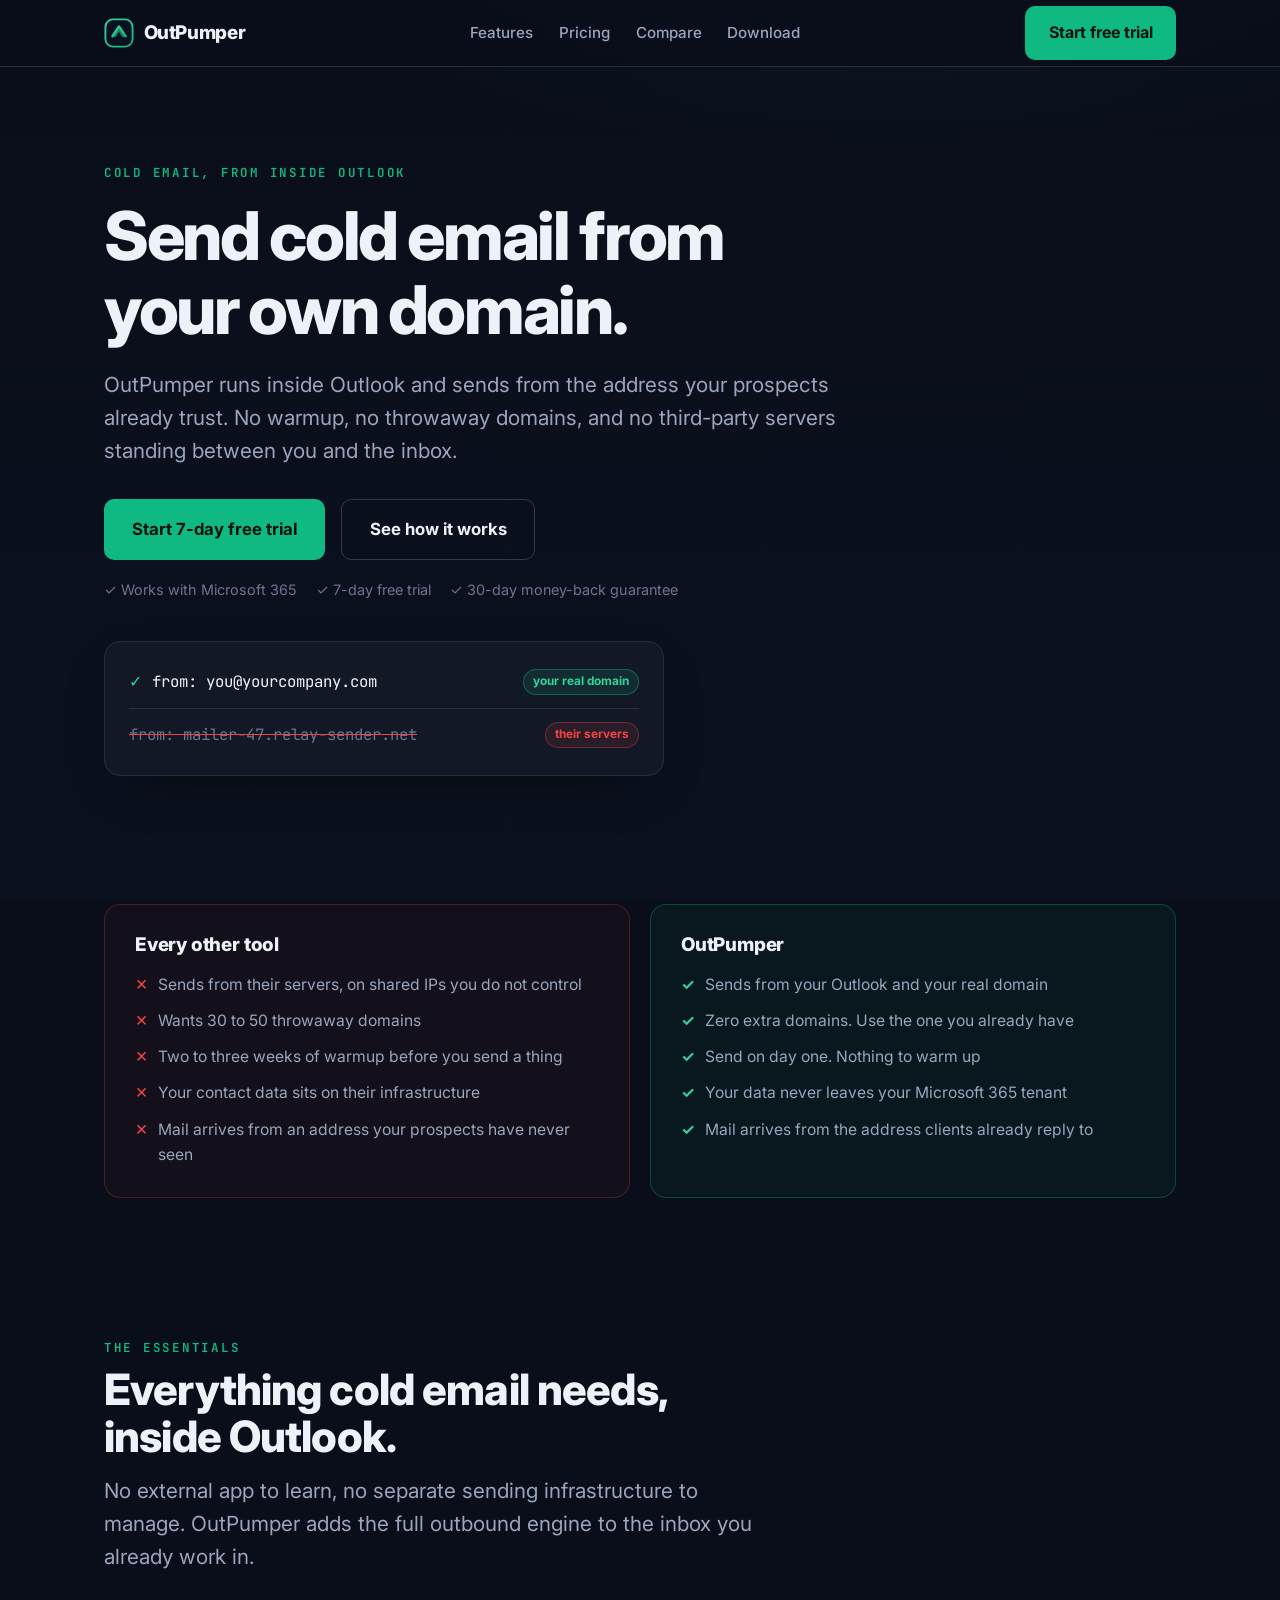
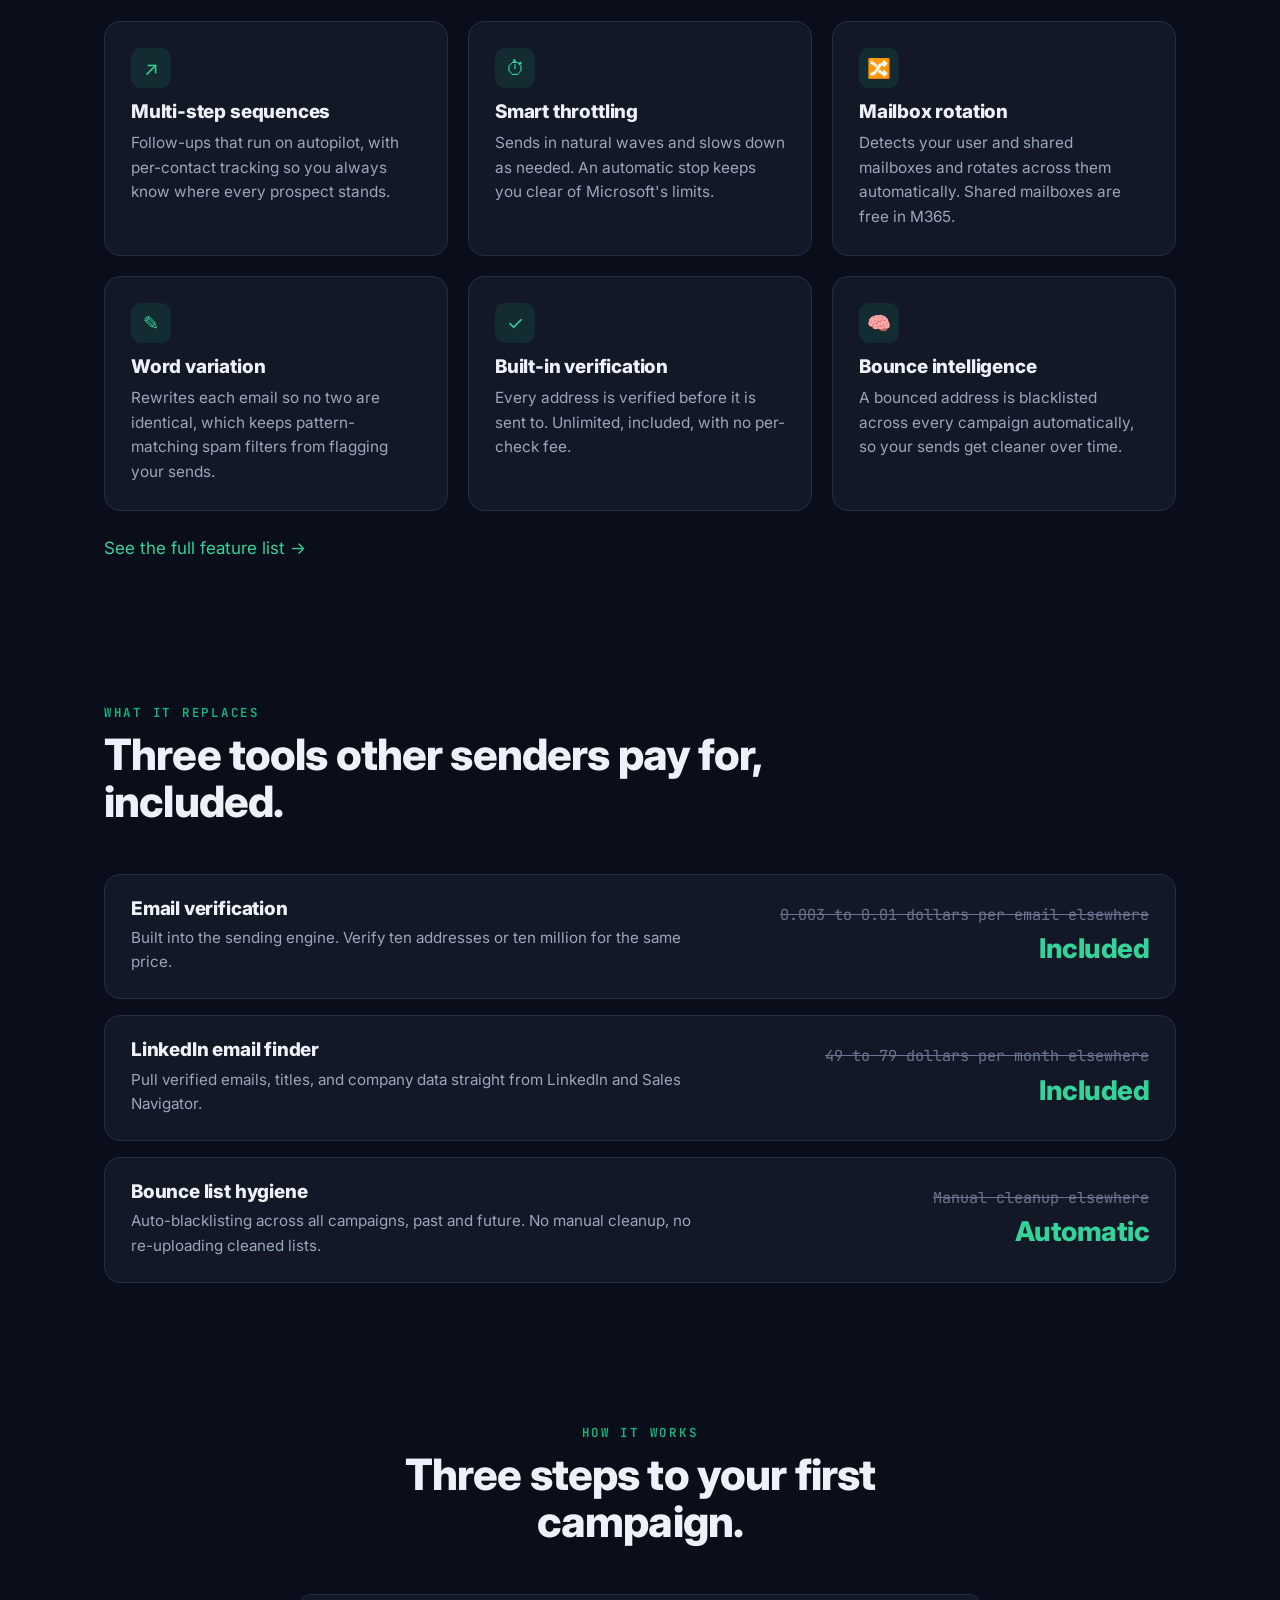
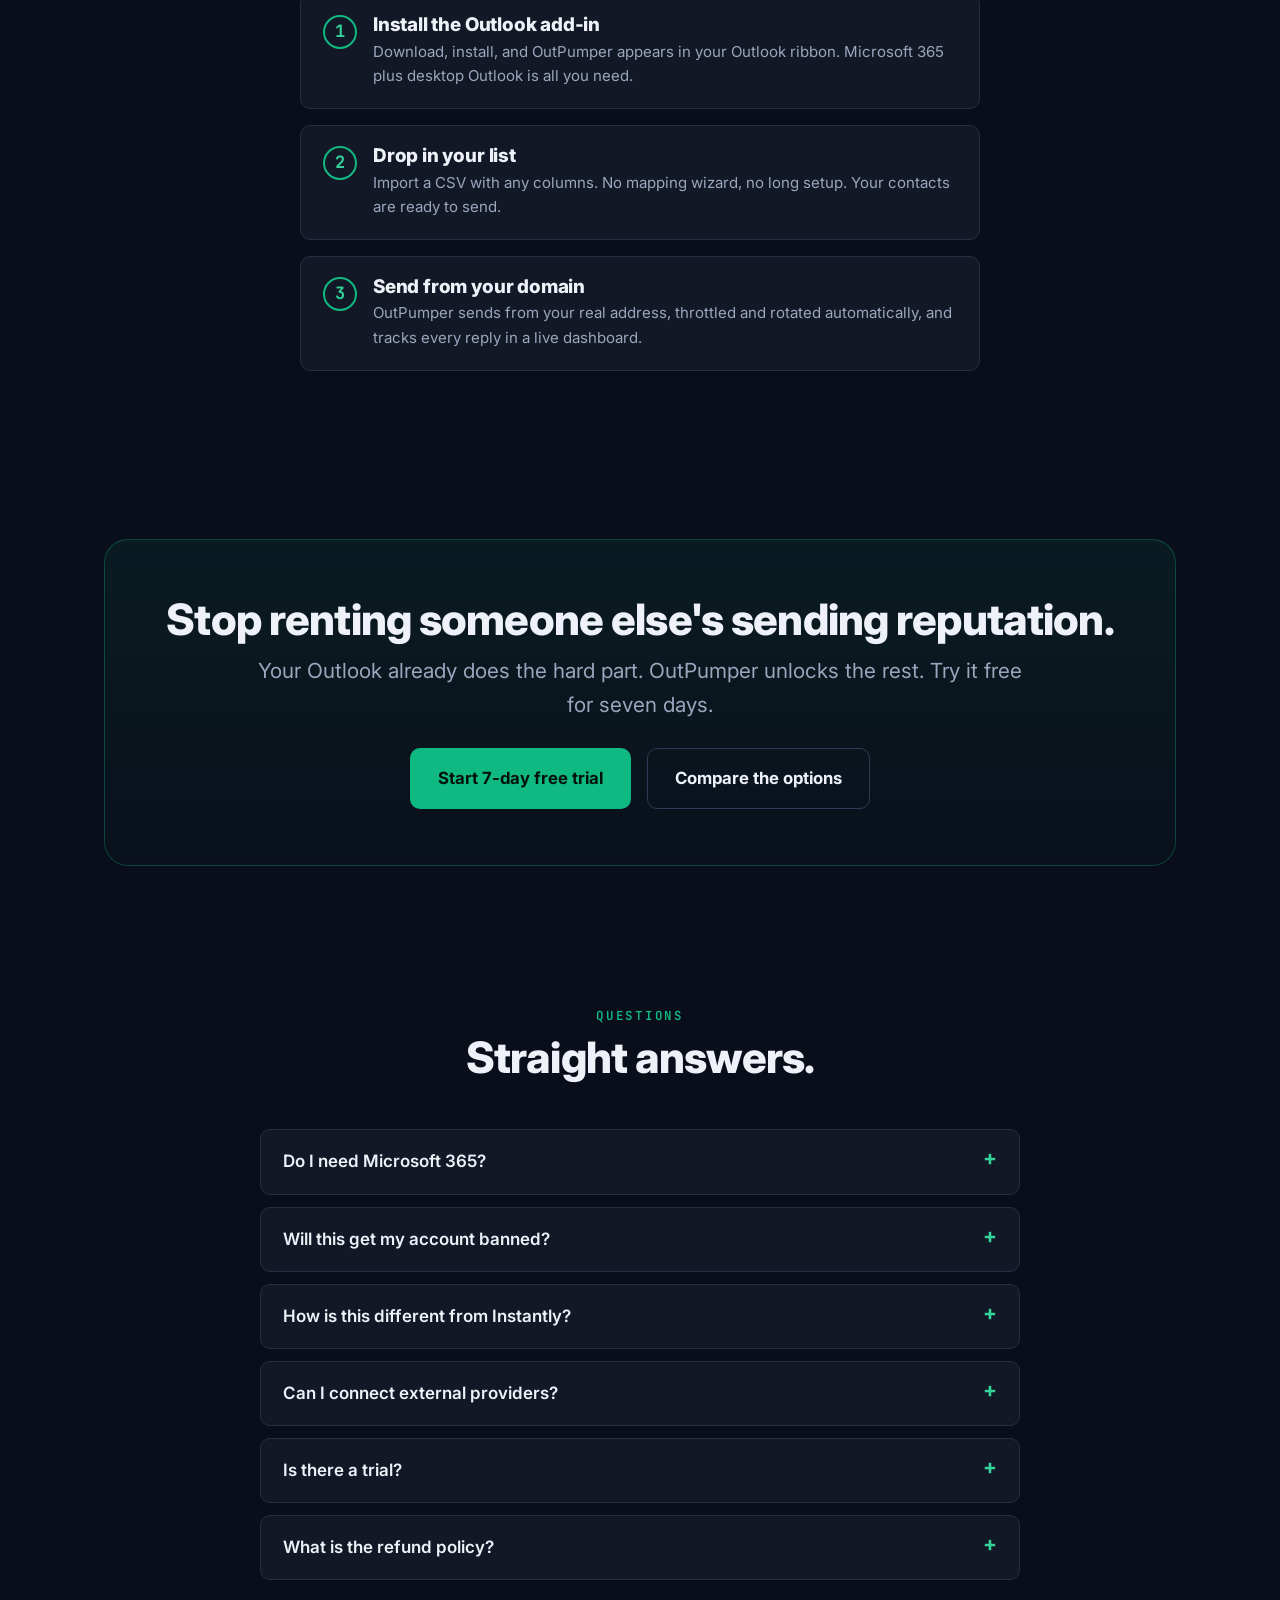
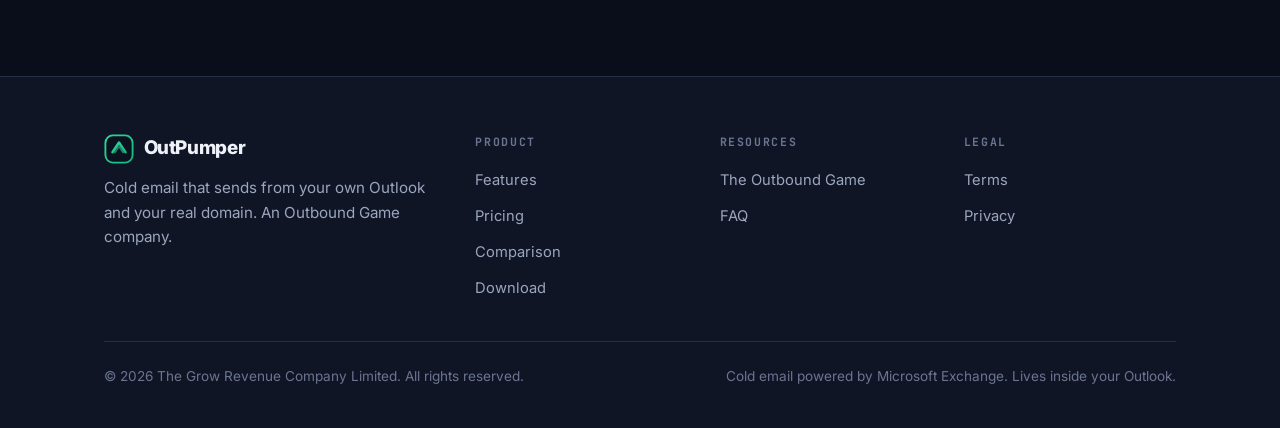
==== index.html @ 7ed36271 "Launch OutPumper marketing site" ====
<!DOCTYPE html>
<html lang="en">
<head>
<meta charset="utf-8">
<meta name="viewport" content="width=device-width, initial-scale=1">
<title>OutPumper — Cold Email From Your Own Outlook</title>
<meta name="description" content="OutPumper sends cold email from your own Outlook and real domain. No warmup, no throwaway domains, no third-party servers. 7-day free trial.">
<link rel="canonical" href="https://outpumper.com/">
<meta property="og:title" content="OutPumper — Cold Email From Your Own Outlook">
<meta property="og:description" content="Send cold email from the address your prospects already trust. No warmup, no extra domains, no third-party servers.">
<meta property="og:type" content="website">
<meta property="og:url" content="https://outpumper.com/">
<meta name="twitter:card" content="summary_large_image">
<link rel="icon" href="/assets/mark.svg" type="image/svg+xml">
<link rel="preconnect" href="https://fonts.googleapis.com">
<link rel="preconnect" href="https://fonts.gstatic.com" crossorigin>
<link href="https://fonts.googleapis.com/css2?family=Inter:wght@400;500;600;700;800&family=JetBrains+Mono:wght@400;600;700&display=swap" rel="stylesheet">
<link rel="stylesheet" href="/assets/styles.css">
<script type="application/ld+json">
{"@context":"https://schema.org","@type":"SoftwareApplication","name":"OutPumper","applicationCategory":"BusinessApplication","operatingSystem":"Windows (Microsoft 365 + Outlook)","description":"OutPumper sends cold email from your own Outlook and real domain, with no warmup, no throwaway domains, and no third-party servers.","offers":[{"@type":"Offer","price":"49","priceCurrency":"USD","name":"Pro monthly"},{"@type":"Offer","price":"497","priceCurrency":"USD","name":"Lifetime"}],"publisher":{"@type":"Organization","name":"The Grow Revenue Company Limited"}}
</script>
<script type="application/ld+json">
{"@context":"https://schema.org","@type":"FAQPage","mainEntity":[
{"@type":"Question","name":"Do I need Microsoft 365 to use OutPumper?","acceptedAnswer":{"@type":"Answer","text":"Yes. OutPumper is an Outlook add-in. If you have desktop Outlook connected to a Microsoft 365 account, you are ready to go. That is the only requirement."}},
{"@type":"Question","name":"Will sending with OutPumper get my account banned?","acceptedAnswer":{"@type":"Answer","text":"OutPumper is built around Microsoft's sending limits. It throttles automatically, sends in natural waves, and stops before you approach a limit, so your account stays in good standing."}},
{"@type":"Question","name":"How is OutPumper different from Instantly or Smartlead?","acceptedAnswer":{"@type":"Answer","text":"Those tools send from their own servers, which means buying throwaway domains and warming them for weeks, and your mail still arrives from an address no one recognizes. OutPumper sends from your real Outlook and your real domain, with no warmup and no extra domains."}},
{"@type":"Question","name":"Is there a free trial?","acceptedAnswer":{"@type":"Answer","text":"Yes. The Pro and Agency plans include a 7-day free trial. We collect a card up front but charge nothing during the trial. Cancel before day seven and you pay nothing."}}
]}
</script>
</head>
<body>

<header class="nav">
  <div class="container nav-inner">
    <a class="brand" href="/"><img class="dot" src="/assets/mark.svg" alt=""> OutPumper</a>
    <nav>
      <ul class="nav-links" id="navlinks">
        <li><a href="/features.html">Features</a></li>
        <li><a href="/pricing.html">Pricing</a></li>
        <li><a href="/comparison.html">Compare</a></li>
        <li><a href="/download.html">Download</a></li>
      </ul>
    </nav>
    <div class="nav-cta">
      <a class="btn btn-primary" href="/pricing.html">Start free trial</a>
      <button class="menu-toggle" aria-label="Menu" onclick="document.getElementById('navlinks').classList.toggle('open')">☰</button>
    </div>
  </div>
</header>

<main>
<section class="hero">
  <div class="container">
    <p class="eyebrow reveal">Cold email, from inside Outlook</p>
    <h1 class="reveal d1">Send cold email from your own domain.</h1>
    <p class="lead reveal d2">OutPumper runs inside Outlook and sends from the address your prospects already trust. No warmup, no throwaway domains, and no third-party servers standing between you and the inbox.</p>
    <div class="hero-cta reveal d3">
      <a class="btn btn-primary btn-lg" href="/pricing.html">Start 7-day free trial</a>
      <a class="btn btn-ghost btn-lg" href="#how">See how it works</a>
    </div>
    <div class="hero-note reveal d3">
      <span>✓ Works with Microsoft 365</span>
      <span>✓ 7-day free trial</span>
      <span>✓ 30-day money-back guarantee</span>
    </div>

    <div class="fromcard reveal d4" aria-label="OutPumper sends from your real address, not a rented relay">
      <div class="row"><span class="ok">✓</span> <span>from: you@yourcompany.com</span><span class="tag good">your real domain</span></div>
      <div class="divider"></div>
      <div class="row"><span class="bad">from: mailer-47.relay-sender.net</span><span class="tag warn">their servers</span></div>
    </div>
  </div>
</section>

<section class="section-tight">
  <div class="container">
    <div class="contrast">
      <div class="panel them">
        <h3>Every other tool</h3>
        <ul>
          <li>Sends from their servers, on shared IPs you do not control</li>
          <li>Wants 30 to 50 throwaway domains</li>
          <li>Two to three weeks of warmup before you send a thing</li>
          <li>Your contact data sits on their infrastructure</li>
          <li>Mail arrives from an address your prospects have never seen</li>
        </ul>
      </div>
      <div class="panel you">
        <h3>OutPumper</h3>
        <ul>
          <li>Sends from your Outlook and your real domain</li>
          <li>Zero extra domains. Use the one you already have</li>
          <li>Send on day one. Nothing to warm up</li>
          <li>Your data never leaves your Microsoft 365 tenant</li>
          <li>Mail arrives from the address clients already reply to</li>
        </ul>
      </div>
    </div>
  </div>
</section>

<section>
  <div class="container">
    <div class="sec-head">
      <p class="eyebrow">The essentials</p>
      <h2>Everything cold email needs, inside Outlook.</h2>
      <p class="lead">No external app to learn, no separate sending infrastructure to manage. OutPumper adds the full outbound engine to the inbox you already work in.</p>
    </div>
    <div class="grid grid-3">
      <div class="card"><div class="ico">↗</div><h3>Multi-step sequences</h3><p>Follow-ups that run on autopilot, with per-contact tracking so you always know where every prospect stands.</p></div>
      <div class="card"><div class="ico">⏱</div><h3>Smart throttling</h3><p>Sends in natural waves and slows down as needed. An automatic stop keeps you clear of Microsoft's limits.</p></div>
      <div class="card"><div class="ico">🔀</div><h3>Mailbox rotation</h3><p>Detects your user and shared mailboxes and rotates across them automatically. Shared mailboxes are free in M365.</p></div>
      <div class="card"><div class="ico">✎</div><h3>Word variation</h3><p>Rewrites each email so no two are identical, which keeps pattern-matching spam filters from flagging your sends.</p></div>
      <div class="card"><div class="ico">✓</div><h3>Built-in verification</h3><p>Every address is verified before it is sent to. Unlimited, included, with no per-check fee.</p></div>
      <div class="card"><div class="ico">🧠</div><h3>Bounce intelligence</h3><p>A bounced address is blacklisted across every campaign automatically, so your sends get cleaner over time.</p></div>
    </div>
    <p style="margin-top:24px"><a href="/features.html">See the full feature list →</a></p>
  </div>
</section>

<section class="section-tight">
  <div class="container">
    <div class="sec-head">
      <p class="eyebrow">What it replaces</p>
      <h2>Three tools other senders pay for, included.</h2>
    </div>
    <div class="killer">
      <div class="killer-row">
        <div><h3>Email verification</h3><p>Built into the sending engine. Verify ten addresses or ten million for the same price.</p></div>
        <div class="price-tag"><div class="them">0.003 to 0.01 dollars per email elsewhere</div><div class="ours">Included</div></div>
      </div>
      <div class="killer-row">
        <div><h3>LinkedIn email finder</h3><p>Pull verified emails, titles, and company data straight from LinkedIn and Sales Navigator.</p></div>
        <div class="price-tag"><div class="them">49 to 79 dollars per month elsewhere</div><div class="ours">Included</div></div>
      </div>
      <div class="killer-row">
        <div><h3>Bounce list hygiene</h3><p>Auto-blacklisting across all campaigns, past and future. No manual cleanup, no re-uploading cleaned lists.</p></div>
        <div class="price-tag"><div class="them">Manual cleanup elsewhere</div><div class="ours">Automatic</div></div>
      </div>
    </div>
  </div>
</section>

<section id="how">
  <div class="container">
    <div class="sec-head center">
      <p class="eyebrow">How it works</p>
      <h2>Three steps to your first campaign.</h2>
    </div>
    <div class="steps">
      <div class="step"><div class="n"></div><div><h3>Install the Outlook add-in</h3><p>Download, install, and OutPumper appears in your Outlook ribbon. Microsoft 365 plus desktop Outlook is all you need.</p></div></div>
      <div class="step"><div class="n"></div><div><h3>Drop in your list</h3><p>Import a CSV with any columns. No mapping wizard, no long setup. Your contacts are ready to send.</p></div></div>
      <div class="step"><div class="n"></div><div><h3>Send from your domain</h3><p>OutPumper sends from your real address, throttled and rotated automatically, and tracks every reply in a live dashboard.</p></div></div>
    </div>
  </div>
</section>

<section>
  <div class="container">
    <div class="cta-band">
      <h2>Stop renting someone else's sending reputation.</h2>
      <p class="lead">Your Outlook already does the hard part. OutPumper unlocks the rest. Try it free for seven days.</p>
      <div class="hero-cta" style="justify-content:center">
        <a class="btn btn-primary btn-lg" href="/pricing.html">Start 7-day free trial</a>
        <a class="btn btn-ghost btn-lg" href="/comparison.html">Compare the options</a>
      </div>
    </div>
  </div>
</section>

<section class="section-tight">
  <div class="container">
    <div class="sec-head center"><p class="eyebrow">Questions</p><h2>Straight answers.</h2></div>
    <div class="faq">
      <details class="qa"><summary>Do I need Microsoft 365?</summary><p>Yes. OutPumper is an Outlook add-in. If you have desktop Outlook connected to a Microsoft 365 account, you are ready to go. That is the only requirement.</p></details>
      <details class="qa"><summary>Will this get my account banned?</summary><p>OutPumper is built around Microsoft's sending limits. It throttles automatically, sends in natural waves, and stops before you approach a limit, so your account stays in good standing.</p></details>
      <details class="qa"><summary>How is this different from Instantly?</summary><p>Instantly sends from its own servers, which means buying 30 to 50 throwaway domains, warming them for weeks, and still sending from an address your prospects have never seen. OutPumper sends from your own Outlook and your real domain, with no warmup and no extra domains.</p></details>
      <details class="qa"><summary>Can I connect external providers?</summary><p>Yes. Connect Google Workspace, SendGrid, Mailgun, Amazon SES, or any standard SMTP server, and manage all of it from one dashboard inside Outlook.</p></details>
      <details class="qa"><summary>Is there a trial?</summary><p>The Pro and Agency plans include a 7-day free trial. We collect a card up front but charge nothing during the trial. Cancel before day seven and you pay nothing. The Lifetime plan is a one-time purchase and does not include a trial.</p></details>
      <details class="qa"><summary>What is the refund policy?</summary><p>Thirty days, no questions asked. If OutPumper is not right for you, you get every cent back.</p></details>
    </div>
  </div>
</section>
</main>

<footer class="site">
  <div class="container">
    <div class="foot-grid">
      <div class="foot-brand">
        <a class="brand" href="/"><img class="dot" src="/assets/mark.svg" alt=""> OutPumper</a>
        <p class="lead">Cold email that sends from your own Outlook and your real domain. An Outbound Game company.</p>
      </div>
      <div class="foot-col"><h4>Product</h4><ul>
        <li><a href="/features.html">Features</a></li>
        <li><a href="/pricing.html">Pricing</a></li>
        <li><a href="/comparison.html">Comparison</a></li>
        <li><a href="/download.html">Download</a></li>
      </ul></div>
      <div class="foot-col"><h4>Resources</h4><ul>
        <li><a href="https://theoutboundgame.com">The Outbound Game</a></li>
        <li><a href="/pricing.html#faq">FAQ</a></li>
      </ul></div>
      <div class="foot-col"><h4>Legal</h4><ul>
        <li><a href="/terms.html">Terms</a></li>
        <li><a href="/privacy.html">Privacy</a></li>
      </ul></div>
    </div>
    <div class="foot-bottom">
      <span>© 2026 The Grow Revenue Company Limited. All rights reserved.</span>
      <span>Cold email powered by Microsoft Exchange. Lives inside your Outlook.</span>
    </div>
  </div>
</footer>

<script>
  // reveal on scroll for elements below the fold
  if (!matchMedia('(prefers-reduced-motion: reduce)').matches) {
    const io = new IntersectionObserver((es)=>{es.forEach(e=>{if(e.isIntersecting){e.target.style.animation='rise .7s cubic-bezier(.2,.7,.3,1) forwards';io.unobserve(e.target);}})},{threshold:.12});
    document.querySelectorAll('section .card, .killer-row, .step, .panel').forEach((el,i)=>{el.style.opacity='0';el.style.transform='translateY(16px)';io.observe(el);});
  }
</script>
</body>
</html>
---- assets/styles.css ----
/* ===========================================================
   OutPumper - design system
   Family-cohesive with The Outbound Game (dark navy, Inter,
   JetBrains Mono) with an emerald signature accent.
   =========================================================== */

:root {
  --bg0:#0a0e1a; --bg1:#0f1525; --card:#131826; --card2:#1b2230;
  --border:#252f44; --border2:#2f3b54;
  --emerald:#10b981; --emerald-bright:#34d399; --emerald-dim:#0c8f66;
  --blue:#3b82f6; --amber:#f59e0b; --danger:#ef4444;
  --t1:#eef2f8; --t2:#9aa6bd; --t3:#6b7591;
  --sans:'Inter',system-ui,-apple-system,sans-serif;
  --mono:'JetBrains Mono',ui-monospace,monospace;
  --maxw:1120px;
  --r:16px; --rs:10px;
}

* { box-sizing:border-box; margin:0; padding:0; }
html { scroll-behavior:smooth; -webkit-text-size-adjust:100%; }
body {
  font-family:var(--sans); background:var(--bg0); color:var(--t1);
  line-height:1.6; font-size:17px;
  background-image:radial-gradient(1200px 600px at 70% -200px, rgba(16,185,129,.10), transparent 60%),
                   linear-gradient(180deg,#0a0e1a,#0c1120);
  background-attachment:fixed;
}
img { max-width:100%; display:block; }
a { color:var(--emerald-bright); text-decoration:none; }
a:hover { color:var(--emerald); }
.container { max-width:var(--maxw); margin:0 auto; padding:0 24px; }

/* ---------- type ---------- */
h1,h2,h3 { line-height:1.1; letter-spacing:-.02em; font-weight:800; }
h1 { font-size:clamp(2.4rem,6vw,4.2rem); letter-spacing:-.035em; }
h2 { font-size:clamp(1.8rem,3.4vw,2.7rem); }
h3 { font-size:1.18rem; letter-spacing:-.01em; }
.eyebrow {
  font-family:var(--mono); font-size:.78rem; font-weight:600;
  letter-spacing:.22em; text-transform:uppercase; color:var(--emerald);
}
.lead { font-size:clamp(1.05rem,1.7vw,1.3rem); color:var(--t2); max-width:60ch; }
.muted { color:var(--t2); }
.small { font-size:.86rem; color:var(--t3); }
.mono { font-family:var(--mono); }

/* ---------- buttons ---------- */
.btn {
  display:inline-flex; align-items:center; gap:.5rem; font-family:var(--sans);
  font-weight:700; font-size:1rem; border-radius:var(--rs); padding:.85rem 1.4rem;
  cursor:pointer; border:1px solid transparent; transition:transform .15s ease, background .15s ease, border-color .15s ease;
  white-space:nowrap;
}
.btn-primary { background:var(--emerald); color:#04130d; }
.btn-primary:hover { background:var(--emerald-bright); color:#04130d; transform:translateY(-2px); }
.btn-ghost { background:transparent; color:var(--t1); border-color:var(--border2); }
.btn-ghost:hover { border-color:var(--emerald); color:var(--emerald-bright); transform:translateY(-2px); }
.btn-lg { padding:1rem 1.7rem; font-size:1.05rem; }

/* ---------- nav ---------- */
header.nav { position:sticky; top:0; z-index:50; background:rgba(10,14,26,.78);
  backdrop-filter:blur(12px); border-bottom:1px solid var(--border); }
.nav-inner { display:flex; align-items:center; justify-content:space-between; height:66px; }
.brand { display:flex; align-items:center; gap:.6rem; font-weight:800; font-size:1.18rem; letter-spacing:-.02em; color:var(--t1); }
.brand:hover { color:var(--t1); }
.brand .dot { width:30px; height:30px; }
.nav-links { display:flex; align-items:center; gap:1.6rem; list-style:none; }
.nav-links a { color:var(--t2); font-size:.95rem; font-weight:500; }
.nav-links a:hover, .nav-links a.active { color:var(--t1); }
.nav-cta { display:flex; align-items:center; gap:1rem; }
.menu-toggle { display:none; background:none; border:0; color:var(--t1); cursor:pointer; }

/* ---------- sections ---------- */
section { padding:84px 0; }
.section-tight { padding:56px 0; }
.center { text-align:center; }
.center .lead { margin-left:auto; margin-right:auto; }
.sec-head { max-width:42rem; margin-bottom:48px; }
.sec-head.center { margin-left:auto; margin-right:auto; }
.sec-head h2 { margin:.5rem 0 .8rem; }

/* ---------- hero ---------- */
.hero { padding:96px 0 72px; }
.hero h1 { margin:1rem 0 1.3rem; max-width:16ch; }
.hero .lead { margin-bottom:2rem; }
.hero-cta { display:flex; gap:1rem; flex-wrap:wrap; align-items:center; }
.hero-note { margin-top:1.1rem; font-size:.9rem; color:var(--t3); display:flex; gap:1.2rem; flex-wrap:wrap; }
.hero-note span { display:inline-flex; align-items:center; gap:.4rem; }

/* ---------- signature: the From line ---------- */
.fromcard {
  margin-top:40px; background:var(--card); border:1px solid var(--border);
  border-radius:var(--r); padding:22px 24px; max-width:560px;
  box-shadow:0 20px 60px -30px rgba(0,0,0,.8);
}
.fromcard .row { display:flex; align-items:center; gap:.6rem; font-family:var(--mono); font-size:.98rem; padding:.32rem 0; }
.fromcard .ok { color:var(--emerald-bright); }
.fromcard .bad { color:var(--t3); text-decoration:line-through; text-decoration-color:var(--danger); }
.fromcard .tag { margin-left:auto; font-family:var(--sans); font-size:.74rem; font-weight:700; padding:.15rem .55rem; border-radius:99px; }
.fromcard .tag.good { color:var(--emerald-bright); background:rgba(16,185,129,.13); border:1px solid rgba(16,185,129,.4); }
.fromcard .tag.warn { color:var(--danger); background:rgba(239,68,68,.10); border:1px solid rgba(239,68,68,.35); }
.fromcard .divider { height:1px; background:var(--border); margin:.5rem 0; }

/* ---------- cards / grids ---------- */
.grid { display:grid; gap:20px; }
.grid-2 { grid-template-columns:repeat(2,1fr); }
.grid-3 { grid-template-columns:repeat(3,1fr); }
.card {
  background:var(--card); border:1px solid var(--border); border-radius:var(--r);
  padding:26px; transition:transform .15s ease, border-color .15s ease;
}
.card:hover { transform:translateY(-3px); border-color:var(--border2); }
.card .ico { width:40px; height:40px; border-radius:10px; display:grid; place-items:center;
  background:rgba(16,185,129,.12); color:var(--emerald-bright); margin-bottom:14px; font-size:1.2rem; }
.card h3 { margin-bottom:.5rem; }
.card p { color:var(--t2); font-size:.96rem; }

/* contrast (their servers vs your outlook) */
.contrast { display:grid; grid-template-columns:1fr 1fr; gap:20px; }
.panel { border-radius:var(--r); padding:30px; border:1px solid var(--border); }
.panel.them { background:rgba(239,68,68,.045); border-color:rgba(239,68,68,.25); }
.panel.you  { background:rgba(16,185,129,.05); border-color:rgba(16,185,129,.3); }
.panel h3 { margin-bottom:1rem; }
.panel ul { list-style:none; display:flex; flex-direction:column; gap:.7rem; }
.panel li { display:flex; gap:.6rem; align-items:flex-start; color:var(--t2); font-size:.98rem; }
.panel.them li::before { content:"\2715"; color:var(--danger); font-weight:700; }
.panel.you li::before  { content:"\2713"; color:var(--emerald-bright); font-weight:700; }

/* cost-killer rows */
.killer { display:flex; flex-direction:column; gap:16px; }
.killer-row { display:grid; grid-template-columns:1.3fr 1fr; gap:20px; align-items:center;
  background:var(--card); border:1px solid var(--border); border-radius:var(--r); padding:24px 26px; }
.killer-row h3 { margin-bottom:.4rem; }
.killer-row p { color:var(--t2); font-size:.95rem; }
.price-tag { text-align:right; }
.price-tag .them { color:var(--t3); text-decoration:line-through; font-family:var(--mono); font-size:.95rem; }
.price-tag .ours { color:var(--emerald-bright); font-weight:800; font-size:1.7rem; letter-spacing:-.02em; }

/* ---------- pricing ---------- */
.plans { display:grid; grid-template-columns:repeat(3,1fr); gap:22px; align-items:start; }
.plan { background:var(--card); border:1px solid var(--border); border-radius:var(--r); padding:30px; position:relative; }
.plan.featured { border-color:var(--emerald); box-shadow:0 0 0 1px var(--emerald), 0 30px 70px -40px rgba(16,185,129,.5); }
.plan .badge { position:absolute; top:-12px; left:50%; transform:translateX(-50%);
  font-family:var(--mono); font-size:.68rem; letter-spacing:.14em; text-transform:uppercase;
  background:var(--emerald); color:#04130d; font-weight:700; padding:.3rem .7rem; border-radius:99px; }
.plan .pname { font-family:var(--mono); font-size:.8rem; letter-spacing:.14em; text-transform:uppercase; color:var(--t2); }
.plan .price { font-size:2.8rem; font-weight:800; letter-spacing:-.03em; margin:.4rem 0 .1rem; }
.plan .price small { font-size:1rem; font-weight:500; color:var(--t3); }
.plan .sub { color:var(--t2); font-size:.92rem; min-height:2.4em; }
.plan ul { list-style:none; margin:18px 0 22px; display:flex; flex-direction:column; gap:.6rem; }
.plan li { display:flex; gap:.55rem; align-items:flex-start; font-size:.93rem; color:var(--t2); }
.plan li::before { content:"\2713"; color:var(--emerald-bright); font-weight:700; flex:none; }
.plan .btn { width:100%; justify-content:center; }
.plan .finehint { margin-top:12px; font-size:.78rem; color:var(--t3); text-align:center; }
.guarantee { margin-top:34px; display:flex; gap:.8rem; align-items:center; justify-content:center;
  color:var(--t2); font-size:.95rem; }
.guarantee b { color:var(--t1); }

/* ---------- comparison table ---------- */
.tablewrap { overflow-x:auto; border:1px solid var(--border); border-radius:var(--r); }
table.cmp { width:100%; border-collapse:collapse; min-width:720px; font-size:.92rem; }
table.cmp th, table.cmp td { padding:14px 16px; text-align:left; border-bottom:1px solid var(--border); }
table.cmp thead th { background:var(--bg1); font-family:var(--mono); font-size:.78rem; letter-spacing:.06em; text-transform:uppercase; color:var(--t2); }
table.cmp thead th:first-child { color:var(--t1); }
table.cmp .us { color:var(--emerald-bright); font-weight:700; background:rgba(16,185,129,.06); }
table.cmp td.yes { color:var(--emerald-bright); }
table.cmp td.no { color:var(--t3); }
table.cmp tr:last-child td { border-bottom:0; }
table.cmp tbody tr:hover td { background:rgba(255,255,255,.02); }
table.cmp tbody tr:hover td.us { background:rgba(16,185,129,.1); }

/* ---------- faq ---------- */
.faq { display:flex; flex-direction:column; gap:12px; max-width:760px; margin:0 auto; }
details.qa { background:var(--card); border:1px solid var(--border); border-radius:var(--rs); padding:0 22px; }
details.qa summary { list-style:none; cursor:pointer; padding:18px 0; font-weight:600; display:flex; justify-content:space-between; gap:1rem; }
details.qa summary::-webkit-details-marker { display:none; }
details.qa summary::after { content:"+"; color:var(--emerald-bright); font-weight:700; font-size:1.3rem; line-height:1; }
details.qa[open] summary::after { content:"\2212"; }
details.qa p { color:var(--t2); padding:0 0 18px; font-size:.96rem; }

/* ---------- cta band ---------- */
.cta-band { background:linear-gradient(180deg, rgba(16,185,129,.08), rgba(16,185,129,.02));
  border:1px solid rgba(16,185,129,.3); border-radius:24px; padding:56px 40px; text-align:center; }
.cta-band h2 { margin-bottom:.7rem; }
.cta-band .lead { margin:0 auto 1.7rem; }

/* ---------- download ---------- */
.dl-card { background:var(--card); border:1px solid var(--border); border-radius:var(--r); padding:40px; text-align:center; max-width:640px; margin:0 auto; }
.dl-card .req { font-family:var(--mono); font-size:.85rem; color:var(--t2); margin-top:1rem; }
.steps { counter-reset:step; display:flex; flex-direction:column; gap:16px; max-width:680px; margin:40px auto 0; }
.step { display:flex; gap:16px; align-items:flex-start; background:var(--card); border:1px solid var(--border); border-radius:var(--rs); padding:20px 22px; }
.step .n { counter-increment:step; flex:none; width:34px; height:34px; border-radius:50%;
  border:2px solid var(--emerald); color:var(--emerald-bright); display:grid; place-items:center; font-family:var(--mono); font-weight:700; }
.step .n::before { content:counter(step); }
.step h3 { margin-bottom:.25rem; }
.step p { color:var(--t2); font-size:.94rem; }

/* ---------- footer ---------- */
footer.site { border-top:1px solid var(--border); padding:56px 0 40px; margin-top:40px; background:var(--bg1); }
.foot-grid { display:grid; grid-template-columns:1.6fr 1fr 1fr 1fr; gap:32px; }
.foot-brand .lead { font-size:.95rem; margin-top:.8rem; }
.foot-col h4 { font-family:var(--mono); font-size:.72rem; letter-spacing:.14em; text-transform:uppercase; color:var(--t3); margin-bottom:14px; }
.foot-col ul { list-style:none; display:flex; flex-direction:column; gap:.55rem; }
.foot-col a { color:var(--t2); font-size:.92rem; }
.foot-col a:hover { color:var(--t1); }
.foot-bottom { margin-top:40px; padding-top:24px; border-top:1px solid var(--border); display:flex; justify-content:space-between; gap:1rem; flex-wrap:wrap; color:var(--t3); font-size:.85rem; }
.foot-bottom a { color:var(--t3); }

/* ---------- reveal animation ---------- */
.reveal { opacity:0; transform:translateY(16px); animation:rise .7s cubic-bezier(.2,.7,.3,1) forwards; }
.reveal.d1 { animation-delay:.08s; } .reveal.d2 { animation-delay:.16s; }
.reveal.d3 { animation-delay:.24s; } .reveal.d4 { animation-delay:.32s; }
@keyframes rise { to { opacity:1; transform:none; } }

/* ---------- focus ---------- */
:focus-visible { outline:2px solid var(--emerald-bright); outline-offset:3px; border-radius:4px; }

/* ---------- responsive ---------- */
@media (max-width:860px){
  .nav-links { display:none; }
  .menu-toggle { display:block; }
  .nav-links.open { display:flex; position:absolute; top:66px; left:0; right:0; flex-direction:column;
    background:var(--bg1); border-bottom:1px solid var(--border); padding:18px 24px; gap:1rem; }
  .grid-3,.grid-2,.plans,.contrast { grid-template-columns:1fr; }
  .killer-row { grid-template-columns:1fr; gap:12px; }
  .price-tag { text-align:left; }
  .foot-grid { grid-template-columns:1fr 1fr; }
  section { padding:60px 0; }
}
@media (max-width:520px){
  .foot-grid { grid-template-columns:1fr; }
  .hero-cta .btn { width:100%; justify-content:center; }
}
@media (prefers-reduced-motion:reduce){
  .reveal { animation:none; opacity:1; transform:none; }
  html { scroll-behavior:auto; }
  .card:hover,.btn:hover { transform:none; }
}
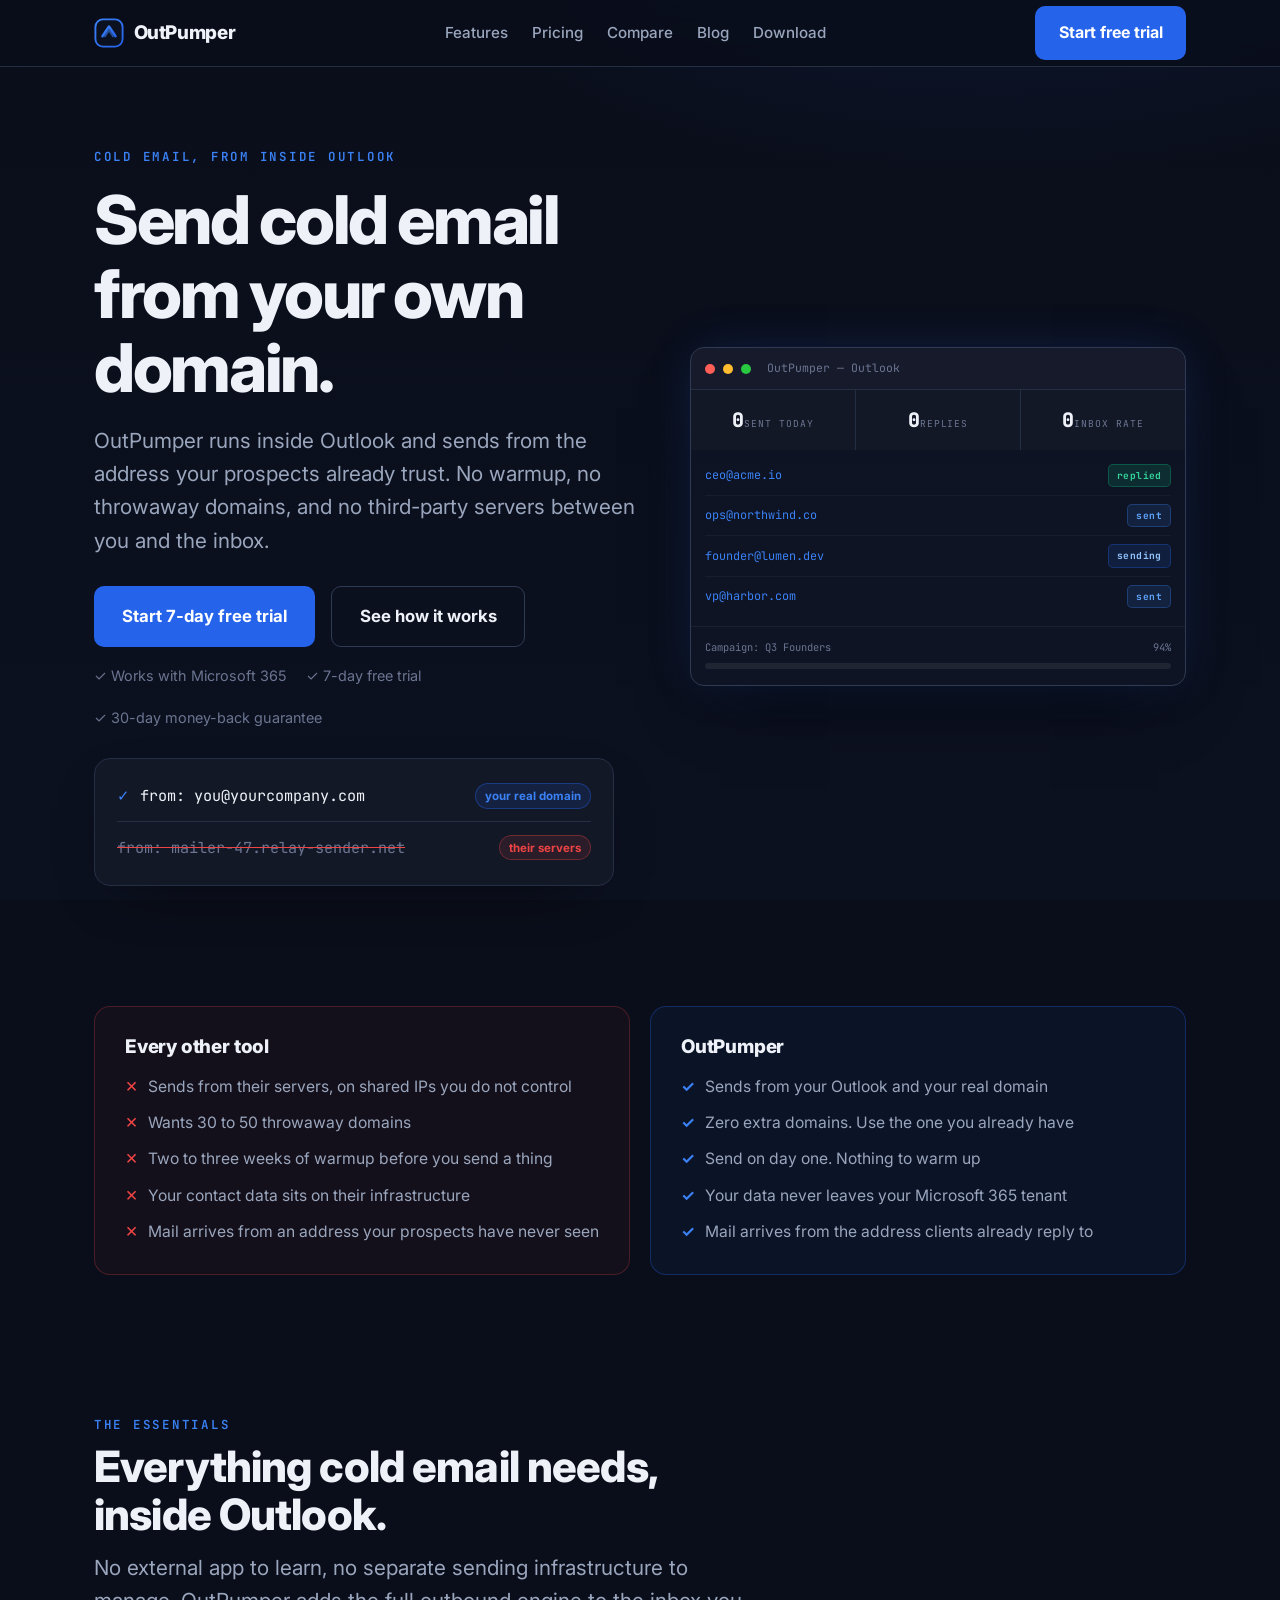
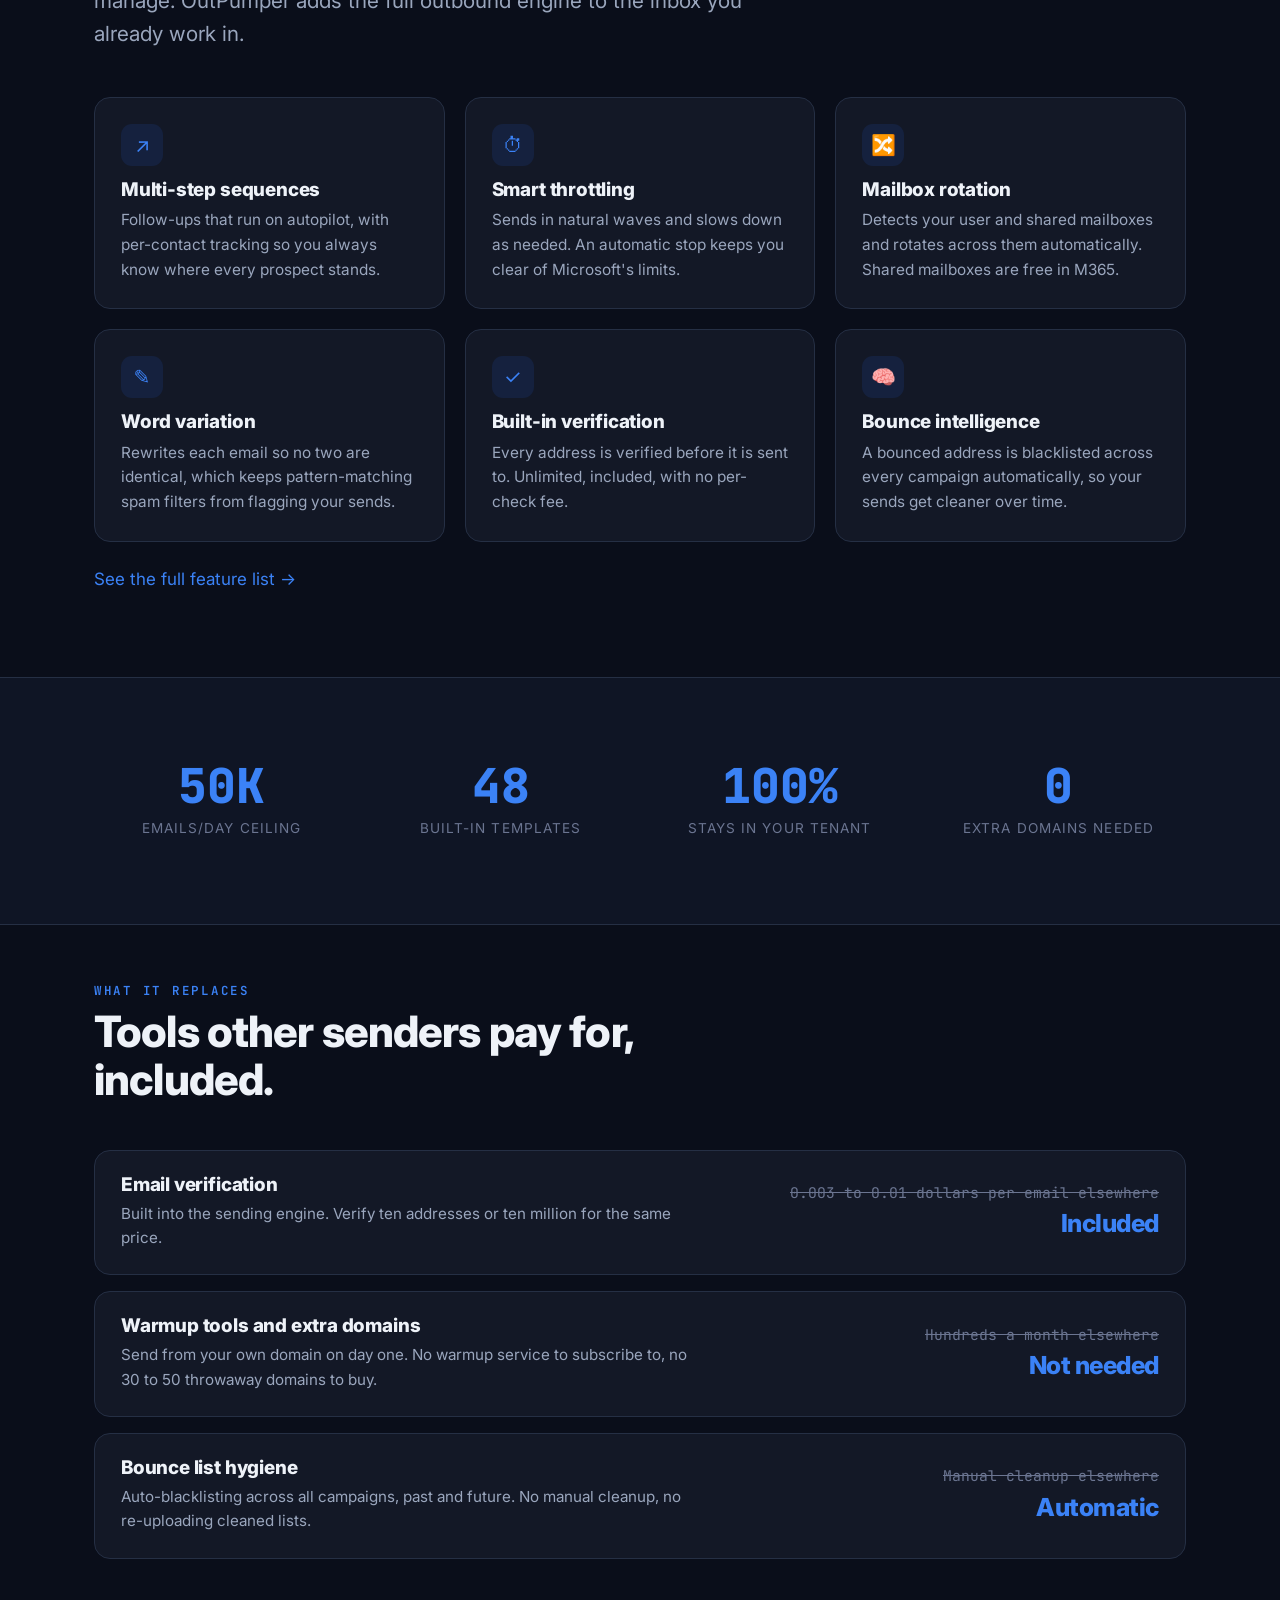
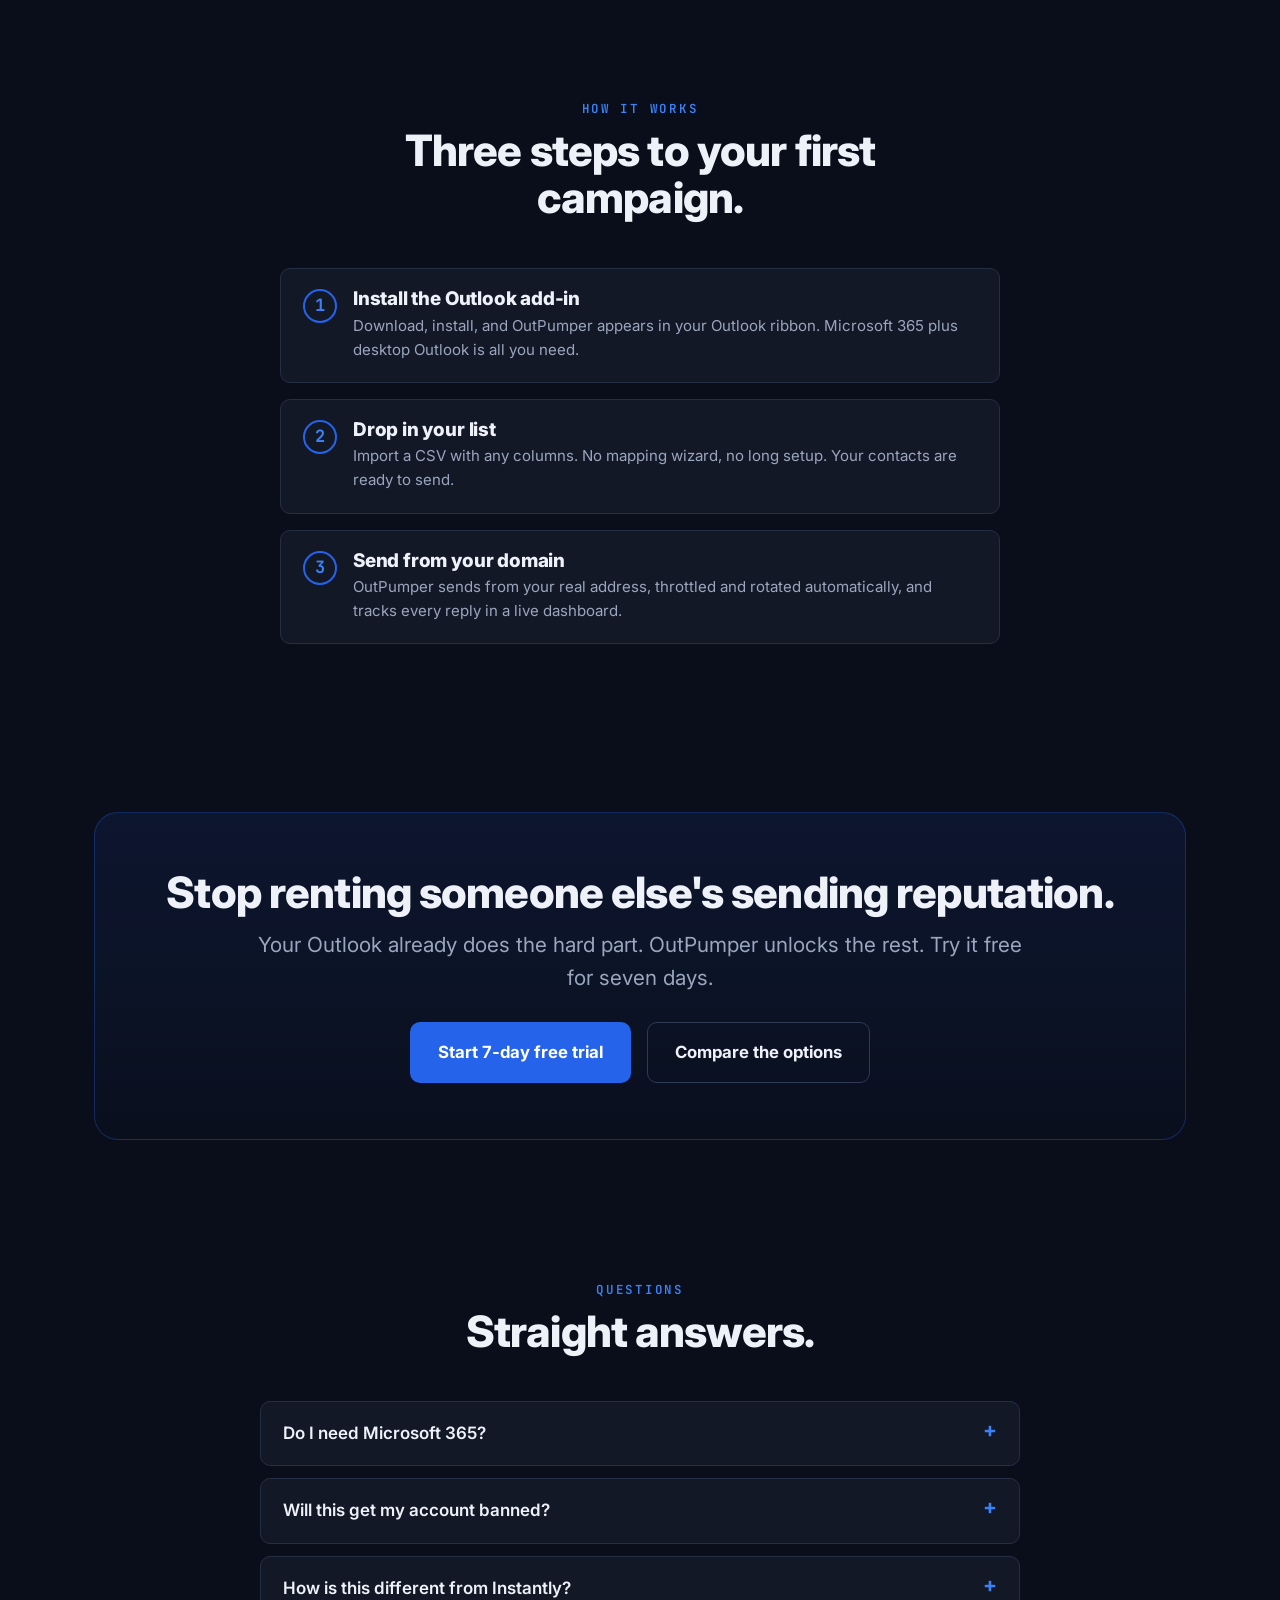
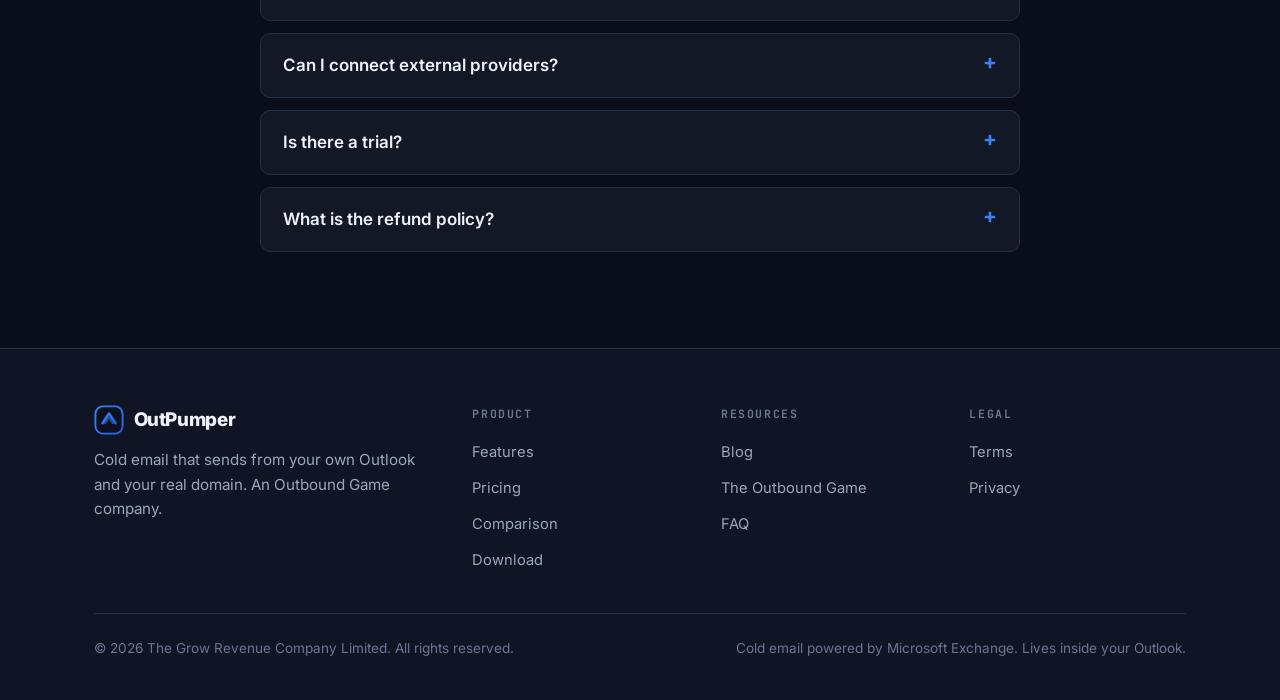
==== commit f0bc8b35: "Rebuild OutPumper site: blue theme, blog nav, no LinkedIn finder, animated UI" ====
--- a/index.html
+++ b/index.html
@@ -3,6 +3,7 @@
 <head>
 <meta charset="utf-8">
 <meta name="viewport" content="width=device-width, initial-scale=1">
+<meta name="theme-color" content="#0a0e1a">
 <title>OutPumper — Cold Email From Your Own Outlook</title>
 <meta name="description" content="OutPumper sends cold email from your own Outlook and real domain. No warmup, no throwaway domains, no third-party servers. 7-day free trial.">
 <link rel="canonical" href="https://outpumper.com/">
@@ -15,16 +16,16 @@
 <link rel="preconnect" href="https://fonts.googleapis.com">
 <link rel="preconnect" href="https://fonts.gstatic.com" crossorigin>
 <link href="https://fonts.googleapis.com/css2?family=Inter:wght@400;500;600;700;800&family=JetBrains+Mono:wght@400;600;700&display=swap" rel="stylesheet">
-<link rel="stylesheet" href="/assets/styles.css">
+<link rel="stylesheet" href="/assets/app.css">
 <script type="application/ld+json">
 {"@context":"https://schema.org","@type":"SoftwareApplication","name":"OutPumper","applicationCategory":"BusinessApplication","operatingSystem":"Windows (Microsoft 365 + Outlook)","description":"OutPumper sends cold email from your own Outlook and real domain, with no warmup, no throwaway domains, and no third-party servers.","offers":[{"@type":"Offer","price":"49","priceCurrency":"USD","name":"Pro monthly"},{"@type":"Offer","price":"497","priceCurrency":"USD","name":"Lifetime"}],"publisher":{"@type":"Organization","name":"The Grow Revenue Company Limited"}}
 </script>
 <script type="application/ld+json">
 {"@context":"https://schema.org","@type":"FAQPage","mainEntity":[
-{"@type":"Question","name":"Do I need Microsoft 365 to use OutPumper?","acceptedAnswer":{"@type":"Answer","text":"Yes. OutPumper is an Outlook add-in. If you have desktop Outlook connected to a Microsoft 365 account, you are ready to go. That is the only requirement."}},
-{"@type":"Question","name":"Will sending with OutPumper get my account banned?","acceptedAnswer":{"@type":"Answer","text":"OutPumper is built around Microsoft's sending limits. It throttles automatically, sends in natural waves, and stops before you approach a limit, so your account stays in good standing."}},
-{"@type":"Question","name":"How is OutPumper different from Instantly or Smartlead?","acceptedAnswer":{"@type":"Answer","text":"Those tools send from their own servers, which means buying throwaway domains and warming them for weeks, and your mail still arrives from an address no one recognizes. OutPumper sends from your real Outlook and your real domain, with no warmup and no extra domains."}},
-{"@type":"Question","name":"Is there a free trial?","acceptedAnswer":{"@type":"Answer","text":"Yes. The Pro and Agency plans include a 7-day free trial. We collect a card up front but charge nothing during the trial. Cancel before day seven and you pay nothing."}}
+{"@type":"Question","name":"Do I need Microsoft 365 to use OutPumper?","acceptedAnswer":{"@type":"Answer","text":"Yes. OutPumper is an Outlook add-in. If you have desktop Outlook connected to a Microsoft 365 account, you are ready to go."}},
+{"@type":"Question","name":"Will sending with OutPumper get my account banned?","acceptedAnswer":{"@type":"Answer","text":"OutPumper is built around Microsoft's sending limits. It throttles automatically, sends in natural waves, and stops before you approach a limit."}},
+{"@type":"Question","name":"How is OutPumper different from Instantly or Smartlead?","acceptedAnswer":{"@type":"Answer","text":"Those tools send from their own servers, which means buying throwaway domains and warming them for weeks. OutPumper sends from your real Outlook and real domain, with no warmup."}},
+{"@type":"Question","name":"Is there a free trial?","acceptedAnswer":{"@type":"Answer","text":"Yes. The Pro and Agency plans include a 7-day free trial. We collect a card up front but charge nothing during the trial."}}
 ]}
 </script>
 </head>
@@ -38,6 +39,7 @@
         <li><a href="/features.html">Features</a></li>
         <li><a href="/pricing.html">Pricing</a></li>
         <li><a href="/comparison.html">Compare</a></li>
+        <li><a href="https://theoutboundgame.com">Blog</a></li>
         <li><a href="/download.html">Download</a></li>
       </ul>
     </nav>
@@ -51,23 +53,47 @@
 <main>
 <section class="hero">
   <div class="container">
-    <p class="eyebrow reveal">Cold email, from inside Outlook</p>
-    <h1 class="reveal d1">Send cold email from your own domain.</h1>
-    <p class="lead reveal d2">OutPumper runs inside Outlook and sends from the address your prospects already trust. No warmup, no throwaway domains, and no third-party servers standing between you and the inbox.</p>
-    <div class="hero-cta reveal d3">
-      <a class="btn btn-primary btn-lg" href="/pricing.html">Start 7-day free trial</a>
-      <a class="btn btn-ghost btn-lg" href="#how">See how it works</a>
-    </div>
-    <div class="hero-note reveal d3">
-      <span>✓ Works with Microsoft 365</span>
-      <span>✓ 7-day free trial</span>
-      <span>✓ 30-day money-back guarantee</span>
-    </div>
-
-    <div class="fromcard reveal d4" aria-label="OutPumper sends from your real address, not a rented relay">
-      <div class="row"><span class="ok">✓</span> <span>from: you@yourcompany.com</span><span class="tag good">your real domain</span></div>
-      <div class="divider"></div>
-      <div class="row"><span class="bad">from: mailer-47.relay-sender.net</span><span class="tag warn">their servers</span></div>
+    <div class="hero-grid">
+      <div class="hero-left">
+        <p class="eyebrow reveal">Cold email, from inside Outlook</p>
+        <h1 class="reveal d1">Send cold email from your own domain.</h1>
+        <p class="lead reveal d2">OutPumper runs inside Outlook and sends from the address your prospects already trust. No warmup, no throwaway domains, and no third-party servers between you and the inbox.</p>
+        <div class="hero-cta reveal d3">
+          <a class="btn btn-primary btn-lg" href="/pricing.html">Start 7-day free trial</a>
+          <a class="btn btn-ghost btn-lg" href="#how">See how it works</a>
+        </div>
+        <div class="hero-note reveal d3">
+          <span>✓ Works with Microsoft 365</span>
+          <span>✓ 7-day free trial</span>
+          <span>✓ 30-day money-back guarantee</span>
+        </div>
+        <div class="fromcard reveal d4" aria-label="OutPumper sends from your real address, not a rented relay">
+          <div class="row"><span class="ok">✓</span> <span>from: you@yourcompany.com</span><span class="tag good">your real domain</span></div>
+          <div class="divider"></div>
+          <div class="row"><span class="bad">from: mailer-47.relay-sender.net</span><span class="tag warn">their servers</span></div>
+        </div>
+      </div>
+
+      <div class="hero-mockup reveal d2">
+        <div class="mockup">
+          <div class="mockup-bar"><i></i><i></i><i></i><span class="title">OutPumper — Outlook</span></div>
+          <div class="mockup-stats">
+            <div class="mockup-stat"><span class="n" data-count="1284">0</span><span class="l">Sent today</span></div>
+            <div class="mockup-stat"><span class="n" data-count="63">0</span><span class="l">Replies</span></div>
+            <div class="mockup-stat"><span class="n" data-count="98" data-suffix="%">0</span><span class="l">Inbox rate</span></div>
+          </div>
+          <div class="mockup-rows">
+            <div class="mockup-row"><span class="e">ceo@acme.io</span><span class="pill replied">replied</span></div>
+            <div class="mockup-row"><span class="e">ops@northwind.co</span><span class="pill sent">sent</span></div>
+            <div class="mockup-row"><span class="e">founder@lumen.dev</span><span class="pill sending">sending</span></div>
+            <div class="mockup-row"><span class="e">vp@harbor.com</span><span class="pill sent">sent</span></div>
+          </div>
+          <div class="mockup-prog">
+            <div class="lab"><span>Campaign: Q3 Founders</span><span>94%</span></div>
+            <div class="track"><span class="fill"></span></div>
+          </div>
+        </div>
+      </div>
     </div>
   </div>
 </section>
@@ -75,7 +101,7 @@
 <section class="section-tight">
   <div class="container">
     <div class="contrast">
-      <div class="panel them">
+      <div class="panel them reveal">
         <h3>Every other tool</h3>
         <ul>
           <li>Sends from their servers, on shared IPs you do not control</li>
@@ -85,7 +111,7 @@
           <li>Mail arrives from an address your prospects have never seen</li>
         </ul>
       </div>
-      <div class="panel you">
+      <div class="panel you reveal d1">
         <h3>OutPumper</h3>
         <ul>
           <li>Sends from your Outlook and your real domain</li>
@@ -107,14 +133,25 @@
       <p class="lead">No external app to learn, no separate sending infrastructure to manage. OutPumper adds the full outbound engine to the inbox you already work in.</p>
     </div>
     <div class="grid grid-3">
-      <div class="card"><div class="ico">↗</div><h3>Multi-step sequences</h3><p>Follow-ups that run on autopilot, with per-contact tracking so you always know where every prospect stands.</p></div>
-      <div class="card"><div class="ico">⏱</div><h3>Smart throttling</h3><p>Sends in natural waves and slows down as needed. An automatic stop keeps you clear of Microsoft's limits.</p></div>
-      <div class="card"><div class="ico">🔀</div><h3>Mailbox rotation</h3><p>Detects your user and shared mailboxes and rotates across them automatically. Shared mailboxes are free in M365.</p></div>
-      <div class="card"><div class="ico">✎</div><h3>Word variation</h3><p>Rewrites each email so no two are identical, which keeps pattern-matching spam filters from flagging your sends.</p></div>
-      <div class="card"><div class="ico">✓</div><h3>Built-in verification</h3><p>Every address is verified before it is sent to. Unlimited, included, with no per-check fee.</p></div>
-      <div class="card"><div class="ico">🧠</div><h3>Bounce intelligence</h3><p>A bounced address is blacklisted across every campaign automatically, so your sends get cleaner over time.</p></div>
+      <div class="card reveal"><div class="ico">↗</div><h3>Multi-step sequences</h3><p>Follow-ups that run on autopilot, with per-contact tracking so you always know where every prospect stands.</p></div>
+      <div class="card reveal d1"><div class="ico">⏱</div><h3>Smart throttling</h3><p>Sends in natural waves and slows down as needed. An automatic stop keeps you clear of Microsoft's limits.</p></div>
+      <div class="card reveal d2"><div class="ico">🔀</div><h3>Mailbox rotation</h3><p>Detects your user and shared mailboxes and rotates across them automatically. Shared mailboxes are free in M365.</p></div>
+      <div class="card reveal"><div class="ico">✎</div><h3>Word variation</h3><p>Rewrites each email so no two are identical, which keeps pattern-matching spam filters from flagging your sends.</p></div>
+      <div class="card reveal d1"><div class="ico">✓</div><h3>Built-in verification</h3><p>Every address is verified before it is sent to. Unlimited, included, with no per-check fee.</p></div>
+      <div class="card reveal d2"><div class="ico">🧠</div><h3>Bounce intelligence</h3><p>A bounced address is blacklisted across every campaign automatically, so your sends get cleaner over time.</p></div>
     </div>
     <p style="margin-top:24px"><a href="/features.html">See the full feature list →</a></p>
+  </div>
+</section>
+
+<section class="stats">
+  <div class="container">
+    <div class="stats-grid">
+      <div class="stat reveal"><div class="n" data-count="50" data-suffix="K">0</div><div class="l">Emails/day ceiling</div></div>
+      <div class="stat reveal d1"><div class="n" data-count="48">0</div><div class="l">Built-in templates</div></div>
+      <div class="stat reveal d2"><div class="n" data-count="100" data-suffix="%">0</div><div class="l">Stays in your tenant</div></div>
+      <div class="stat reveal d3"><div class="n" data-count="0">0</div><div class="l">Extra domains needed</div></div>
+    </div>
   </div>
 </section>
 
@@ -122,18 +159,18 @@
   <div class="container">
     <div class="sec-head">
       <p class="eyebrow">What it replaces</p>
-      <h2>Three tools other senders pay for, included.</h2>
+      <h2>Tools other senders pay for, included.</h2>
     </div>
     <div class="killer">
-      <div class="killer-row">
+      <div class="killer-row reveal">
         <div><h3>Email verification</h3><p>Built into the sending engine. Verify ten addresses or ten million for the same price.</p></div>
         <div class="price-tag"><div class="them">0.003 to 0.01 dollars per email elsewhere</div><div class="ours">Included</div></div>
       </div>
-      <div class="killer-row">
-        <div><h3>LinkedIn email finder</h3><p>Pull verified emails, titles, and company data straight from LinkedIn and Sales Navigator.</p></div>
-        <div class="price-tag"><div class="them">49 to 79 dollars per month elsewhere</div><div class="ours">Included</div></div>
-      </div>
-      <div class="killer-row">
+      <div class="killer-row reveal d1">
+        <div><h3>Warmup tools and extra domains</h3><p>Send from your own domain on day one. No warmup service to subscribe to, no 30 to 50 throwaway domains to buy.</p></div>
+        <div class="price-tag"><div class="them">Hundreds a month elsewhere</div><div class="ours">Not needed</div></div>
+      </div>
+      <div class="killer-row reveal d2">
         <div><h3>Bounce list hygiene</h3><p>Auto-blacklisting across all campaigns, past and future. No manual cleanup, no re-uploading cleaned lists.</p></div>
         <div class="price-tag"><div class="them">Manual cleanup elsewhere</div><div class="ours">Automatic</div></div>
       </div>
@@ -148,16 +185,16 @@
       <h2>Three steps to your first campaign.</h2>
     </div>
     <div class="steps">
-      <div class="step"><div class="n"></div><div><h3>Install the Outlook add-in</h3><p>Download, install, and OutPumper appears in your Outlook ribbon. Microsoft 365 plus desktop Outlook is all you need.</p></div></div>
-      <div class="step"><div class="n"></div><div><h3>Drop in your list</h3><p>Import a CSV with any columns. No mapping wizard, no long setup. Your contacts are ready to send.</p></div></div>
-      <div class="step"><div class="n"></div><div><h3>Send from your domain</h3><p>OutPumper sends from your real address, throttled and rotated automatically, and tracks every reply in a live dashboard.</p></div></div>
+      <div class="step reveal"><div class="n"></div><div><h3>Install the Outlook add-in</h3><p>Download, install, and OutPumper appears in your Outlook ribbon. Microsoft 365 plus desktop Outlook is all you need.</p></div></div>
+      <div class="step reveal d1"><div class="n"></div><div><h3>Drop in your list</h3><p>Import a CSV with any columns. No mapping wizard, no long setup. Your contacts are ready to send.</p></div></div>
+      <div class="step reveal d2"><div class="n"></div><div><h3>Send from your domain</h3><p>OutPumper sends from your real address, throttled and rotated automatically, and tracks every reply in a live dashboard.</p></div></div>
     </div>
   </div>
 </section>
 
 <section>
   <div class="container">
-    <div class="cta-band">
+    <div class="cta-band reveal">
       <h2>Stop renting someone else's sending reputation.</h2>
       <p class="lead">Your Outlook already does the hard part. OutPumper unlocks the rest. Try it free for seven days.</p>
       <div class="hero-cta" style="justify-content:center">
@@ -174,7 +211,7 @@
     <div class="faq">
       <details class="qa"><summary>Do I need Microsoft 365?</summary><p>Yes. OutPumper is an Outlook add-in. If you have desktop Outlook connected to a Microsoft 365 account, you are ready to go. That is the only requirement.</p></details>
       <details class="qa"><summary>Will this get my account banned?</summary><p>OutPumper is built around Microsoft's sending limits. It throttles automatically, sends in natural waves, and stops before you approach a limit, so your account stays in good standing.</p></details>
-      <details class="qa"><summary>How is this different from Instantly?</summary><p>Instantly sends from its own servers, which means buying 30 to 50 throwaway domains, warming them for weeks, and still sending from an address your prospects have never seen. OutPumper sends from your own Outlook and your real domain, with no warmup and no extra domains.</p></details>
+      <details class="qa"><summary>How is this different from Instantly?</summary><p>Instantly sends from its own servers, which means buying 30 to 50 throwaway domains, warming them for weeks, and still sending from an address your prospects have never seen. OutPumper sends from your own Outlook and your real domain.</p></details>
       <details class="qa"><summary>Can I connect external providers?</summary><p>Yes. Connect Google Workspace, SendGrid, Mailgun, Amazon SES, or any standard SMTP server, and manage all of it from one dashboard inside Outlook.</p></details>
       <details class="qa"><summary>Is there a trial?</summary><p>The Pro and Agency plans include a 7-day free trial. We collect a card up front but charge nothing during the trial. Cancel before day seven and you pay nothing. The Lifetime plan is a one-time purchase and does not include a trial.</p></details>
       <details class="qa"><summary>What is the refund policy?</summary><p>Thirty days, no questions asked. If OutPumper is not right for you, you get every cent back.</p></details>
@@ -197,6 +234,7 @@
         <li><a href="/download.html">Download</a></li>
       </ul></div>
       <div class="foot-col"><h4>Resources</h4><ul>
+        <li><a href="https://theoutboundgame.com">Blog</a></li>
         <li><a href="https://theoutboundgame.com">The Outbound Game</a></li>
         <li><a href="/pricing.html#faq">FAQ</a></li>
       </ul></div>
@@ -213,11 +251,28 @@
 </footer>
 
 <script>
-  // reveal on scroll for elements below the fold
-  if (!matchMedia('(prefers-reduced-motion: reduce)').matches) {
-    const io = new IntersectionObserver((es)=>{es.forEach(e=>{if(e.isIntersecting){e.target.style.animation='rise .7s cubic-bezier(.2,.7,.3,1) forwards';io.unobserve(e.target);}})},{threshold:.12});
-    document.querySelectorAll('section .card, .killer-row, .step, .panel').forEach((el,i)=>{el.style.opacity='0';el.style.transform='translateY(16px)';io.observe(el);});
+(function(){
+  var rm = matchMedia('(prefers-reduced-motion: reduce)').matches;
+  // scroll reveal + count-up trigger
+  var io = new IntersectionObserver(function(es){
+    es.forEach(function(e){
+      if(e.isIntersecting){
+        e.target.classList.add('in');
+        if(e.target.classList.contains('stat')) countUp(e.target.querySelector('.n'));
+        io.unobserve(e.target);
+      }
+    });
+  },{threshold:.14});
+  document.querySelectorAll('.reveal').forEach(function(el){ if(rm){el.classList.add('in');} else {io.observe(el);} });
+
+  function countUp(el){
+    if(!el || rm){ if(el){el.textContent = el.dataset.count + (el.dataset.suffix||'');} return; }
+    var target = +el.dataset.count, suffix = el.dataset.suffix||'', dur = 1100, t0 = null;
+    function step(ts){ if(!t0)t0=ts; var p = Math.min((ts-t0)/dur,1);
+      el.textContent = Math.round(p*target) + suffix; if(p<1) requestAnimationFrame(step); }
+    requestAnimationFrame(step);
   }
+})();
 </script>
 </body>
 </html>
--- a/assets/app.css
+++ b/assets/app.css
@@ -0,0 +1,257 @@
+/* ===========================================================
+   OutPumper - app.css  (v2, blue Outbound Game theme)
+   Dark navy base, Inter + JetBrains Mono, #2563eb accent.
+   =========================================================== */
+
+:root{
+  --bg0:#0a0e1a; --bg1:#0f1525; --card:#131826; --card2:#1b2230;
+  --border:#252f44; --border2:#2f3b54;
+  --accent:#2563eb; --accent-bright:#3b82f6; --accent-dim:#1d4ed8;
+  --green:#10b981; --amber:#f59e0b; --danger:#ef4444; --cyan:#22d3ee; --purple:#8b5cf6;
+  --t1:#eef2f8; --t2:#9aa6bd; --t3:#6b7591;
+  --sans:'Inter',system-ui,-apple-system,sans-serif;
+  --mono:'JetBrains Mono',ui-monospace,monospace;
+  --maxw:1140px; --r:16px; --rs:10px;
+}
+*{box-sizing:border-box;margin:0;padding:0;}
+html{scroll-behavior:smooth;-webkit-text-size-adjust:100%;}
+body{
+  font-family:var(--sans);background:var(--bg0);color:var(--t1);
+  line-height:1.6;font-size:17px;overflow-x:hidden;
+  background-image:radial-gradient(1100px 560px at 78% -160px,rgba(37,99,235,.16),transparent 60%),
+                   linear-gradient(180deg,#0a0e1a,#0c1120);
+  background-attachment:fixed;
+}
+img{max-width:100%;display:block;}
+a{color:var(--accent-bright);text-decoration:none;transition:color .15s ease;}
+a:hover{color:var(--accent);}
+.container{max-width:var(--maxw);margin:0 auto;padding:0 24px;}
+
+h1,h2,h3{line-height:1.1;letter-spacing:-.02em;font-weight:800;}
+h1{font-size:clamp(2.4rem,6vw,4.2rem);letter-spacing:-.035em;}
+h2{font-size:clamp(1.8rem,3.4vw,2.7rem);}
+h3{font-size:1.18rem;letter-spacing:-.01em;}
+.eyebrow{font-family:var(--mono);font-size:.78rem;font-weight:600;letter-spacing:.22em;text-transform:uppercase;color:var(--accent-bright);}
+.lead{font-size:clamp(1.05rem,1.7vw,1.3rem);color:var(--t2);max-width:60ch;}
+.small{font-size:.86rem;color:var(--t3);}
+.mono{font-family:var(--mono);}
+
+/* buttons */
+.btn{display:inline-flex;align-items:center;gap:.5rem;font-family:var(--sans);font-weight:700;font-size:1rem;
+  border-radius:var(--rs);padding:.85rem 1.4rem;cursor:pointer;border:1px solid transparent;white-space:nowrap;
+  transition:transform .15s ease,background .15s ease,border-color .15s ease,box-shadow .15s ease;}
+.btn-primary{background:var(--accent);color:#fff;box-shadow:0 0 0 0 rgba(37,99,235,.5);}
+.btn-primary:hover{background:var(--accent-bright);color:#fff;transform:translateY(-2px);box-shadow:0 10px 30px -10px rgba(37,99,235,.6);}
+.btn-ghost{background:transparent;color:var(--t1);border-color:var(--border2);}
+.btn-ghost:hover{border-color:var(--accent);color:var(--accent-bright);transform:translateY(-2px);}
+.btn-lg{padding:1rem 1.7rem;font-size:1.05rem;}
+
+/* nav */
+header.nav{position:sticky;top:0;z-index:60;background:rgba(10,14,26,.78);backdrop-filter:blur(12px);border-bottom:1px solid var(--border);}
+.nav-inner{display:flex;align-items:center;justify-content:space-between;height:66px;}
+.brand{display:flex;align-items:center;gap:.6rem;font-weight:800;font-size:1.18rem;letter-spacing:-.02em;color:var(--t1);}
+.brand:hover{color:var(--t1);}
+.brand .dot{width:30px;height:30px;}
+.nav-links{display:flex;align-items:center;gap:1.5rem;list-style:none;}
+.nav-links a{color:var(--t2);font-size:.95rem;font-weight:500;}
+.nav-links a:hover,.nav-links a.active{color:var(--t1);}
+.nav-cta{display:flex;align-items:center;gap:1rem;}
+.menu-toggle{display:none;background:none;border:0;color:var(--t1);font-size:1.4rem;cursor:pointer;}
+
+/* sections */
+section{padding:84px 0;}
+.section-tight{padding:56px 0;}
+.center{text-align:center;}
+.center .lead{margin-left:auto;margin-right:auto;}
+.sec-head{max-width:42rem;margin-bottom:46px;}
+.sec-head.center{margin-left:auto;margin-right:auto;}
+.sec-head h2{margin:.5rem 0 .8rem;}
+
+/* hero split */
+.hero{padding:80px 0 64px;}
+.hero-grid{display:grid;grid-template-columns:1.05fr .95fr;gap:48px;align-items:center;}
+.hero h1{margin:1rem 0 1.2rem;}
+.hero .lead{margin-bottom:1.8rem;}
+.hero-cta{display:flex;gap:1rem;flex-wrap:wrap;align-items:center;}
+.hero-note{margin-top:1.1rem;font-size:.9rem;color:var(--t3);display:flex;gap:1.2rem;flex-wrap:wrap;}
+.hero-note span{display:inline-flex;align-items:center;gap:.4rem;}
+
+/* signature from-line */
+.fromcard{margin-top:28px;background:var(--card);border:1px solid var(--border);border-radius:var(--r);padding:20px 22px;max-width:520px;box-shadow:0 20px 60px -30px rgba(0,0,0,.8);}
+.fromcard .row{display:flex;align-items:center;gap:.6rem;font-family:var(--mono);font-size:.95rem;padding:.3rem 0;}
+.fromcard .ok{color:var(--accent-bright);}
+.fromcard .bad{color:var(--t3);text-decoration:line-through;text-decoration-color:var(--danger);}
+.fromcard .tag{margin-left:auto;font-family:var(--sans);font-size:.72rem;font-weight:700;padding:.15rem .55rem;border-radius:99px;}
+.fromcard .tag.good{color:var(--accent-bright);background:rgba(37,99,235,.13);border:1px solid rgba(37,99,235,.4);}
+.fromcard .tag.warn{color:var(--danger);background:rgba(239,68,68,.10);border:1px solid rgba(239,68,68,.35);}
+.fromcard .divider{height:1px;background:var(--border);margin:.5rem 0;}
+
+/* animated product mockup */
+.mockup{background:rgba(15,21,37,.9);border:1px solid var(--border2);border-radius:14px;overflow:hidden;
+  box-shadow:0 0 50px -10px rgba(37,99,235,.25),0 30px 70px -30px rgba(0,0,0,.85);
+  animation:floaty 6s ease-in-out infinite;}
+@keyframes floaty{0%,100%{transform:translateY(0);}50%{transform:translateY(-8px);}}
+.mockup-bar{display:flex;align-items:center;gap:.5rem;padding:11px 14px;background:rgba(255,255,255,.03);border-bottom:1px solid var(--border);}
+.mockup-bar i{width:10px;height:10px;border-radius:50%;display:inline-block;}
+.mockup-bar i:nth-child(1){background:#ff5f57;}.mockup-bar i:nth-child(2){background:#febc2e;}.mockup-bar i:nth-child(3){background:#28c840;}
+.mockup-bar .title{margin-left:.5rem;font-family:var(--mono);font-size:.72rem;color:var(--t3);}
+.mockup-stats{display:grid;grid-template-columns:repeat(3,1fr);gap:1px;background:var(--border);}
+.mockup-stat{background:var(--card);padding:14px;text-align:center;}
+.mockup-stat .n{font-family:var(--mono);font-size:1.25rem;font-weight:800;color:var(--t1);}
+.mockup-stat .l{font-family:var(--mono);font-size:.6rem;letter-spacing:.1em;text-transform:uppercase;color:var(--t3);margin-top:2px;}
+.mockup-rows{padding:6px 14px 10px;}
+.mockup-row{display:grid;grid-template-columns:1.3fr .8fr;align-items:center;padding:8px 0;border-bottom:1px solid rgba(255,255,255,.04);font-size:.8rem;}
+.mockup-row:last-child{border-bottom:0;}
+.mockup-row .e{font-family:var(--mono);color:var(--accent-bright);font-size:.74rem;overflow:hidden;text-overflow:ellipsis;white-space:nowrap;}
+.pill{justify-self:end;font-family:var(--mono);font-size:.6rem;font-weight:700;letter-spacing:.05em;padding:3px 8px;border-radius:5px;}
+.pill.replied{background:rgba(16,185,129,.15);color:#34d399;border:1px solid rgba(16,185,129,.3);}
+.pill.sent{background:rgba(59,130,246,.13);color:#60a5fa;border:1px solid rgba(59,130,246,.3);}
+.pill.sending{background:rgba(37,99,235,.14);color:#93c5fd;border:1px solid rgba(37,99,235,.3);animation:blink 1.4s ease-in-out infinite;}
+@keyframes blink{0%,100%{opacity:1;}50%{opacity:.45;}}
+.mockup-prog{padding:12px 14px 16px;border-top:1px solid rgba(255,255,255,.05);}
+.mockup-prog .lab{display:flex;justify-content:space-between;font-family:var(--mono);font-size:.65rem;color:var(--t3);margin-bottom:7px;}
+.mockup-prog .track{height:6px;background:rgba(255,255,255,.07);border-radius:3px;overflow:hidden;}
+.mockup-prog .fill{height:100%;width:0;background:linear-gradient(90deg,var(--accent),var(--accent-bright));border-radius:3px;animation:fillup 3.5s ease-out forwards;}
+@keyframes fillup{to{width:94%;}}
+
+/* cards / grids */
+.grid{display:grid;gap:20px;}
+.grid-3{grid-template-columns:repeat(3,1fr);}
+.grid-2{grid-template-columns:repeat(2,1fr);}
+.card{background:var(--card);border:1px solid var(--border);border-radius:var(--r);padding:26px;transition:transform .15s ease,border-color .15s ease,box-shadow .15s ease;}
+.card:hover{transform:translateY(-3px);border-color:var(--border2);box-shadow:0 16px 40px -24px rgba(37,99,235,.5);}
+.card .ico{width:42px;height:42px;border-radius:11px;display:grid;place-items:center;background:rgba(37,99,235,.12);color:var(--accent-bright);margin-bottom:14px;font-size:1.25rem;}
+.card h3{margin-bottom:.5rem;}
+.card p{color:var(--t2);font-size:.96rem;}
+
+/* contrast */
+.contrast{display:grid;grid-template-columns:1fr 1fr;gap:20px;}
+.panel{border-radius:var(--r);padding:30px;border:1px solid var(--border);}
+.panel.them{background:rgba(239,68,68,.045);border-color:rgba(239,68,68,.25);}
+.panel.you{background:rgba(37,99,235,.06);border-color:rgba(37,99,235,.32);}
+.panel h3{margin-bottom:1rem;}
+.panel ul{list-style:none;display:flex;flex-direction:column;gap:.7rem;}
+.panel li{display:flex;gap:.6rem;align-items:flex-start;color:var(--t2);font-size:.98rem;}
+.panel.them li::before{content:"\2715";color:var(--danger);font-weight:700;}
+.panel.you li::before{content:"\2713";color:var(--accent-bright);font-weight:700;}
+
+/* cost-killer */
+.killer{display:flex;flex-direction:column;gap:16px;}
+.killer-row{display:grid;grid-template-columns:1.3fr 1fr;gap:20px;align-items:center;background:var(--card);border:1px solid var(--border);border-radius:var(--r);padding:24px 26px;}
+.killer-row h3{margin-bottom:.4rem;}
+.killer-row p{color:var(--t2);font-size:.95rem;}
+.price-tag{text-align:right;}
+.price-tag .them{color:var(--t3);text-decoration:line-through;font-family:var(--mono);font-size:.92rem;}
+.price-tag .ours{color:var(--accent-bright);font-weight:800;font-size:1.55rem;letter-spacing:-.02em;}
+
+/* stats band */
+.stats{background:var(--bg1);border-top:1px solid var(--border);border-bottom:1px solid var(--border);}
+.stats-grid{display:grid;grid-template-columns:repeat(4,1fr);gap:24px;text-align:center;}
+.stat .n{font-family:var(--mono);font-size:clamp(2rem,4vw,3rem);font-weight:800;color:var(--accent-bright);line-height:1;}
+.stat .l{font-size:.85rem;color:var(--t3);margin-top:.5rem;text-transform:uppercase;letter-spacing:.08em;}
+
+/* steps */
+.steps{counter-reset:step;display:flex;flex-direction:column;gap:16px;max-width:720px;margin:0 auto;}
+.step{display:flex;gap:16px;align-items:flex-start;background:var(--card);border:1px solid var(--border);border-radius:var(--rs);padding:20px 22px;transition:border-color .15s ease;}
+.step:hover{border-color:var(--accent);}
+.step .n{counter-increment:step;flex:none;width:34px;height:34px;border-radius:50%;border:2px solid var(--accent);color:var(--accent-bright);display:grid;place-items:center;font-family:var(--mono);font-weight:700;}
+.step .n::before{content:counter(step);}
+.step h3{margin-bottom:.25rem;}
+.step p{color:var(--t2);font-size:.94rem;}
+
+/* pricing */
+.plans{display:grid;grid-template-columns:repeat(3,1fr);gap:22px;align-items:start;}
+.plan{background:var(--card);border:1px solid var(--border);border-radius:var(--r);padding:30px;position:relative;transition:transform .15s ease,border-color .15s ease;}
+.plan:hover{transform:translateY(-3px);border-color:var(--border2);}
+.plan.featured{border-color:var(--accent);box-shadow:0 0 0 1px var(--accent),0 30px 70px -40px rgba(37,99,235,.6);}
+.plan .badge{position:absolute;top:-12px;left:50%;transform:translateX(-50%);font-family:var(--mono);font-size:.66rem;letter-spacing:.14em;text-transform:uppercase;background:var(--accent);color:#fff;font-weight:700;padding:.3rem .7rem;border-radius:99px;}
+.plan .pname{font-family:var(--mono);font-size:.8rem;letter-spacing:.14em;text-transform:uppercase;color:var(--t2);}
+.plan .price{font-size:2.8rem;font-weight:800;letter-spacing:-.03em;margin:.4rem 0 .1rem;}
+.plan .price small{font-size:1rem;font-weight:500;color:var(--t3);}
+.plan .sub{color:var(--t2);font-size:.92rem;min-height:2.4em;}
+.plan ul{list-style:none;margin:18px 0 22px;display:flex;flex-direction:column;gap:.6rem;}
+.plan li{display:flex;gap:.55rem;align-items:flex-start;font-size:.93rem;color:var(--t2);}
+.plan li::before{content:"\2713";color:var(--accent-bright);font-weight:700;flex:none;}
+.plan .btn{width:100%;justify-content:center;}
+.plan .finehint{margin-top:12px;font-size:.78rem;color:var(--t3);text-align:center;}
+.guarantee{margin-top:34px;display:flex;gap:.8rem;align-items:center;justify-content:center;color:var(--t2);font-size:.95rem;}
+.guarantee b{color:var(--t1);}
+
+/* comparison */
+.tablewrap{overflow-x:auto;border:1px solid var(--border);border-radius:var(--r);}
+table.cmp{width:100%;border-collapse:collapse;min-width:720px;font-size:.92rem;}
+table.cmp th,table.cmp td{padding:14px 16px;text-align:left;border-bottom:1px solid var(--border);}
+table.cmp thead th{background:var(--bg1);font-family:var(--mono);font-size:.78rem;letter-spacing:.06em;text-transform:uppercase;color:var(--t2);}
+table.cmp .us{color:var(--accent-bright);font-weight:700;background:rgba(37,99,235,.07);}
+table.cmp td.us{color:var(--accent-bright);font-weight:700;background:rgba(37,99,235,.05);}
+table.cmp td.no{color:var(--t3);}
+table.cmp tr:last-child td{border-bottom:0;}
+table.cmp tbody tr:hover td{background:rgba(255,255,255,.02);}
+table.cmp tbody tr:hover td.us{background:rgba(37,99,235,.1);}
+
+/* faq */
+.faq{display:flex;flex-direction:column;gap:12px;max-width:760px;margin:0 auto;}
+details.qa{background:var(--card);border:1px solid var(--border);border-radius:var(--rs);padding:0 22px;transition:border-color .15s ease;}
+details.qa[open]{border-color:var(--border2);}
+details.qa summary{list-style:none;cursor:pointer;padding:18px 0;font-weight:600;display:flex;justify-content:space-between;gap:1rem;}
+details.qa summary::-webkit-details-marker{display:none;}
+details.qa summary::after{content:"+";color:var(--accent-bright);font-weight:700;font-size:1.3rem;line-height:1;}
+details.qa[open] summary::after{content:"\2212";}
+details.qa p{color:var(--t2);padding:0 0 18px;font-size:.96rem;}
+
+/* cta band */
+.cta-band{background:linear-gradient(180deg,rgba(37,99,235,.10),rgba(37,99,235,.02));border:1px solid rgba(37,99,235,.32);border-radius:24px;padding:56px 40px;text-align:center;}
+.cta-band h2{margin-bottom:.7rem;}
+.cta-band .lead{margin:0 auto 1.7rem;}
+
+/* download */
+.dl-card{background:var(--card);border:1px solid var(--border);border-radius:var(--r);padding:40px;text-align:center;max-width:640px;margin:0 auto;}
+.dl-card .req{font-family:var(--mono);font-size:.85rem;color:var(--t2);margin-top:1rem;}
+
+/* footer */
+footer.site{border-top:1px solid var(--border);padding:56px 0 40px;margin-top:40px;background:var(--bg1);}
+.foot-grid{display:grid;grid-template-columns:1.6fr 1fr 1fr 1fr;gap:32px;}
+.foot-brand .lead{font-size:.95rem;margin-top:.8rem;}
+.foot-col h4{font-family:var(--mono);font-size:.72rem;letter-spacing:.14em;text-transform:uppercase;color:var(--t3);margin-bottom:14px;}
+.foot-col ul{list-style:none;display:flex;flex-direction:column;gap:.55rem;}
+.foot-col a{color:var(--t2);font-size:.92rem;}
+.foot-col a:hover{color:var(--t1);}
+.foot-bottom{margin-top:40px;padding-top:24px;border-top:1px solid var(--border);display:flex;justify-content:space-between;gap:1rem;flex-wrap:wrap;color:var(--t3);font-size:.85rem;}
+.foot-bottom a{color:var(--t3);}
+
+/* reveal */
+.reveal{opacity:0;transform:translateY(18px);transition:opacity .7s cubic-bezier(.2,.7,.3,1),transform .7s cubic-bezier(.2,.7,.3,1);}
+.reveal.in{opacity:1;transform:none;}
+.d1{transition-delay:.08s;}.d2{transition-delay:.16s;}.d3{transition-delay:.24s;}.d4{transition-delay:.32s;}
+
+/* focus */
+:focus-visible{outline:2px solid var(--accent-bright);outline-offset:3px;border-radius:4px;}
+
+/* responsive */
+@media(max-width:920px){
+  .hero-grid{grid-template-columns:1fr;gap:36px;}
+  .hero-mockup{order:-1;max-width:480px;}
+  .mockup{animation:none;}
+}
+@media(max-width:860px){
+  .nav-links{display:none;}
+  .menu-toggle{display:block;}
+  .nav-links.open{display:flex;position:absolute;top:66px;left:0;right:0;flex-direction:column;background:var(--bg1);border-bottom:1px solid var(--border);padding:18px 24px;gap:1rem;}
+  .grid-3,.grid-2,.plans,.contrast{grid-template-columns:1fr;}
+  .killer-row{grid-template-columns:1fr;gap:12px;}
+  .price-tag{text-align:left;}
+  .stats-grid{grid-template-columns:repeat(2,1fr);gap:32px;}
+  .foot-grid{grid-template-columns:1fr 1fr;}
+  section{padding:60px 0;}
+}
+@media(max-width:520px){
+  .foot-grid{grid-template-columns:1fr;}
+  .hero-cta .btn{width:100%;justify-content:center;}
+}
+@media(prefers-reduced-motion:reduce){
+  .reveal{transition:none;opacity:1;transform:none;}
+  .mockup,.pill.sending,.mockup-prog .fill{animation:none;}
+  .mockup-prog .fill{width:94%;}
+  html{scroll-behavior:auto;}
+  .card:hover,.btn:hover,.plan:hover{transform:none;}
+}
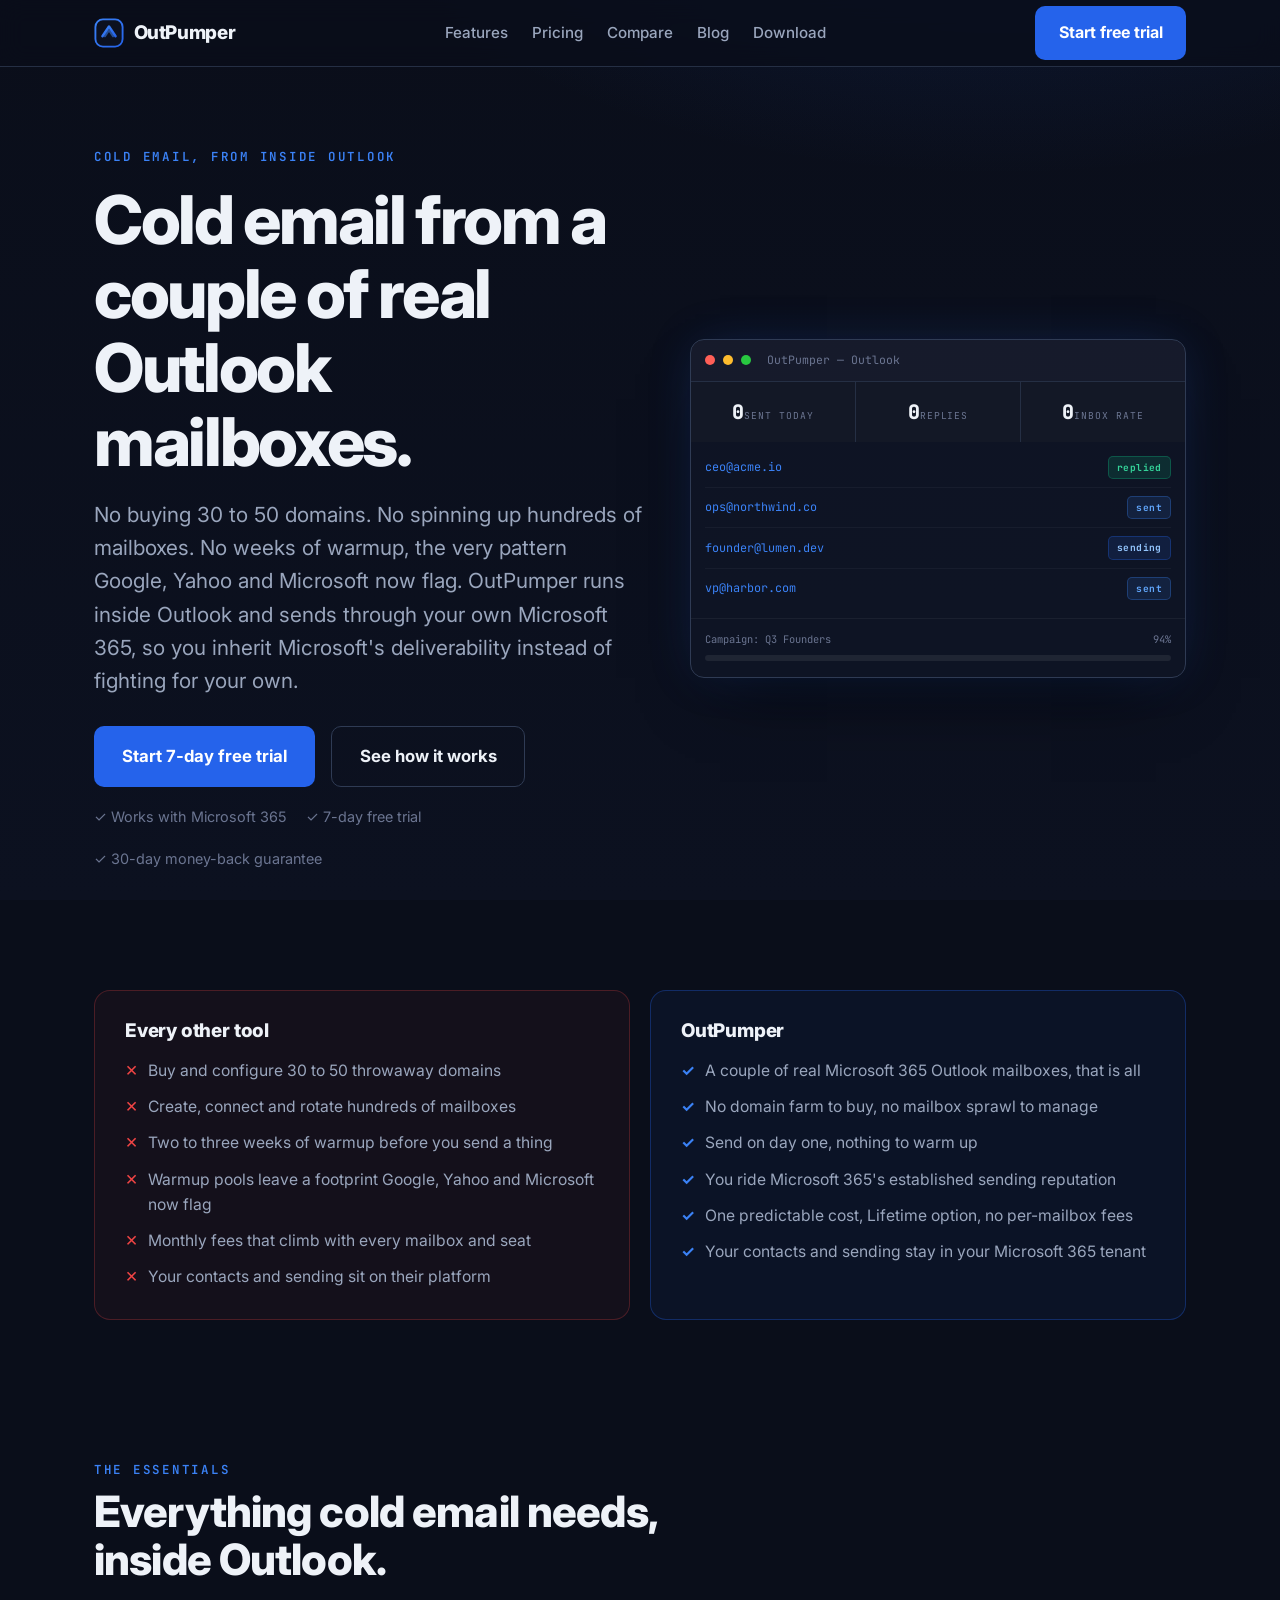
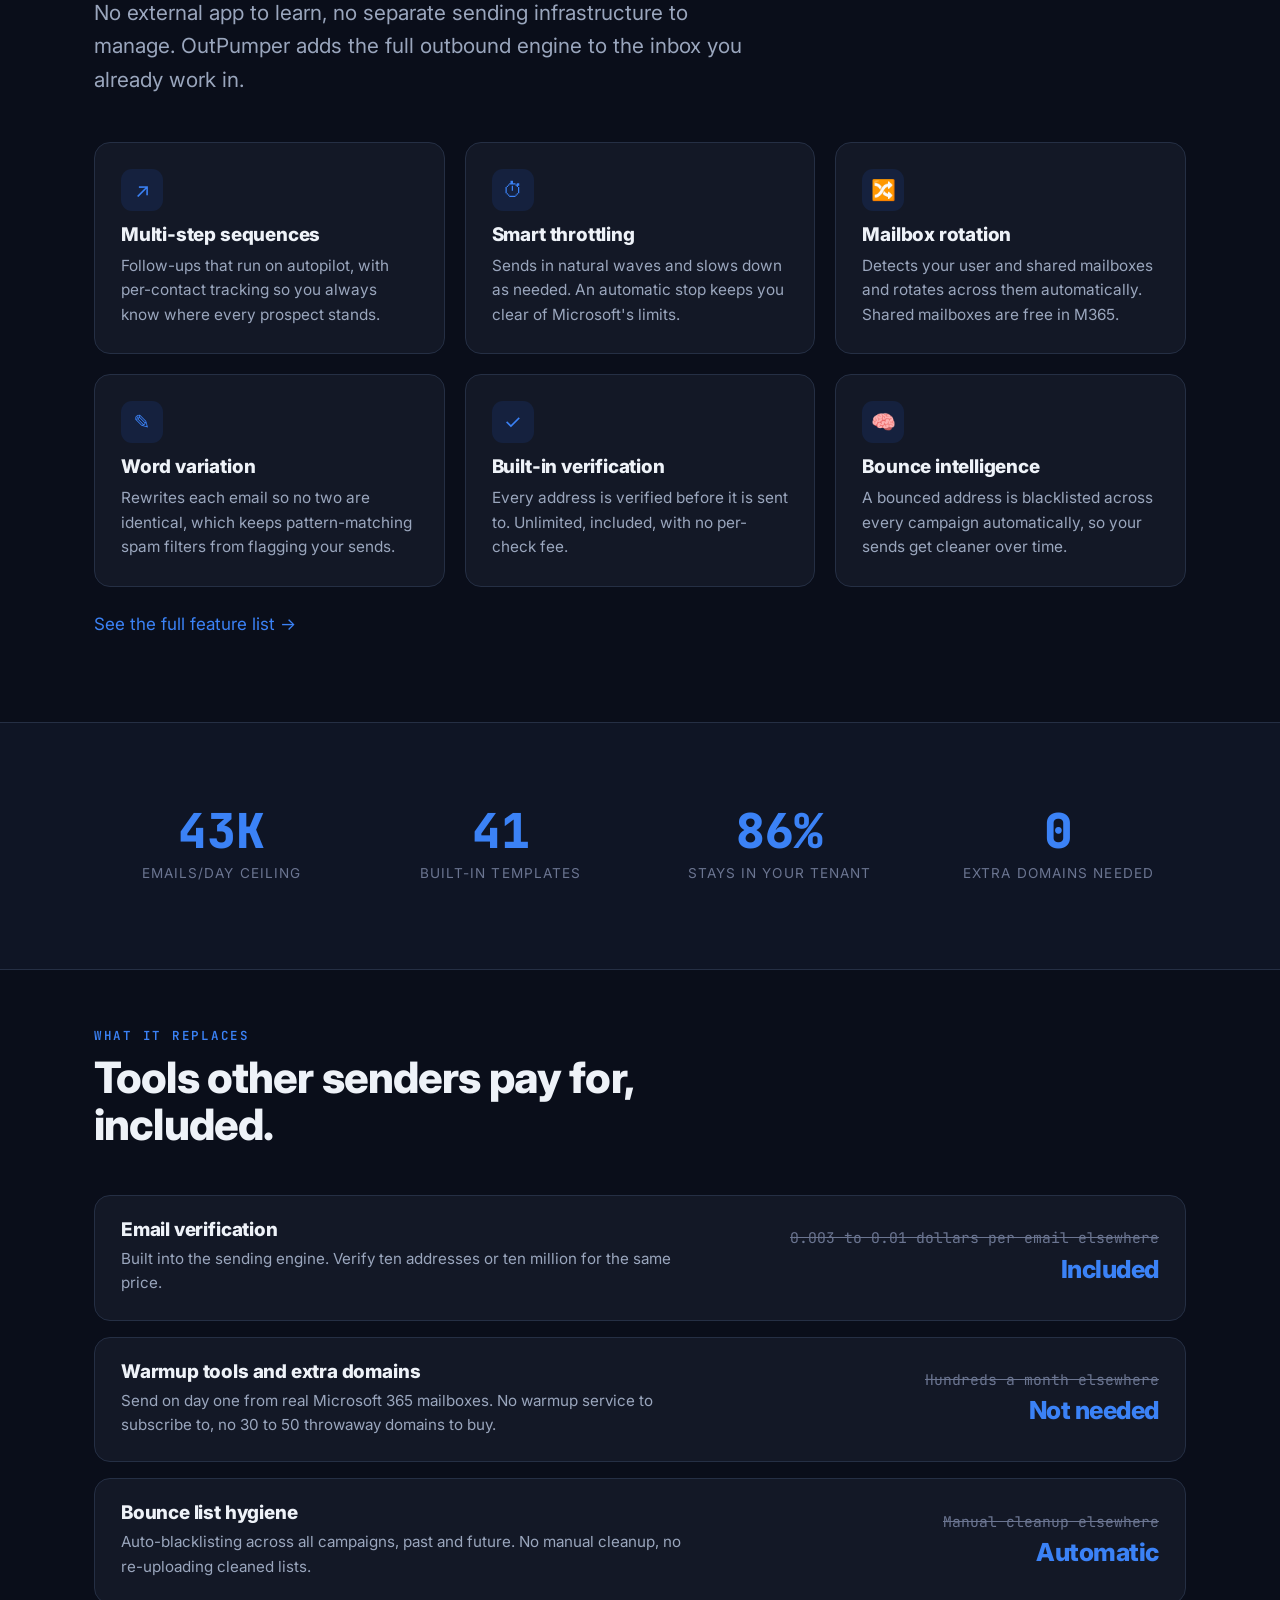
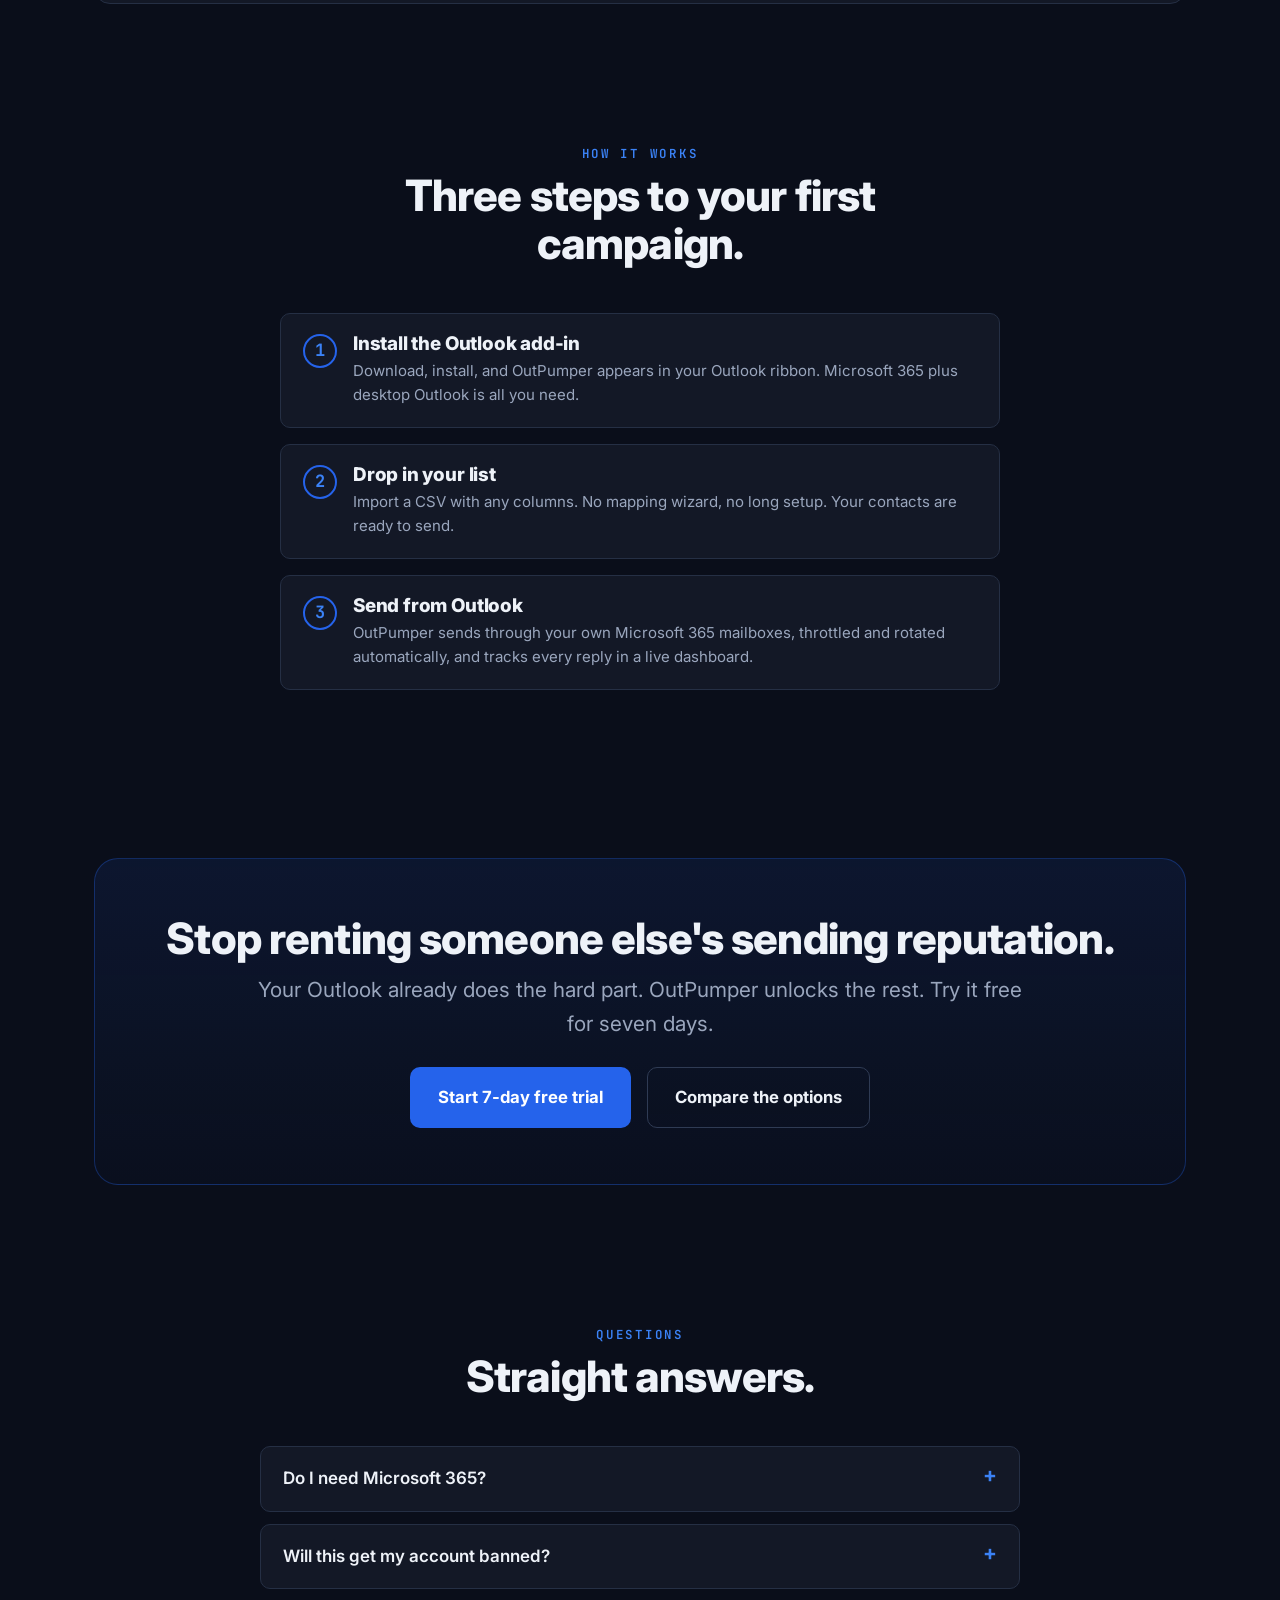
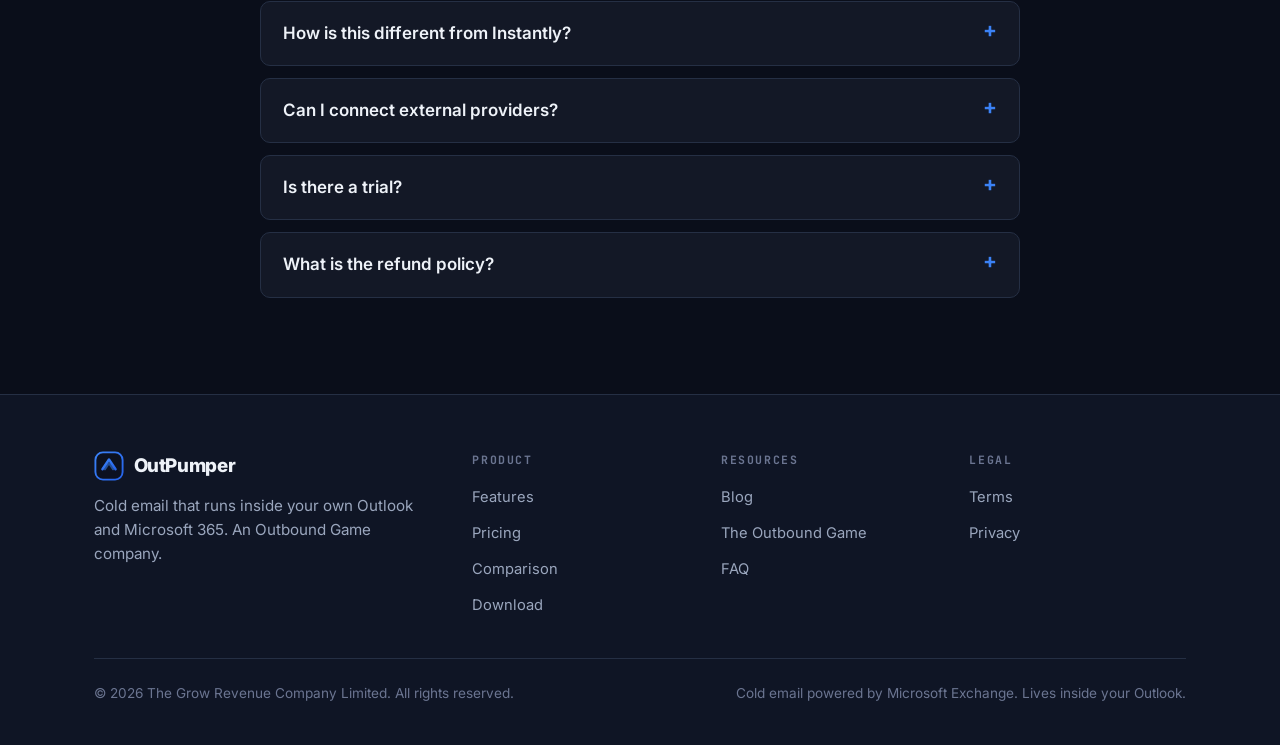
==== commit 33ca697f: "Reposition: mailboxes/no-warmup narrative, accurate competitor comparison, remove From box" ====
--- a/index.html
+++ b/index.html
@@ -5,10 +5,10 @@
 <meta name="viewport" content="width=device-width, initial-scale=1">
 <meta name="theme-color" content="#0a0e1a">
 <title>OutPumper — Cold Email From Your Own Outlook</title>
-<meta name="description" content="OutPumper sends cold email from your own Outlook and real domain. No warmup, no throwaway domains, no third-party servers. 7-day free trial.">
+<meta name="description" content="OutPumper runs cold email inside your own Outlook and Microsoft 365. No domain farms, no mailbox sprawl, no warmup. 7-day free trial.">
 <link rel="canonical" href="https://outpumper.com/">
 <meta property="og:title" content="OutPumper — Cold Email From Your Own Outlook">
-<meta property="og:description" content="Send cold email from the address your prospects already trust. No warmup, no extra domains, no third-party servers.">
+<meta property="og:description" content="Run cold email from a couple of real Outlook mailboxes. No buying domains, no mass mailboxes, no warmup.">
 <meta property="og:type" content="website">
 <meta property="og:url" content="https://outpumper.com/">
 <meta name="twitter:card" content="summary_large_image">
@@ -18,13 +18,13 @@
 <link href="https://fonts.googleapis.com/css2?family=Inter:wght@400;500;600;700;800&family=JetBrains+Mono:wght@400;600;700&display=swap" rel="stylesheet">
 <link rel="stylesheet" href="/assets/app.css">
 <script type="application/ld+json">
-{"@context":"https://schema.org","@type":"SoftwareApplication","name":"OutPumper","applicationCategory":"BusinessApplication","operatingSystem":"Windows (Microsoft 365 + Outlook)","description":"OutPumper sends cold email from your own Outlook and real domain, with no warmup, no throwaway domains, and no third-party servers.","offers":[{"@type":"Offer","price":"49","priceCurrency":"USD","name":"Pro monthly"},{"@type":"Offer","price":"497","priceCurrency":"USD","name":"Lifetime"}],"publisher":{"@type":"Organization","name":"The Grow Revenue Company Limited"}}
+{"@context":"https://schema.org","@type":"SoftwareApplication","name":"OutPumper","applicationCategory":"BusinessApplication","operatingSystem":"Windows (Microsoft 365 + Outlook)","description":"OutPumper runs cold email inside your own Outlook and Microsoft 365, with no domain farms, no mailbox sprawl, and no warmup.","offers":[{"@type":"Offer","price":"49","priceCurrency":"USD","name":"Pro monthly"},{"@type":"Offer","price":"497","priceCurrency":"USD","name":"Lifetime"}],"publisher":{"@type":"Organization","name":"The Grow Revenue Company Limited"}}
 </script>
 <script type="application/ld+json">
 {"@context":"https://schema.org","@type":"FAQPage","mainEntity":[
 {"@type":"Question","name":"Do I need Microsoft 365 to use OutPumper?","acceptedAnswer":{"@type":"Answer","text":"Yes. OutPumper is an Outlook add-in. If you have desktop Outlook connected to a Microsoft 365 account, you are ready to go."}},
 {"@type":"Question","name":"Will sending with OutPumper get my account banned?","acceptedAnswer":{"@type":"Answer","text":"OutPumper is built around Microsoft's sending limits. It throttles automatically, sends in natural waves, and stops before you approach a limit."}},
-{"@type":"Question","name":"How is OutPumper different from Instantly or Smartlead?","acceptedAnswer":{"@type":"Answer","text":"Those tools send from their own servers, which means buying throwaway domains and warming them for weeks. OutPumper sends from your real Outlook and real domain, with no warmup."}},
+{"@type":"Question","name":"How is OutPumper different from Instantly or Smartlead?","acceptedAnswer":{"@type":"Answer","text":"Tools like Instantly and Smartlead push you to buy 30 to 50 throwaway domains, spin up hundreds of mailboxes, and warm them for weeks, the very pattern inbox providers now flag. OutPumper sends through a couple of real Microsoft 365 Outlook mailboxes you already trust, with no domain farm and no warmup."}},
 {"@type":"Question","name":"Is there a free trial?","acceptedAnswer":{"@type":"Answer","text":"Yes. The Pro and Agency plans include a 7-day free trial. We collect a card up front but charge nothing during the trial."}}
 ]}
 </script>
@@ -56,8 +56,8 @@
     <div class="hero-grid">
       <div class="hero-left">
         <p class="eyebrow reveal">Cold email, from inside Outlook</p>
-        <h1 class="reveal d1">Send cold email from your own domain.</h1>
-        <p class="lead reveal d2">OutPumper runs inside Outlook and sends from the address your prospects already trust. No warmup, no throwaway domains, and no third-party servers between you and the inbox.</p>
+        <h1 class="reveal d1">Cold email from a couple of real Outlook mailboxes.</h1>
+        <p class="lead reveal d2">No buying 30 to 50 domains. No spinning up hundreds of mailboxes. No weeks of warmup, the very pattern Google, Yahoo and Microsoft now flag. OutPumper runs inside Outlook and sends through your own Microsoft 365, so you inherit Microsoft's deliverability instead of fighting for your own.</p>
         <div class="hero-cta reveal d3">
           <a class="btn btn-primary btn-lg" href="/pricing.html">Start 7-day free trial</a>
           <a class="btn btn-ghost btn-lg" href="#how">See how it works</a>
@@ -66,11 +66,6 @@
           <span>✓ Works with Microsoft 365</span>
           <span>✓ 7-day free trial</span>
           <span>✓ 30-day money-back guarantee</span>
-        </div>
-        <div class="fromcard reveal d4" aria-label="OutPumper sends from your real address, not a rented relay">
-          <div class="row"><span class="ok">✓</span> <span>from: you@yourcompany.com</span><span class="tag good">your real domain</span></div>
-          <div class="divider"></div>
-          <div class="row"><span class="bad">from: mailer-47.relay-sender.net</span><span class="tag warn">their servers</span></div>
         </div>
       </div>
 
@@ -104,21 +99,23 @@
       <div class="panel them reveal">
         <h3>Every other tool</h3>
         <ul>
-          <li>Sends from their servers, on shared IPs you do not control</li>
-          <li>Wants 30 to 50 throwaway domains</li>
+          <li>Buy and configure 30 to 50 throwaway domains</li>
+          <li>Create, connect and rotate hundreds of mailboxes</li>
           <li>Two to three weeks of warmup before you send a thing</li>
-          <li>Your contact data sits on their infrastructure</li>
-          <li>Mail arrives from an address your prospects have never seen</li>
+          <li>Warmup pools leave a footprint Google, Yahoo and Microsoft now flag</li>
+          <li>Monthly fees that climb with every mailbox and seat</li>
+          <li>Your contacts and sending sit on their platform</li>
         </ul>
       </div>
       <div class="panel you reveal d1">
         <h3>OutPumper</h3>
         <ul>
-          <li>Sends from your Outlook and your real domain</li>
-          <li>Zero extra domains. Use the one you already have</li>
-          <li>Send on day one. Nothing to warm up</li>
-          <li>Your data never leaves your Microsoft 365 tenant</li>
-          <li>Mail arrives from the address clients already reply to</li>
+          <li>A couple of real Microsoft 365 Outlook mailboxes, that is all</li>
+          <li>No domain farm to buy, no mailbox sprawl to manage</li>
+          <li>Send on day one, nothing to warm up</li>
+          <li>You ride Microsoft 365's established sending reputation</li>
+          <li>One predictable cost, Lifetime option, no per-mailbox fees</li>
+          <li>Your contacts and sending stay in your Microsoft 365 tenant</li>
         </ul>
       </div>
     </div>
@@ -167,7 +164,7 @@
         <div class="price-tag"><div class="them">0.003 to 0.01 dollars per email elsewhere</div><div class="ours">Included</div></div>
       </div>
       <div class="killer-row reveal d1">
-        <div><h3>Warmup tools and extra domains</h3><p>Send from your own domain on day one. No warmup service to subscribe to, no 30 to 50 throwaway domains to buy.</p></div>
+        <div><h3>Warmup tools and extra domains</h3><p>Send on day one from real Microsoft 365 mailboxes. No warmup service to subscribe to, no 30 to 50 throwaway domains to buy.</p></div>
         <div class="price-tag"><div class="them">Hundreds a month elsewhere</div><div class="ours">Not needed</div></div>
       </div>
       <div class="killer-row reveal d2">
@@ -187,7 +184,7 @@
     <div class="steps">
       <div class="step reveal"><div class="n"></div><div><h3>Install the Outlook add-in</h3><p>Download, install, and OutPumper appears in your Outlook ribbon. Microsoft 365 plus desktop Outlook is all you need.</p></div></div>
       <div class="step reveal d1"><div class="n"></div><div><h3>Drop in your list</h3><p>Import a CSV with any columns. No mapping wizard, no long setup. Your contacts are ready to send.</p></div></div>
-      <div class="step reveal d2"><div class="n"></div><div><h3>Send from your domain</h3><p>OutPumper sends from your real address, throttled and rotated automatically, and tracks every reply in a live dashboard.</p></div></div>
+      <div class="step reveal d2"><div class="n"></div><div><h3>Send from Outlook</h3><p>OutPumper sends through your own Microsoft 365 mailboxes, throttled and rotated automatically, and tracks every reply in a live dashboard.</p></div></div>
     </div>
   </div>
 </section>
@@ -211,7 +208,7 @@
     <div class="faq">
       <details class="qa"><summary>Do I need Microsoft 365?</summary><p>Yes. OutPumper is an Outlook add-in. If you have desktop Outlook connected to a Microsoft 365 account, you are ready to go. That is the only requirement.</p></details>
       <details class="qa"><summary>Will this get my account banned?</summary><p>OutPumper is built around Microsoft's sending limits. It throttles automatically, sends in natural waves, and stops before you approach a limit, so your account stays in good standing.</p></details>
-      <details class="qa"><summary>How is this different from Instantly?</summary><p>Instantly sends from its own servers, which means buying 30 to 50 throwaway domains, warming them for weeks, and still sending from an address your prospects have never seen. OutPumper sends from your own Outlook and your real domain.</p></details>
+      <details class="qa"><summary>How is this different from Instantly?</summary><p>Instantly and Smartlead push you to buy 30 to 50 throwaway domains, spin up hundreds of mailboxes, and warm them for weeks, the very pattern Google, Yahoo and Microsoft now flag. OutPumper sends through a couple of real Microsoft 365 Outlook mailboxes you already trust, so you send on day one and ride Microsoft's deliverability.</p></details>
       <details class="qa"><summary>Can I connect external providers?</summary><p>Yes. Connect Google Workspace, SendGrid, Mailgun, Amazon SES, or any standard SMTP server, and manage all of it from one dashboard inside Outlook.</p></details>
       <details class="qa"><summary>Is there a trial?</summary><p>The Pro and Agency plans include a 7-day free trial. We collect a card up front but charge nothing during the trial. Cancel before day seven and you pay nothing. The Lifetime plan is a one-time purchase and does not include a trial.</p></details>
       <details class="qa"><summary>What is the refund policy?</summary><p>Thirty days, no questions asked. If OutPumper is not right for you, you get every cent back.</p></details>
@@ -225,7 +222,7 @@
     <div class="foot-grid">
       <div class="foot-brand">
         <a class="brand" href="/"><img class="dot" src="/assets/mark.svg" alt=""> OutPumper</a>
-        <p class="lead">Cold email that sends from your own Outlook and your real domain. An Outbound Game company.</p>
+        <p class="lead">Cold email that runs inside your own Outlook and Microsoft 365. An Outbound Game company.</p>
       </div>
       <div class="foot-col"><h4>Product</h4><ul>
         <li><a href="/features.html">Features</a></li>
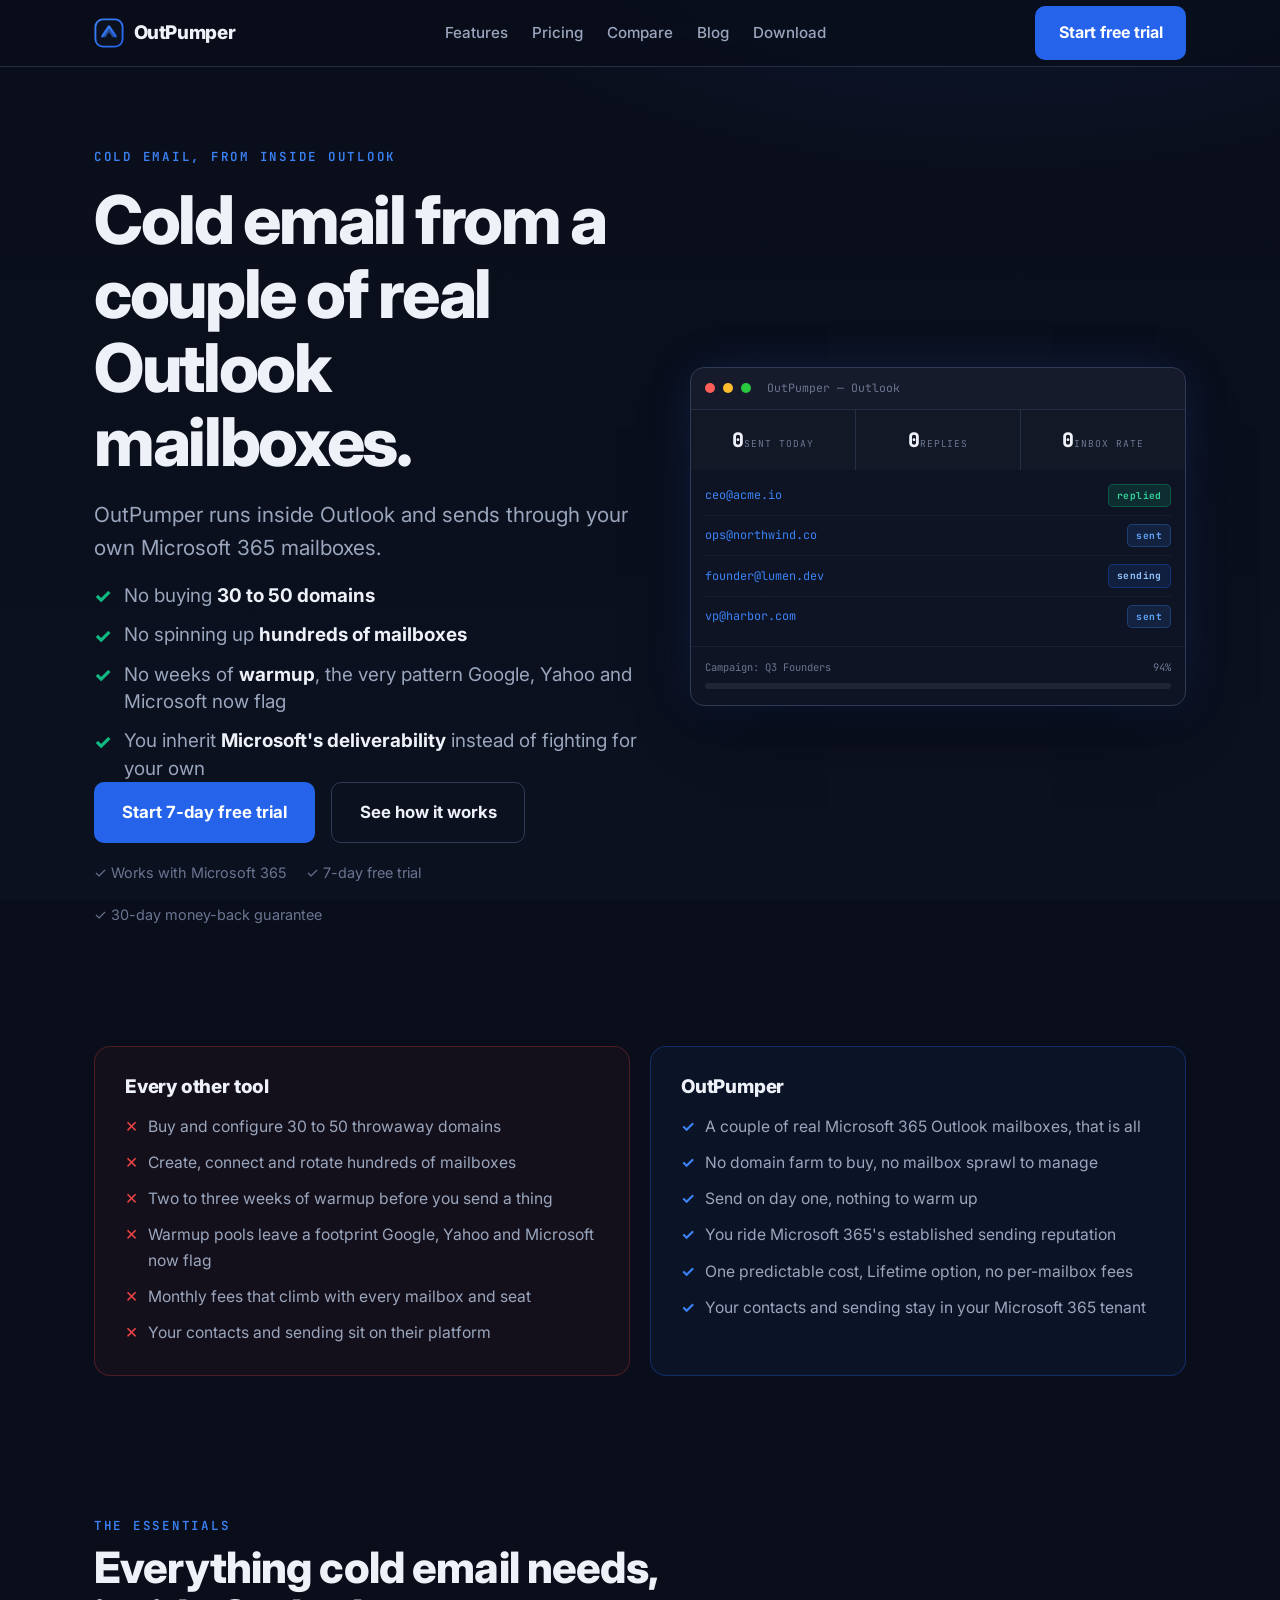
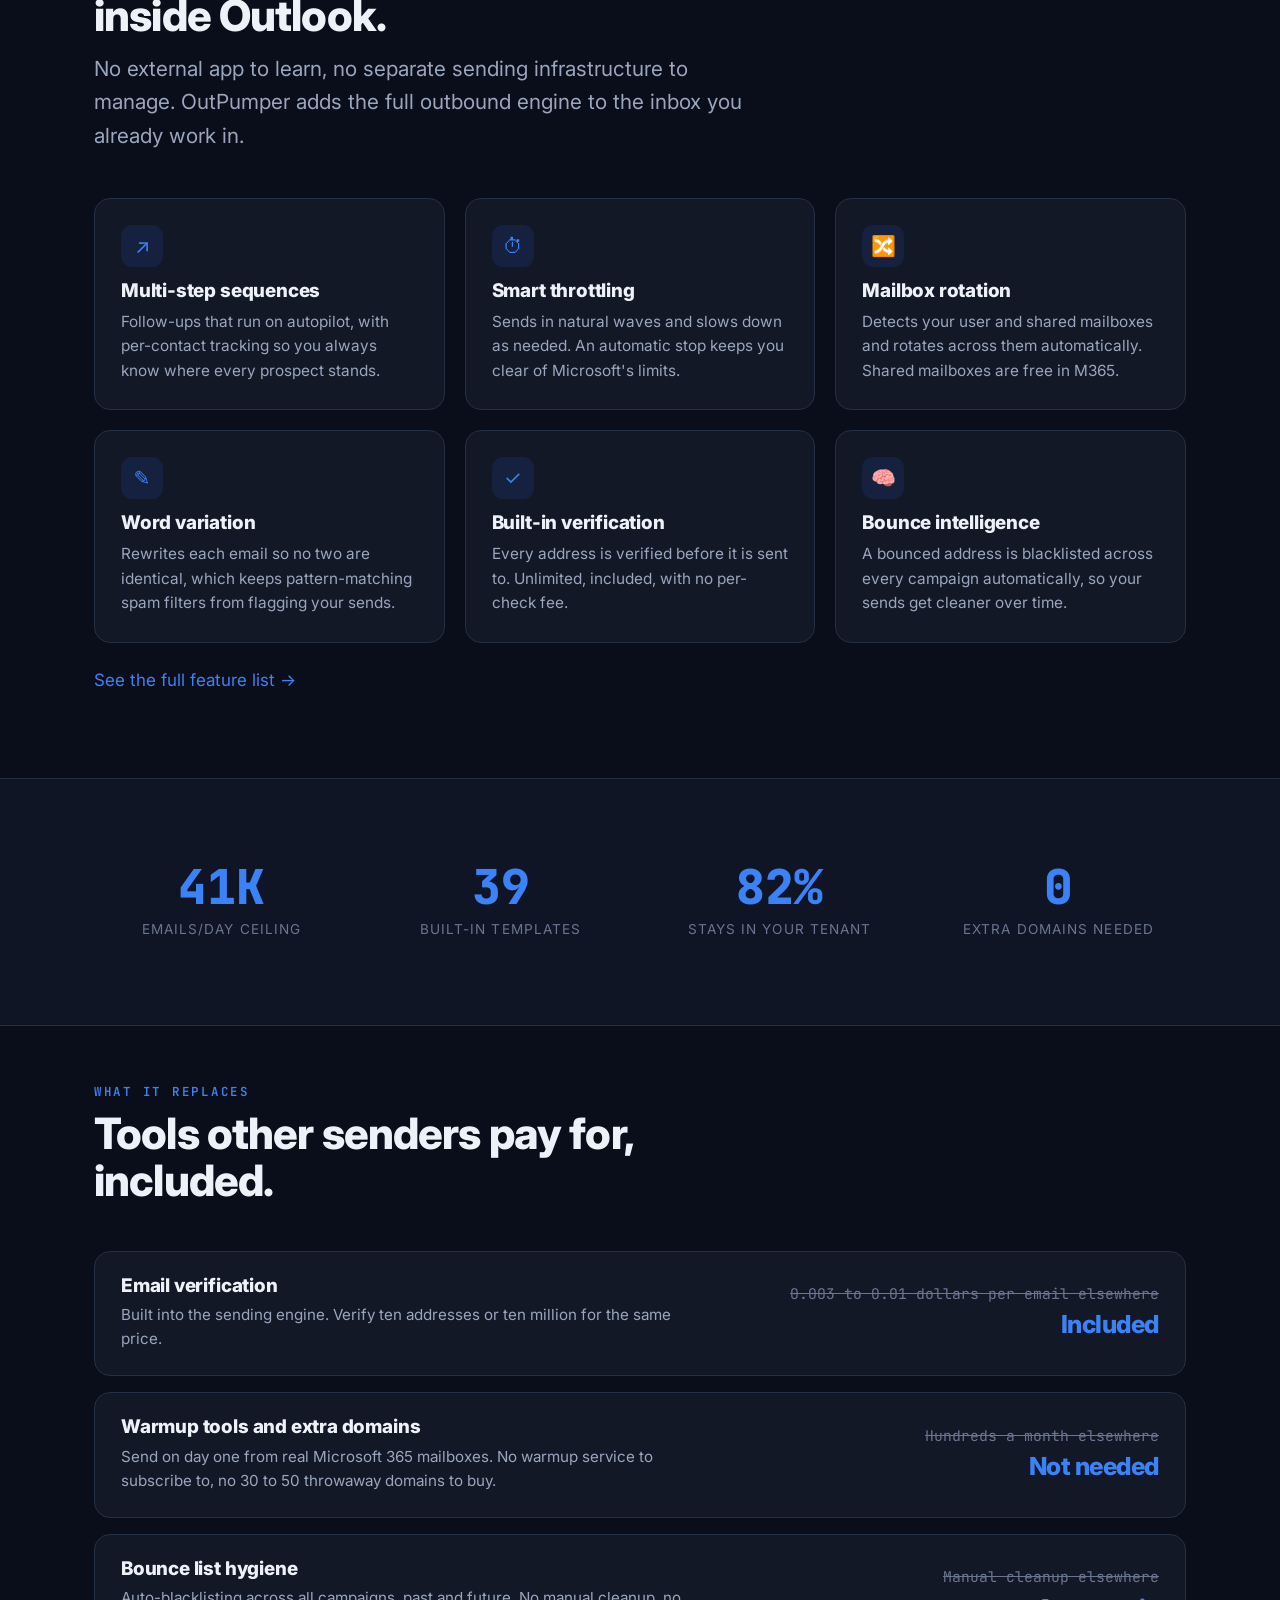
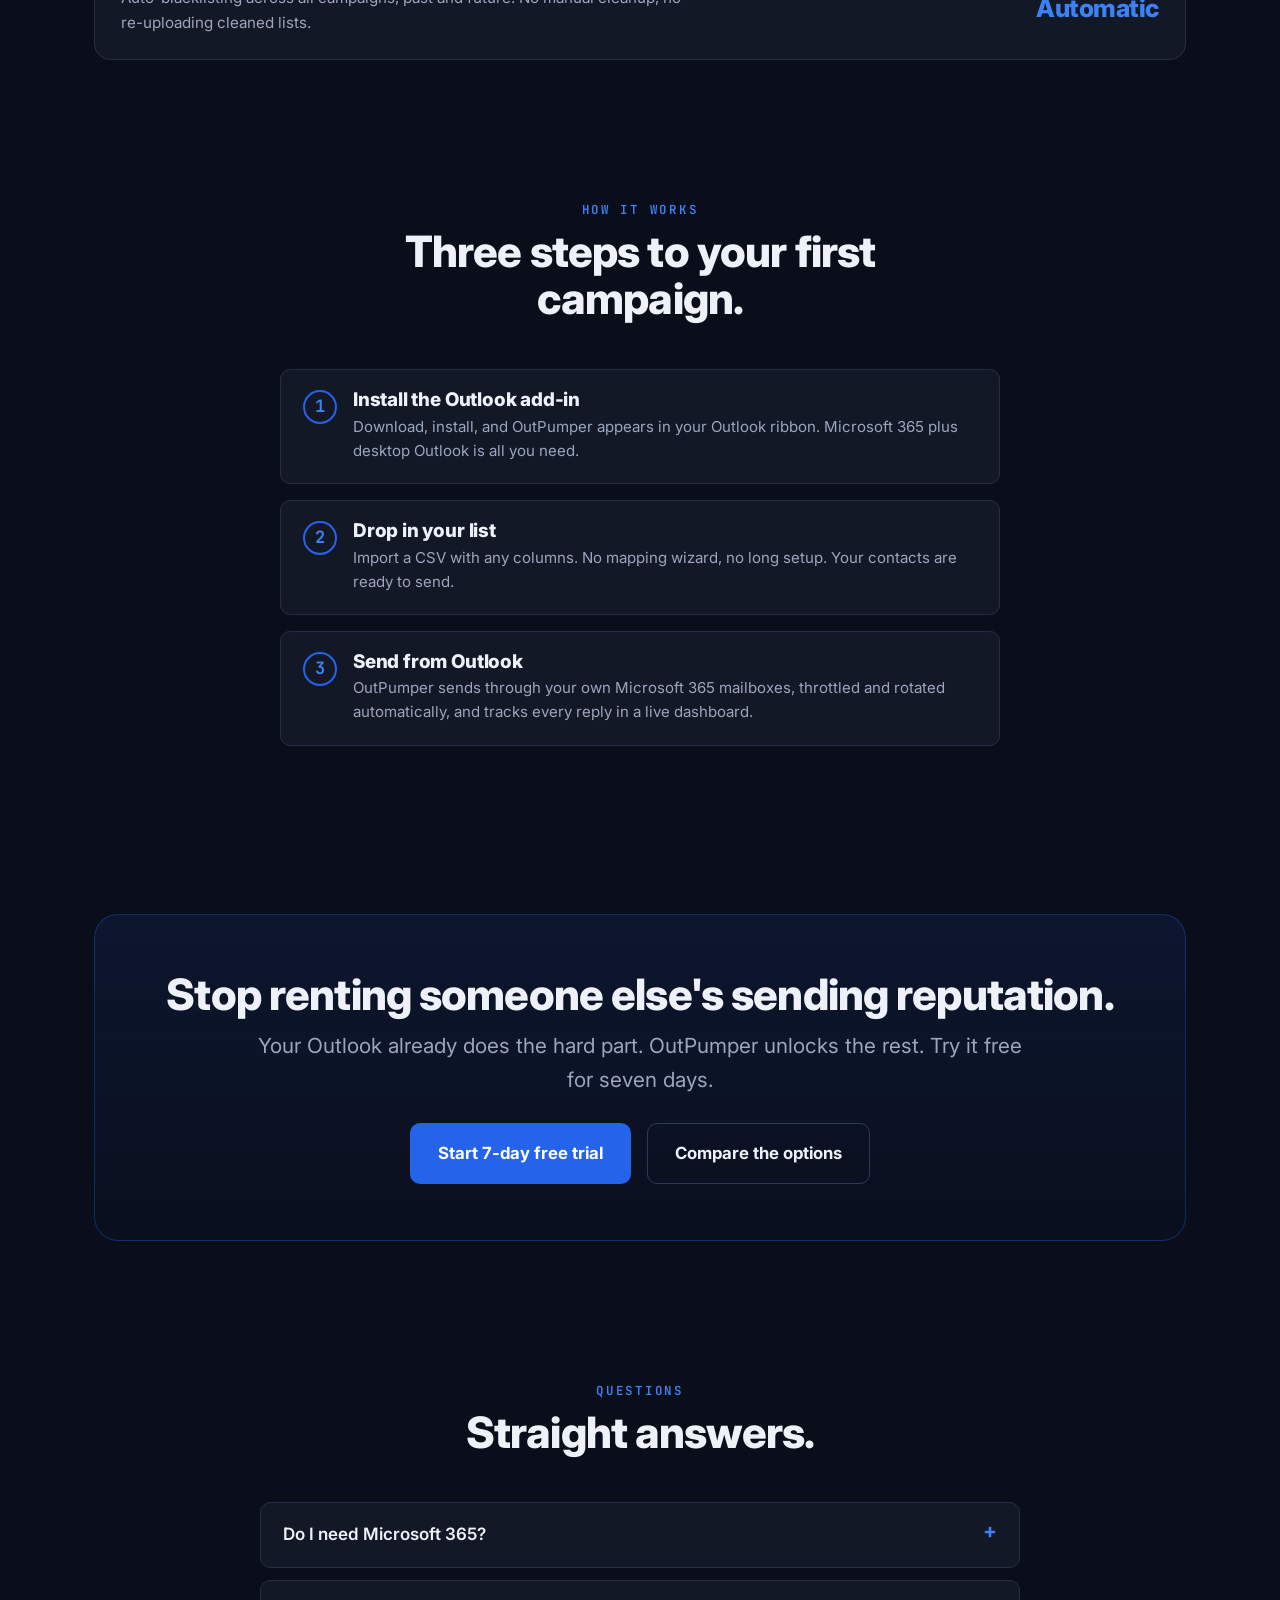
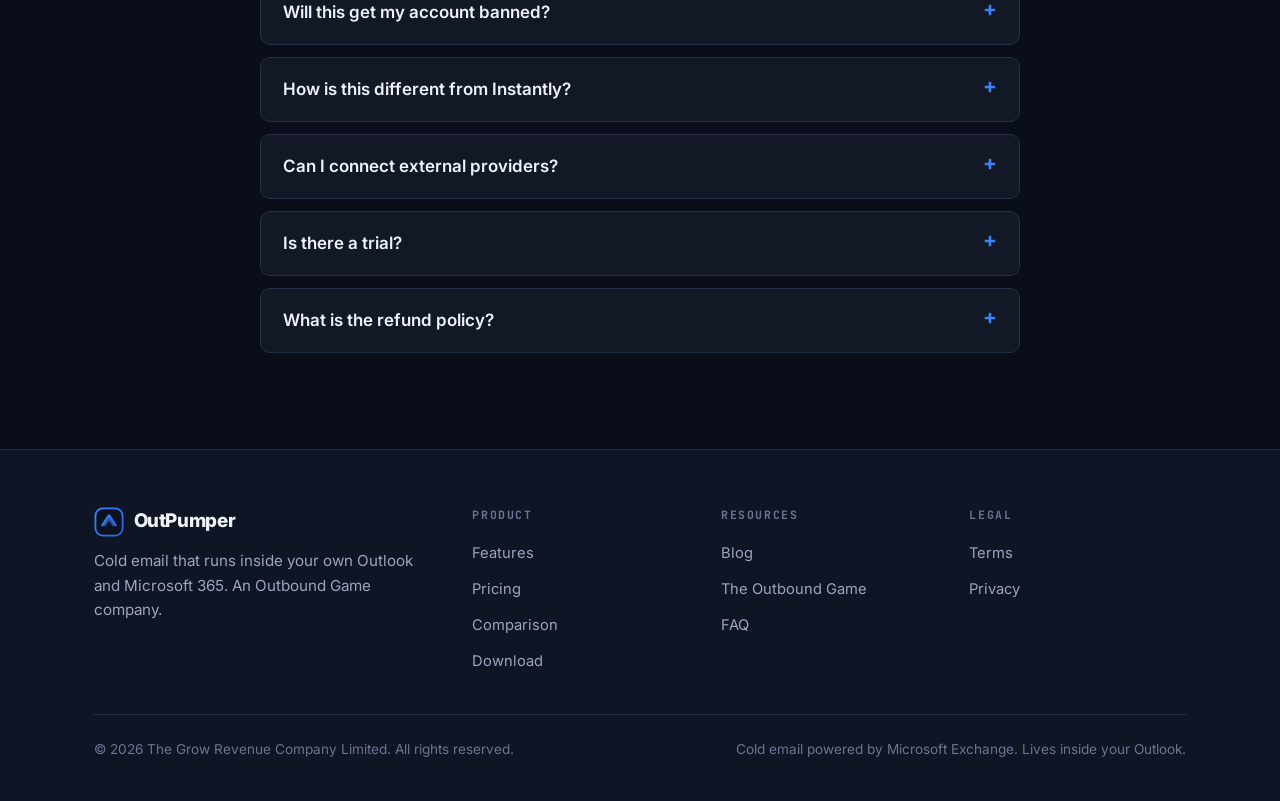
==== commit 822f7104: "Hero: break subhead into highlighted tick bullets" ====
--- a/index.html
+++ b/index.html
@@ -17,6 +17,12 @@
 <link rel="preconnect" href="https://fonts.gstatic.com" crossorigin>
 <link href="https://fonts.googleapis.com/css2?family=Inter:wght@400;500;600;700;800&family=JetBrains+Mono:wght@400;600;700&display=swap" rel="stylesheet">
 <link rel="stylesheet" href="/assets/app.css">
+<style>
+  .hero-points{list-style:none;margin:.2rem 0 0;padding:0;display:flex;flex-direction:column;gap:.75rem;max-width:60ch;}
+  .hero-points li{position:relative;padding-left:1.9rem;font-size:clamp(1rem,1.5vw,1.18rem);color:var(--t2);line-height:1.45;}
+  .hero-points li::before{content:"\2713";position:absolute;left:0;top:.02em;color:var(--green);font-weight:800;font-size:1.05em;}
+  .hero-points .hl{color:var(--t1);font-weight:700;}
+</style>
 <script type="application/ld+json">
 {"@context":"https://schema.org","@type":"SoftwareApplication","name":"OutPumper","applicationCategory":"BusinessApplication","operatingSystem":"Windows (Microsoft 365 + Outlook)","description":"OutPumper runs cold email inside your own Outlook and Microsoft 365, with no domain farms, no mailbox sprawl, and no warmup.","offers":[{"@type":"Offer","price":"49","priceCurrency":"USD","name":"Pro monthly"},{"@type":"Offer","price":"497","priceCurrency":"USD","name":"Lifetime"}],"publisher":{"@type":"Organization","name":"The Grow Revenue Company Limited"}}
 </script>
@@ -57,7 +63,13 @@
       <div class="hero-left">
         <p class="eyebrow reveal">Cold email, from inside Outlook</p>
         <h1 class="reveal d1">Cold email from a couple of real Outlook mailboxes.</h1>
-        <p class="lead reveal d2">No buying 30 to 50 domains. No spinning up hundreds of mailboxes. No weeks of warmup, the very pattern Google, Yahoo and Microsoft now flag. OutPumper runs inside Outlook and sends through your own Microsoft 365, so you inherit Microsoft's deliverability instead of fighting for your own.</p>
+        <p class="lead reveal d2" style="margin-bottom:1.1rem">OutPumper runs inside Outlook and sends through your own Microsoft 365 mailboxes.</p>
+        <ul class="hero-points reveal d3">
+          <li>No buying <b class="hl">30 to 50 domains</b></li>
+          <li>No spinning up <b class="hl">hundreds of mailboxes</b></li>
+          <li>No weeks of <b class="hl">warmup</b>, the very pattern Google, Yahoo and Microsoft now flag</li>
+          <li>You inherit <b class="hl">Microsoft's deliverability</b> instead of fighting for your own</li>
+        </ul>
         <div class="hero-cta reveal d3">
           <a class="btn btn-primary btn-lg" href="/pricing.html">Start 7-day free trial</a>
           <a class="btn btn-ghost btn-lg" href="#how">See how it works</a>
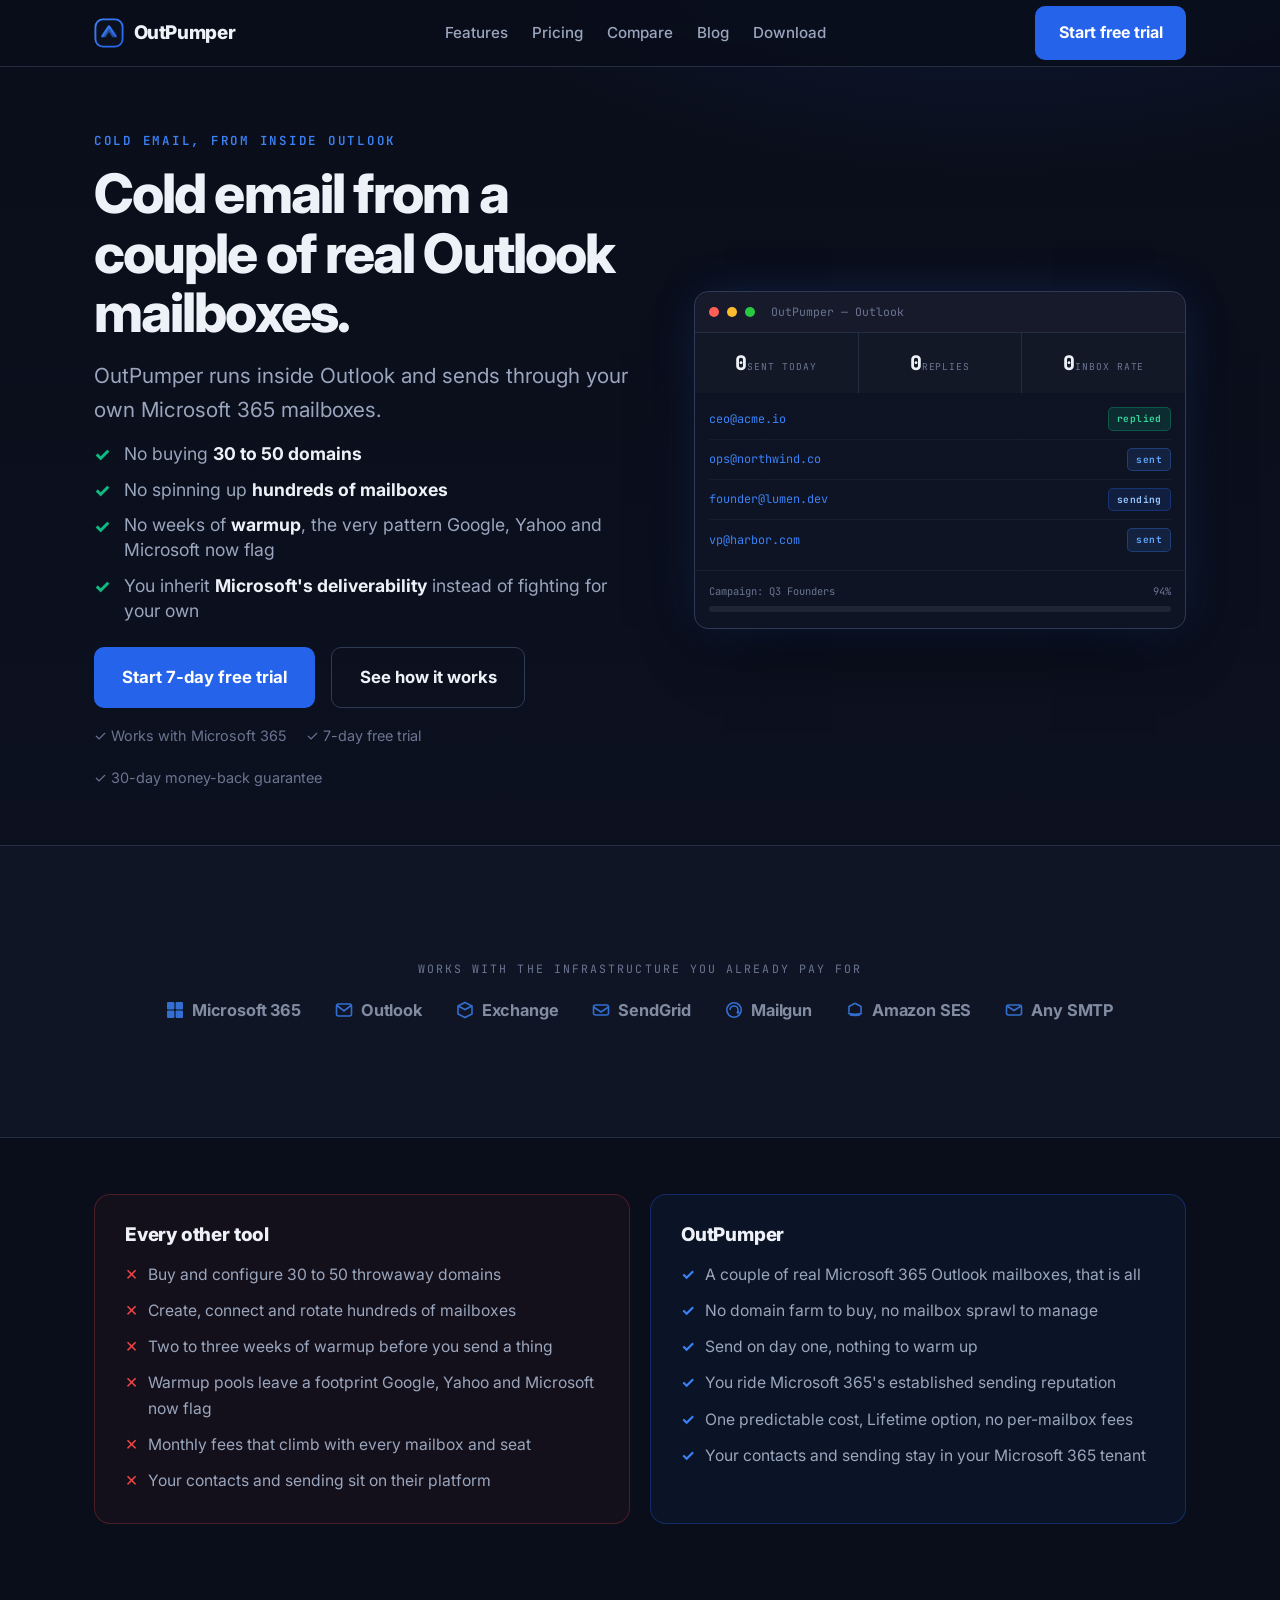
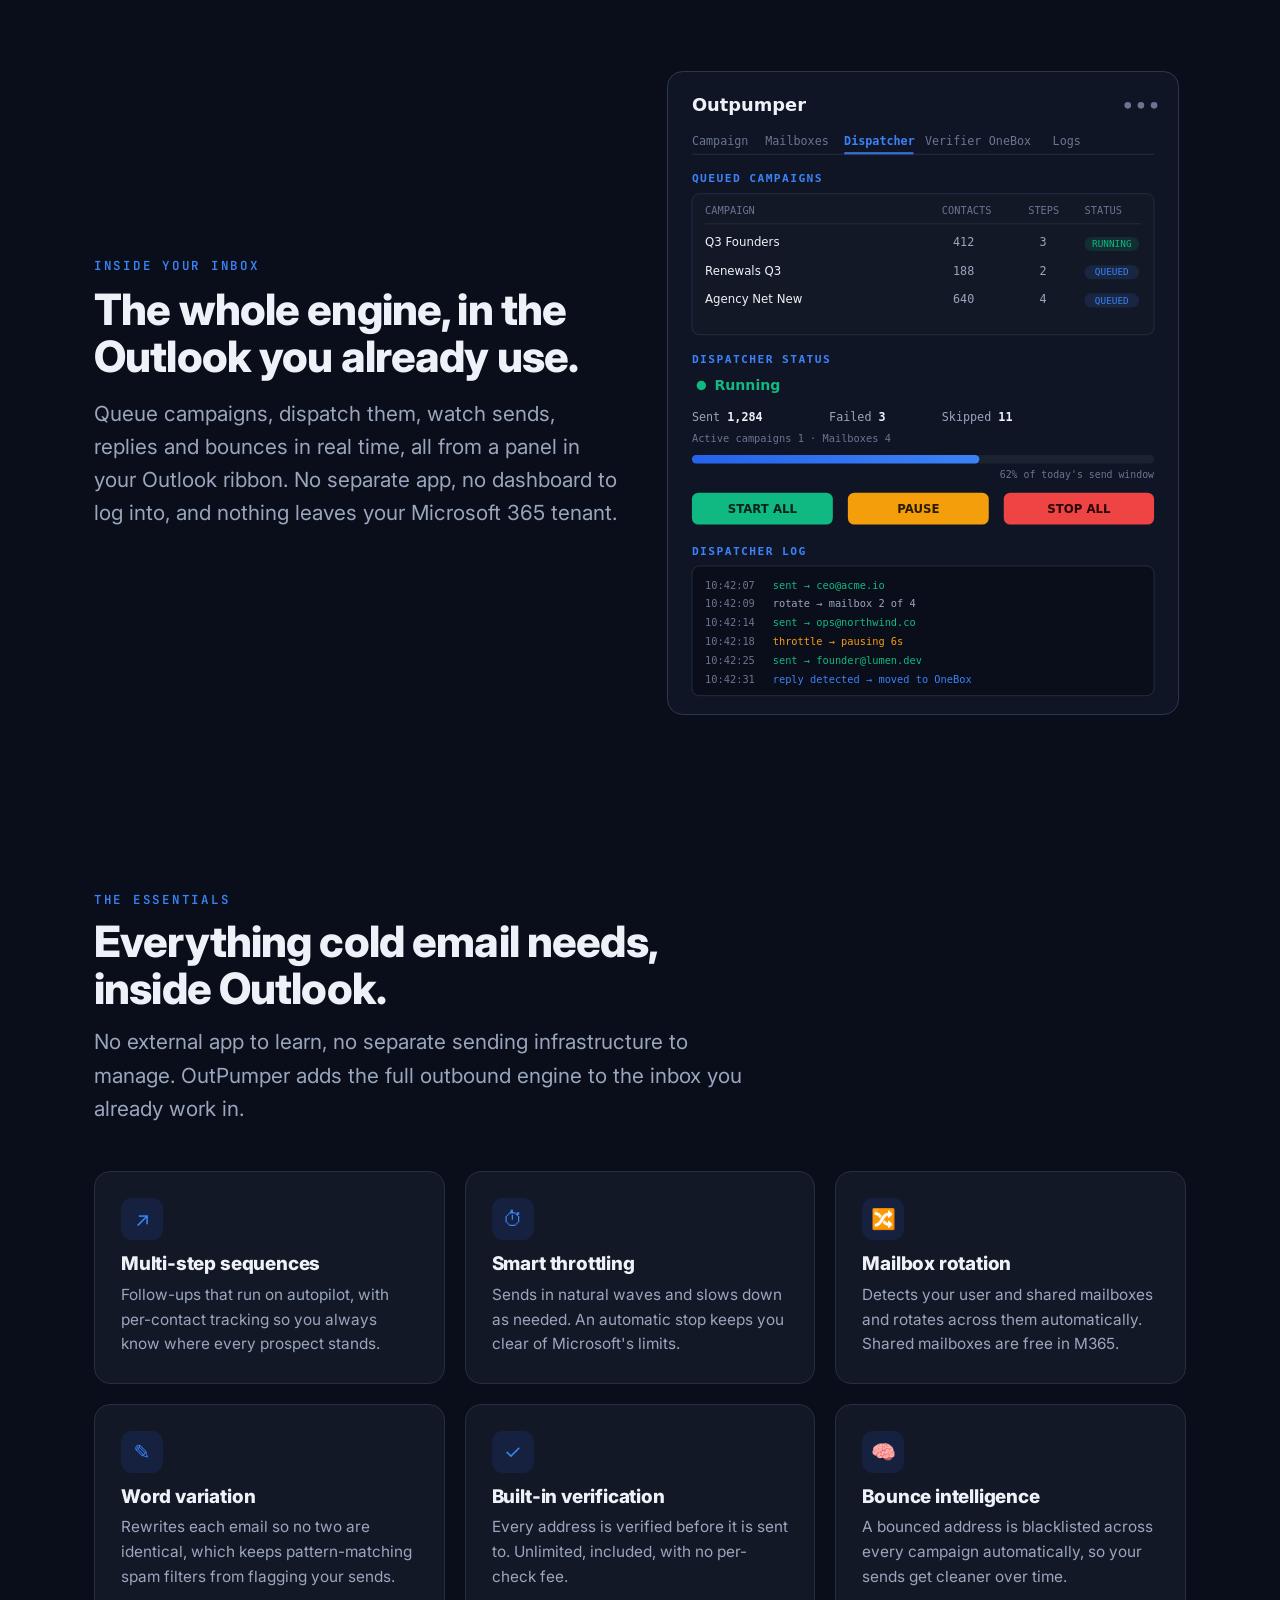
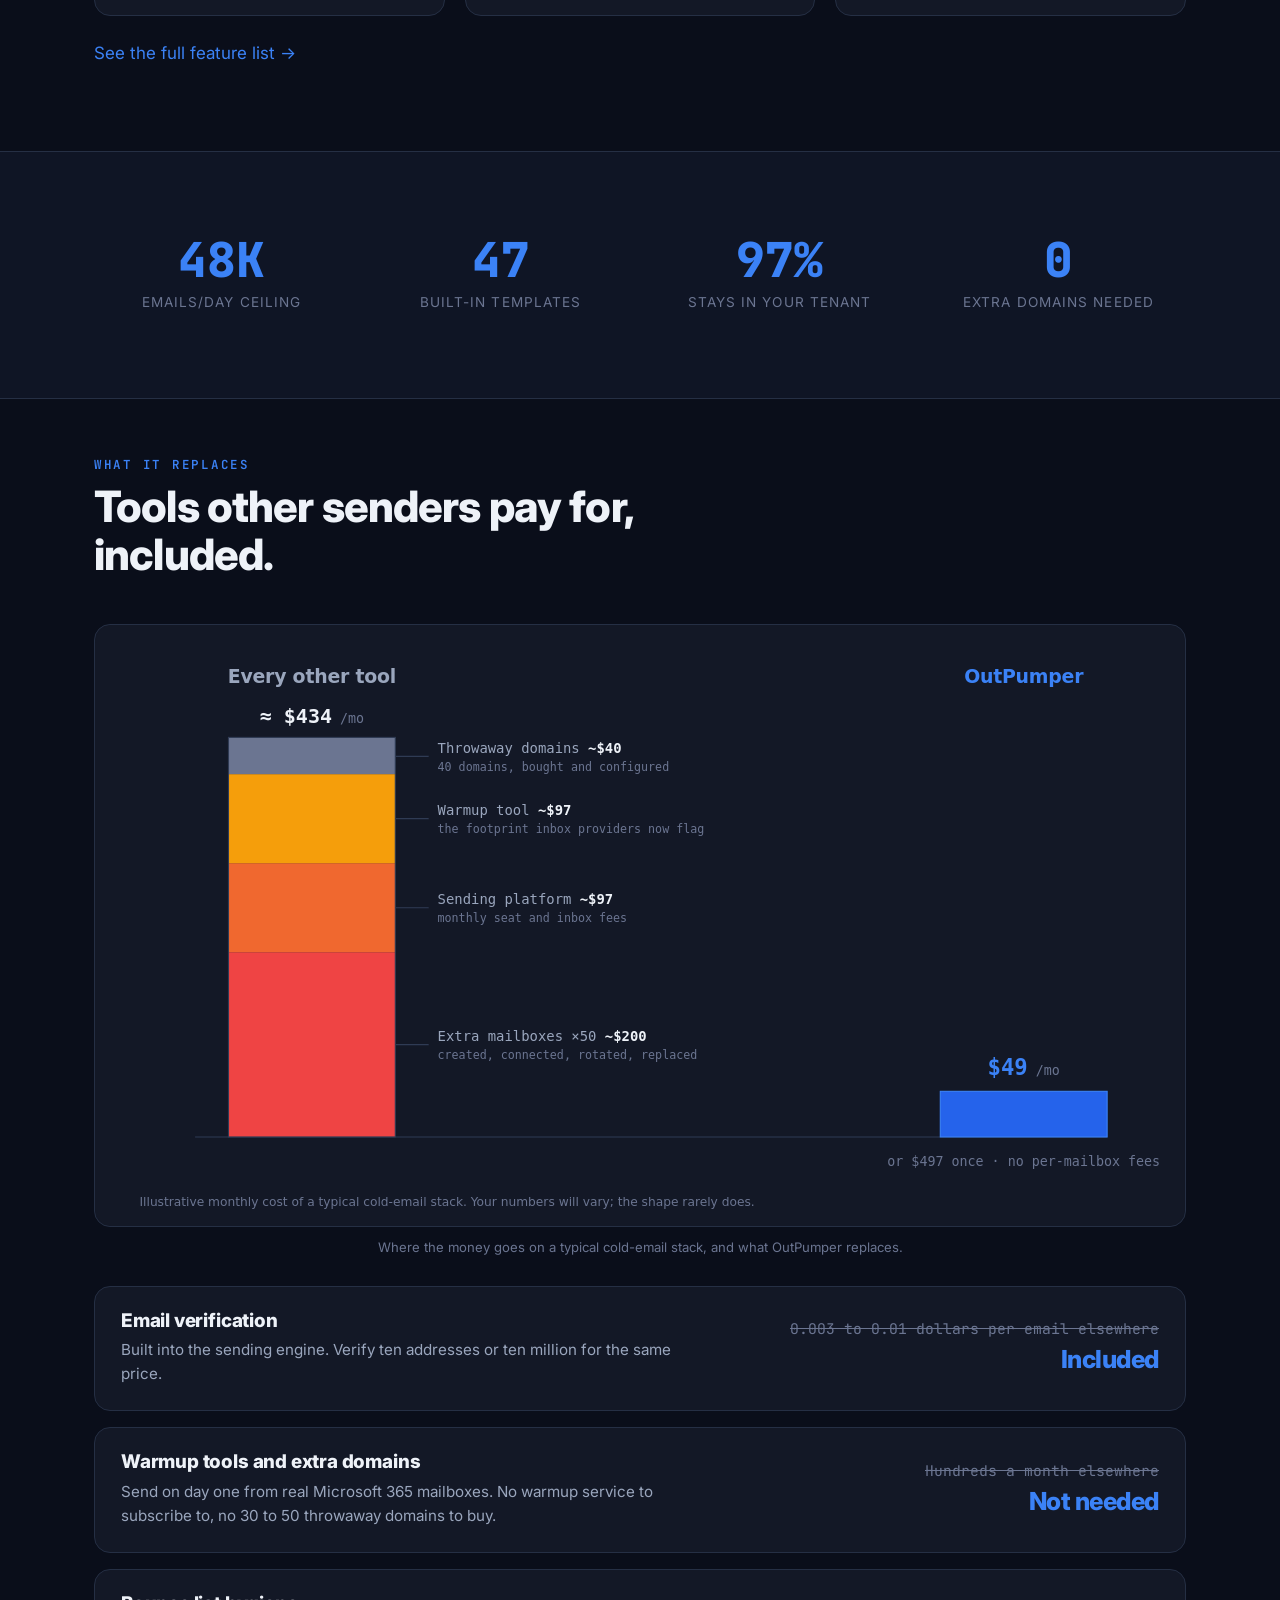
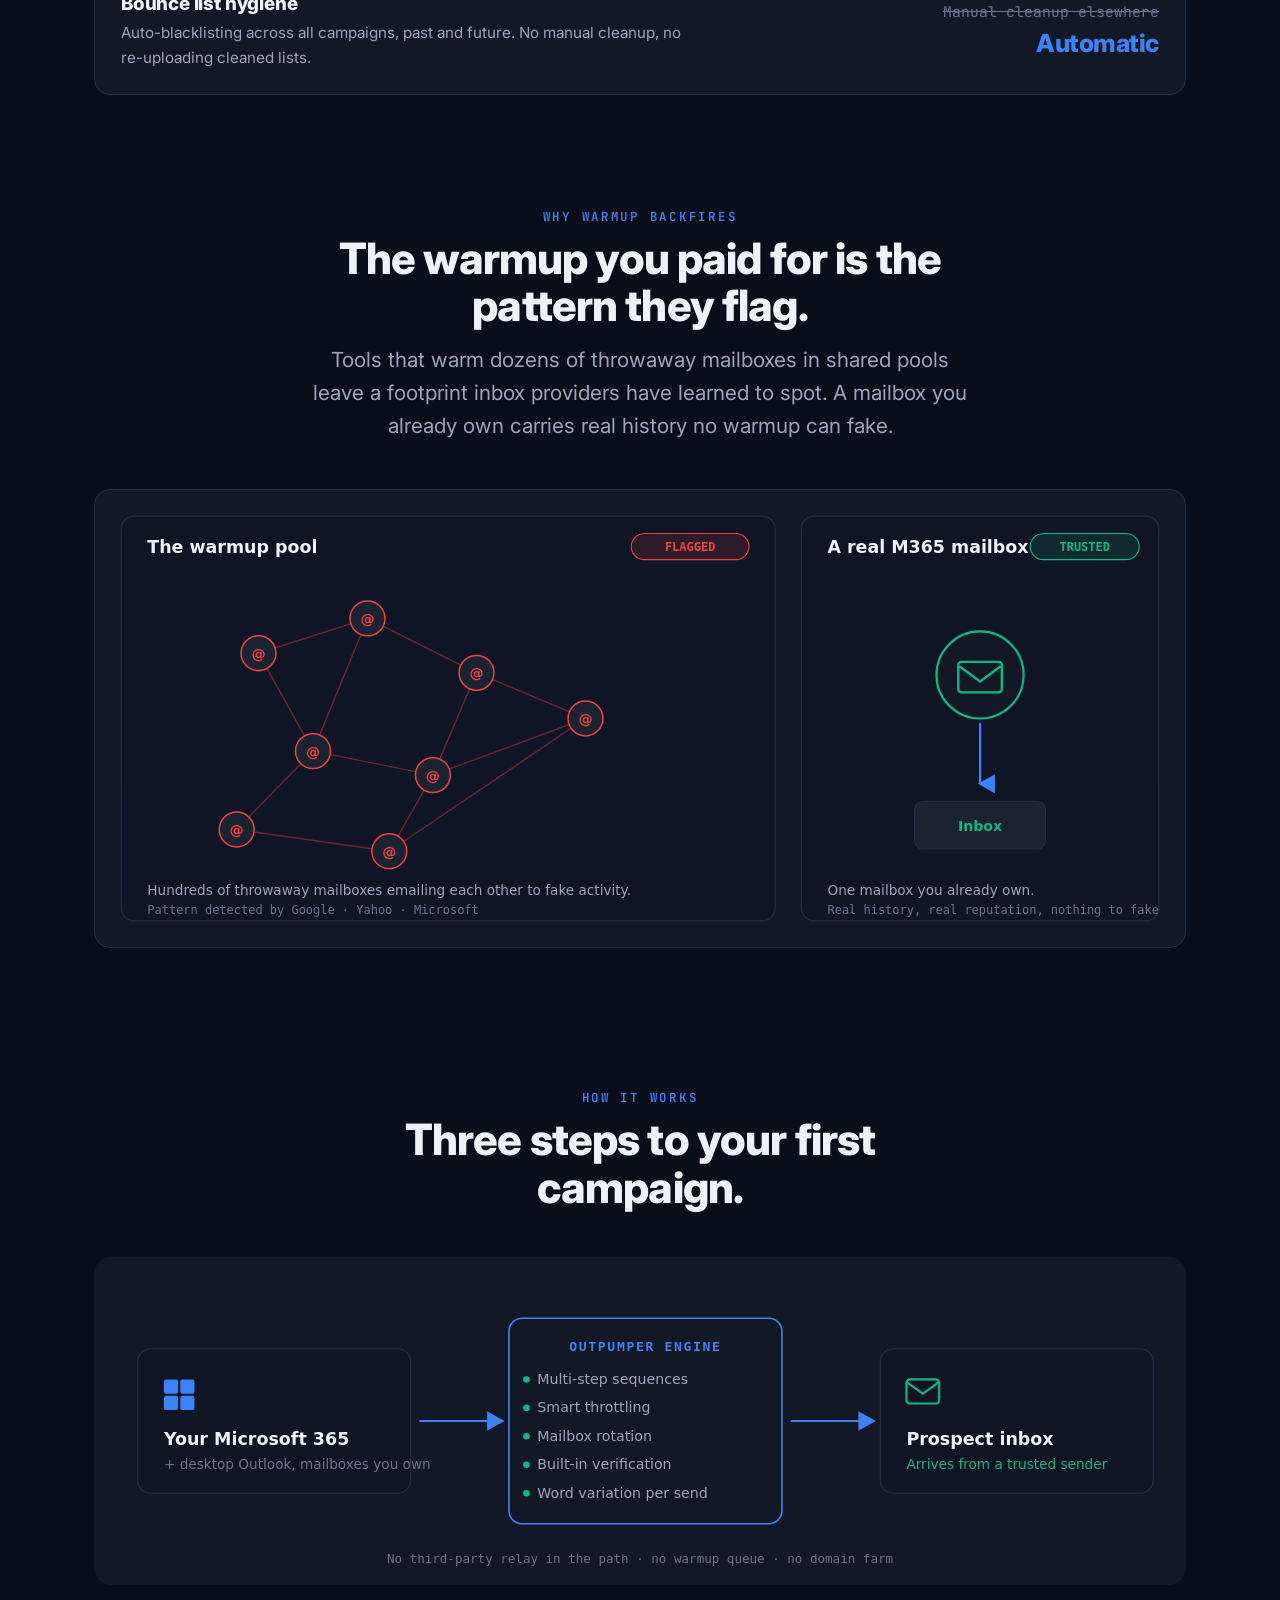
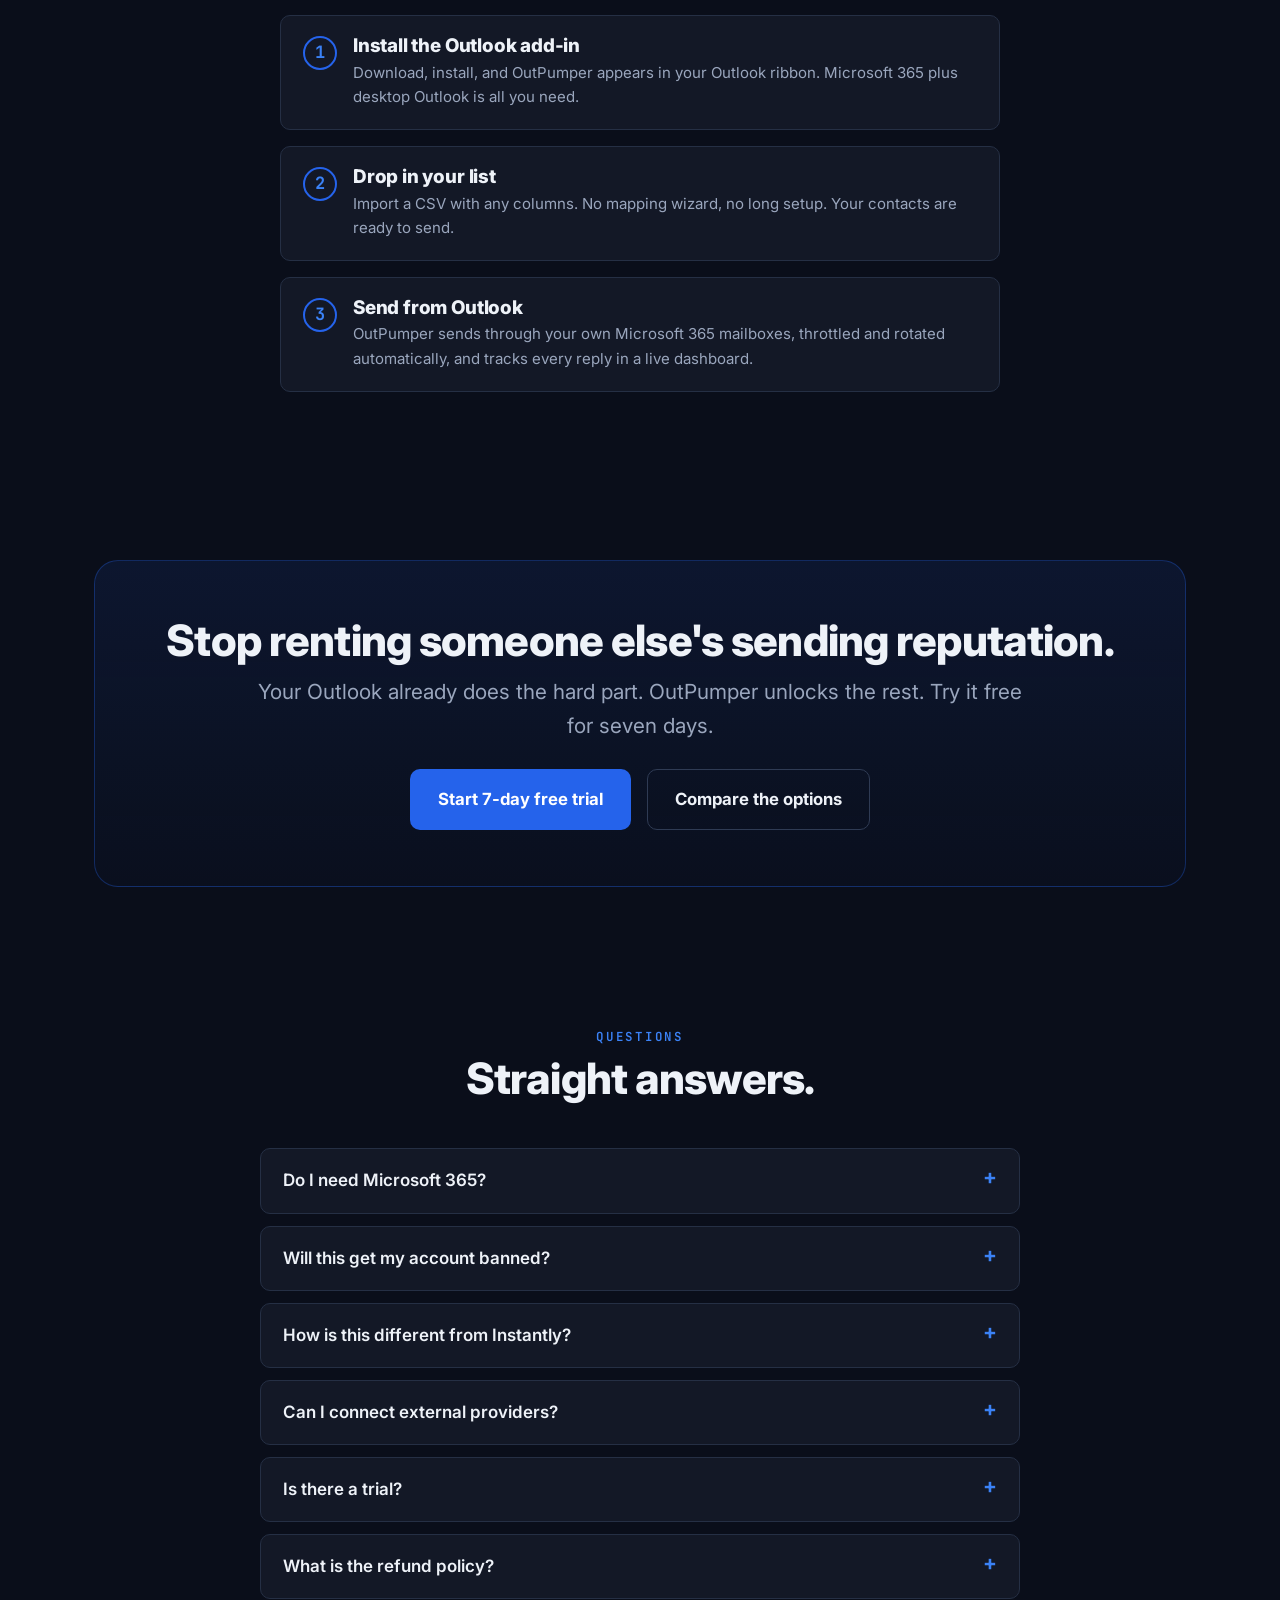
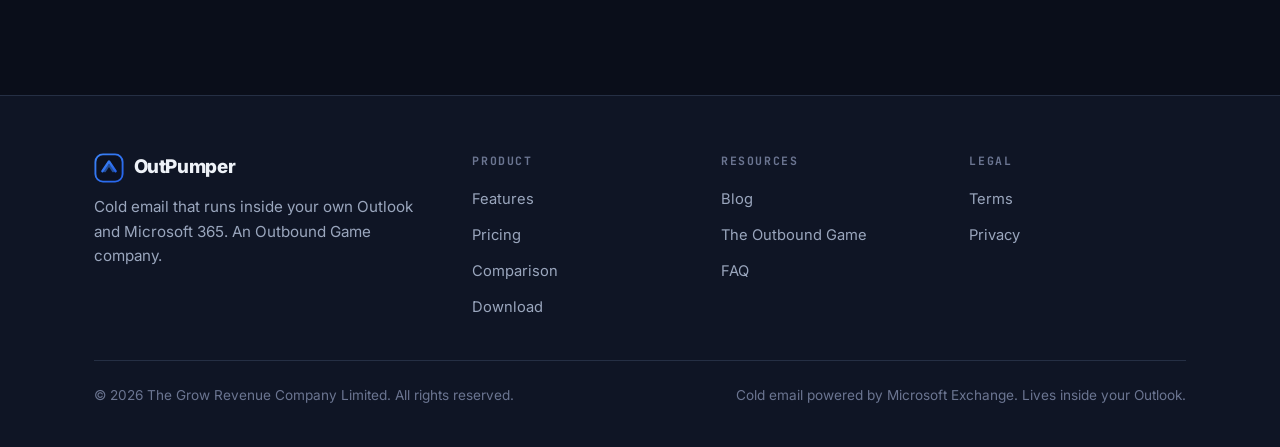
==== commit 6bdd7844: "Homepage: tighter hero, works-with logo strip, 4 branded SVG visuals" ====
--- a/index.html
+++ b/index.html
@@ -18,10 +18,32 @@
 <link href="https://fonts.googleapis.com/css2?family=Inter:wght@400;500;600;700;800&family=JetBrains+Mono:wght@400;600;700&display=swap" rel="stylesheet">
 <link rel="stylesheet" href="/assets/app.css">
 <style>
-  .hero-points{list-style:none;margin:.2rem 0 0;padding:0;display:flex;flex-direction:column;gap:.75rem;max-width:60ch;}
-  .hero-points li{position:relative;padding-left:1.9rem;font-size:clamp(1rem,1.5vw,1.18rem);color:var(--t2);line-height:1.45;}
+  /* hero spacing + sizing */
+  .hero{padding:64px 0 56px;}
+  .hero-grid{align-items:center;gap:56px;}
+  .hero h1{font-size:clamp(2rem,4.4vw,3.4rem);margin:.8rem 0 1rem;}
+  .hero .lead{margin-bottom:0;}
+  .hero-points{list-style:none;margin:1rem 0 0;padding:0;display:flex;flex-direction:column;gap:.7rem;max-width:58ch;}
+  .hero-points li{position:relative;padding-left:1.85rem;font-size:clamp(.98rem,1.4vw,1.1rem);color:var(--t2);line-height:1.4;}
   .hero-points li::before{content:"\2713";position:absolute;left:0;top:.02em;color:var(--green);font-weight:800;font-size:1.05em;}
   .hero-points .hl{color:var(--t1);font-weight:700;}
+  .hero-cta{margin-top:1.5rem;}
+  .hero-note{margin-top:1rem;}
+  /* logo / works-with strip */
+  .logostrip{border-top:1px solid var(--border);border-bottom:1px solid var(--border);background:var(--bg1);}
+  .logostrip .container{padding-top:30px;padding-bottom:30px;}
+  .logostrip .lstrip-label{text-align:center;font-family:var(--mono);font-size:.72rem;letter-spacing:.18em;text-transform:uppercase;color:var(--t3);margin-bottom:18px;}
+  .lstrip-row{display:flex;flex-wrap:wrap;justify-content:center;align-items:center;gap:14px 34px;}
+  .lstrip-row .wm{display:inline-flex;align-items:center;gap:.5rem;color:var(--t2);font-weight:700;font-size:1.02rem;letter-spacing:-.01em;opacity:.82;transition:opacity .15s,color .15s;}
+  .lstrip-row .wm:hover{opacity:1;color:var(--t1);}
+  .lstrip-row .wm svg{flex:none;color:var(--accent-bright);}
+  /* generic image-figure styling */
+  .figure{margin:0;}
+  .figure img{display:block;width:100%;height:auto;border-radius:var(--r);border:1px solid var(--border);background:var(--card);}
+  .figure.bare img{border:0;background:transparent;border-radius:0;}
+  .figcap{margin-top:10px;font-size:.82rem;color:var(--t3);text-align:center;}
+  .split{display:grid;grid-template-columns:1fr 1fr;gap:40px;align-items:center;}
+  @media(max-width:820px){.split{grid-template-columns:1fr;gap:28px;}}
 </style>
 <script type="application/ld+json">
 {"@context":"https://schema.org","@type":"SoftwareApplication","name":"OutPumper","applicationCategory":"BusinessApplication","operatingSystem":"Windows (Microsoft 365 + Outlook)","description":"OutPumper runs cold email inside your own Outlook and Microsoft 365, with no domain farms, no mailbox sprawl, and no warmup.","offers":[{"@type":"Offer","price":"49","priceCurrency":"USD","name":"Pro monthly"},{"@type":"Offer","price":"497","priceCurrency":"USD","name":"Lifetime"}],"publisher":{"@type":"Organization","name":"The Grow Revenue Company Limited"}}
@@ -63,7 +85,7 @@
       <div class="hero-left">
         <p class="eyebrow reveal">Cold email, from inside Outlook</p>
         <h1 class="reveal d1">Cold email from a couple of real Outlook mailboxes.</h1>
-        <p class="lead reveal d2" style="margin-bottom:1.1rem">OutPumper runs inside Outlook and sends through your own Microsoft 365 mailboxes.</p>
+        <p class="lead reveal d2">OutPumper runs inside Outlook and sends through your own Microsoft 365 mailboxes.</p>
         <ul class="hero-points reveal d3">
           <li>No buying <b class="hl">30 to 50 domains</b></li>
           <li>No spinning up <b class="hl">hundreds of mailboxes</b></li>
@@ -105,6 +127,21 @@
   </div>
 </section>
 
+<section class="logostrip reveal">
+  <div class="container">
+    <p class="lstrip-label">Works with the infrastructure you already pay for</p>
+    <div class="lstrip-row">
+      <span class="wm"><svg width="18" height="18" viewBox="0 0 18 18" fill="currentColor"><rect x="1" y="1" width="7.4" height="7.4" rx="1"/><rect x="9.6" y="1" width="7.4" height="7.4" rx="1"/><rect x="1" y="9.6" width="7.4" height="7.4" rx="1"/><rect x="9.6" y="9.6" width="7.4" height="7.4" rx="1"/></svg> Microsoft 365</span>
+      <span class="wm"><svg width="18" height="18" viewBox="0 0 18 18" fill="none" stroke="currentColor" stroke-width="1.6"><rect x="1.5" y="3" width="15" height="12" rx="2"/><path d="M2 4.5 9 10l7-5.5"/></svg> Outlook</span>
+      <span class="wm"><svg width="18" height="18" viewBox="0 0 18 18" fill="none" stroke="currentColor" stroke-width="1.6"><path d="M9 1.5 16 5v8L9 16.5 2 13V5z"/><path d="M2 5l7 3.5L16 5"/></svg> Exchange</span>
+      <span class="wm"><svg width="18" height="18" viewBox="0 0 18 18" fill="none" stroke="currentColor" stroke-width="1.6"><path d="M1.5 6 9 11l7.5-5"/><rect x="1.5" y="4" width="15" height="10" rx="2"/></svg> SendGrid</span>
+      <span class="wm"><svg width="18" height="18" viewBox="0 0 18 18" fill="none" stroke="currentColor" stroke-width="1.6"><circle cx="9" cy="9" r="7.2"/><path d="M5 9a4 4 0 0 1 8 0v2.5"/><circle cx="13" cy="11.5" r="1.4" fill="currentColor" stroke="none"/></svg> Mailgun</span>
+      <span class="wm"><svg width="18" height="18" viewBox="0 0 18 18" fill="none" stroke="currentColor" stroke-width="1.6"><path d="M2 12c2.5 1.6 11.5 1.6 14 0"/><path d="M3.5 13.5c2 1.1 9 1.1 11 0"/><path d="M9 2.2 15 5.5v6"/><path d="M9 2.2 3 5.5v6"/></svg> Amazon SES</span>
+      <span class="wm"><svg width="18" height="18" viewBox="0 0 18 18" fill="none" stroke="currentColor" stroke-width="1.6"><rect x="1.5" y="4" width="15" height="10" rx="2"/><path d="M2 5l7 4.5L16 5"/></svg> Any SMTP</span>
+    </div>
+  </div>
+</section>
+
 <section class="section-tight">
   <div class="container">
     <div class="contrast">
@@ -136,6 +173,21 @@
 
 <section>
   <div class="container">
+    <div class="split">
+      <div>
+        <p class="eyebrow">Inside your inbox</p>
+        <h2 style="margin:.6rem 0 1rem">The whole engine, in the Outlook you already use.</h2>
+        <p class="lead">Queue campaigns, dispatch them, watch sends, replies and bounces in real time, all from a panel in your Outlook ribbon. No separate app, no dashboard to log into, and nothing leaves your Microsoft 365 tenant.</p>
+      </div>
+      <figure class="figure bare">
+        <img src="/assets/img/outlook-panel.svg" alt="OutPumper dispatcher panel inside Outlook: queued campaigns, live send stats, start and stop controls, and a dispatcher log" loading="lazy">
+      </figure>
+    </div>
+  </div>
+</section>
+
+<section>
+  <div class="container">
     <div class="sec-head">
       <p class="eyebrow">The essentials</p>
       <h2>Everything cold email needs, inside Outlook.</h2>
@@ -170,6 +222,10 @@
       <p class="eyebrow">What it replaces</p>
       <h2>Tools other senders pay for, included.</h2>
     </div>
+    <figure class="figure" style="margin-bottom:28px">
+      <img src="/assets/img/cost-stack.svg" alt="Cost comparison: a typical cold-email stack of domains, extra mailboxes, a warmup tool and a sending platform runs about 434 dollars a month, versus OutPumper at 49 dollars a month" loading="lazy">
+      <figcaption class="figcap">Where the money goes on a typical cold-email stack, and what OutPumper replaces.</figcaption>
+    </figure>
     <div class="killer">
       <div class="killer-row reveal">
         <div><h3>Email verification</h3><p>Built into the sending engine. Verify ten addresses or ten million for the same price.</p></div>
@@ -187,12 +243,28 @@
   </div>
 </section>
 
+<section class="section-tight">
+  <div class="container">
+    <div class="sec-head center">
+      <p class="eyebrow">Why warmup backfires</p>
+      <h2>The warmup you paid for is the pattern they flag.</h2>
+      <p class="lead" style="margin-left:auto;margin-right:auto">Tools that warm dozens of throwaway mailboxes in shared pools leave a footprint inbox providers have learned to spot. A mailbox you already own carries real history no warmup can fake.</p>
+    </div>
+    <figure class="figure">
+      <img src="/assets/img/warmup-footprint.svg" alt="On the left, a mesh of throwaway warmup mailboxes emailing each other is flagged by Google, Yahoo and Microsoft; on the right, a single real Microsoft 365 mailbox is trusted and lands in the inbox" loading="lazy">
+    </figure>
+  </div>
+</section>
+
 <section id="how">
   <div class="container">
     <div class="sec-head center">
       <p class="eyebrow">How it works</p>
       <h2>Three steps to your first campaign.</h2>
     </div>
+    <figure class="figure bare" style="margin-bottom:30px">
+      <img src="/assets/img/how-it-works.svg" alt="Flow: your Microsoft 365 and Outlook feed the OutPumper engine, which runs sequences, throttling, mailbox rotation, verification and word variation, and delivers to the prospect inbox" loading="lazy">
+    </figure>
     <div class="steps">
       <div class="step reveal"><div class="n"></div><div><h3>Install the Outlook add-in</h3><p>Download, install, and OutPumper appears in your Outlook ribbon. Microsoft 365 plus desktop Outlook is all you need.</p></div></div>
       <div class="step reveal d1"><div class="n"></div><div><h3>Drop in your list</h3><p>Import a CSV with any columns. No mapping wizard, no long setup. Your contacts are ready to send.</p></div></div>
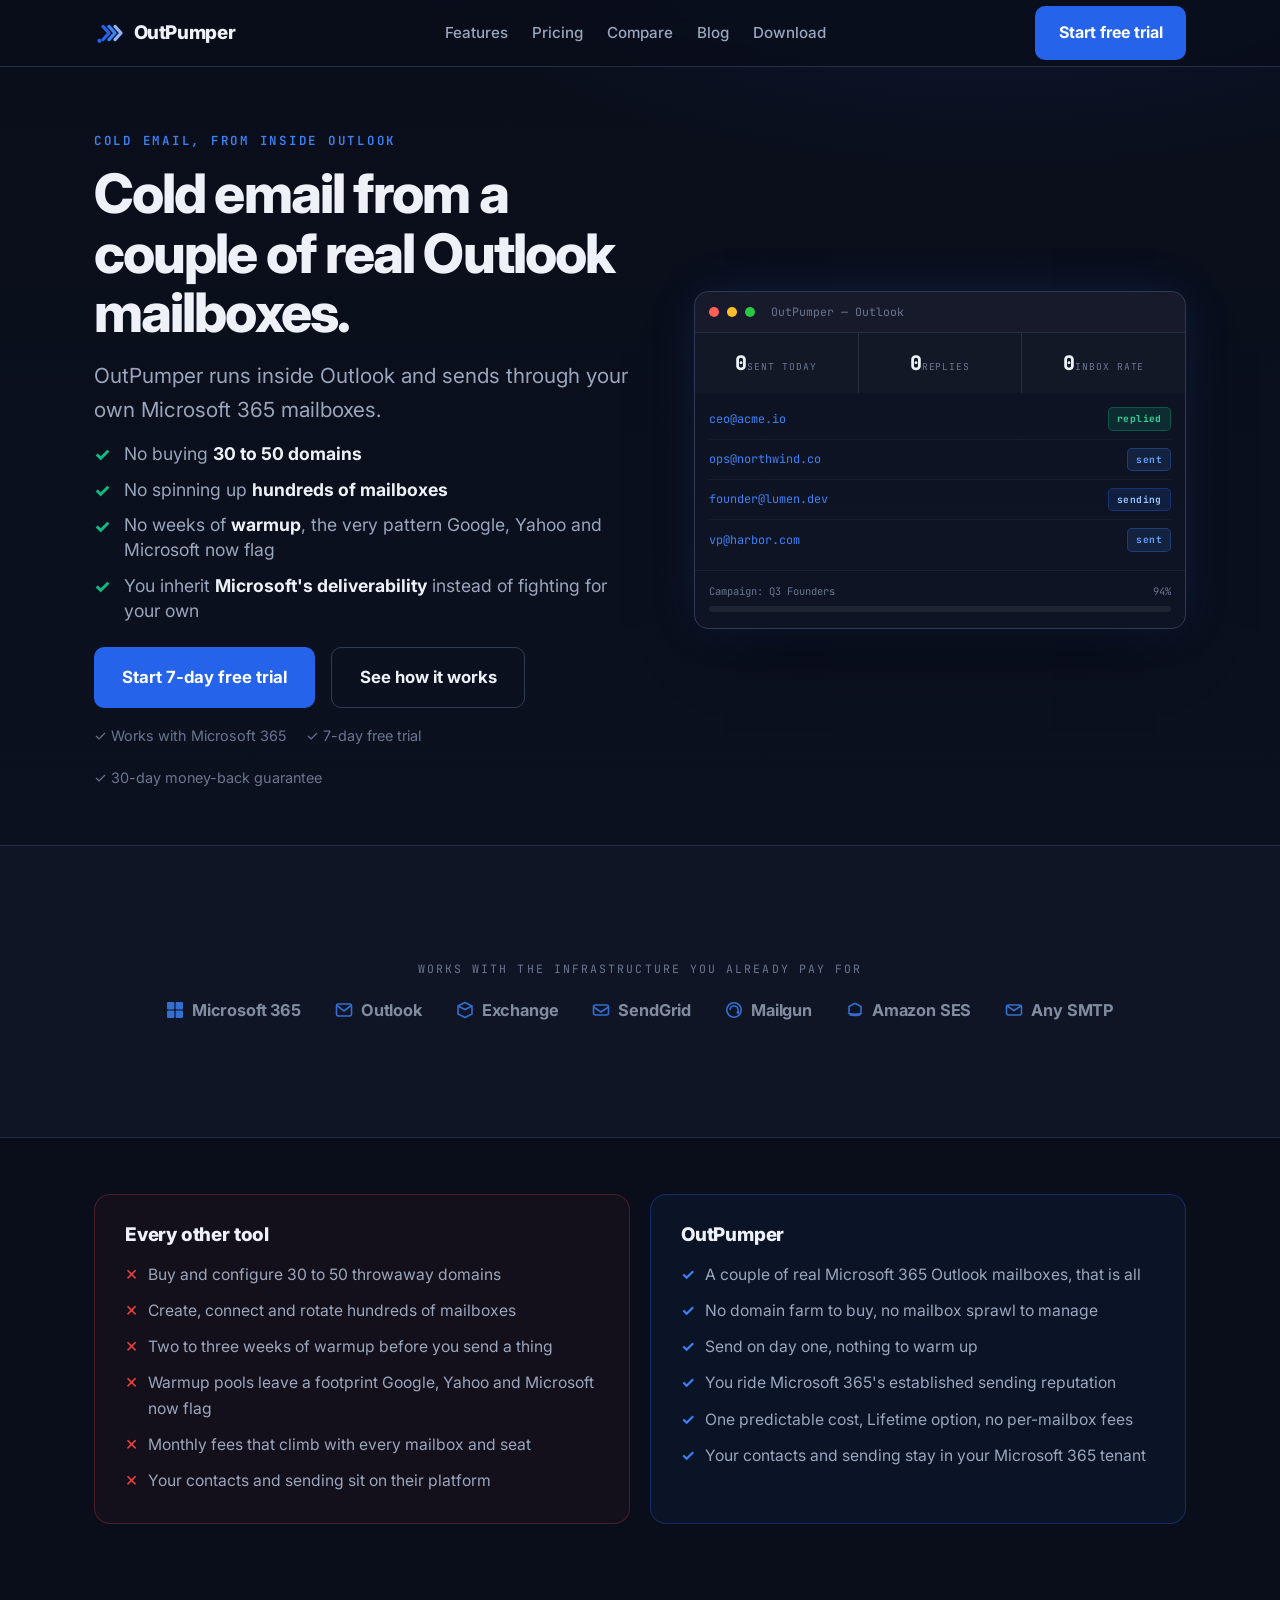
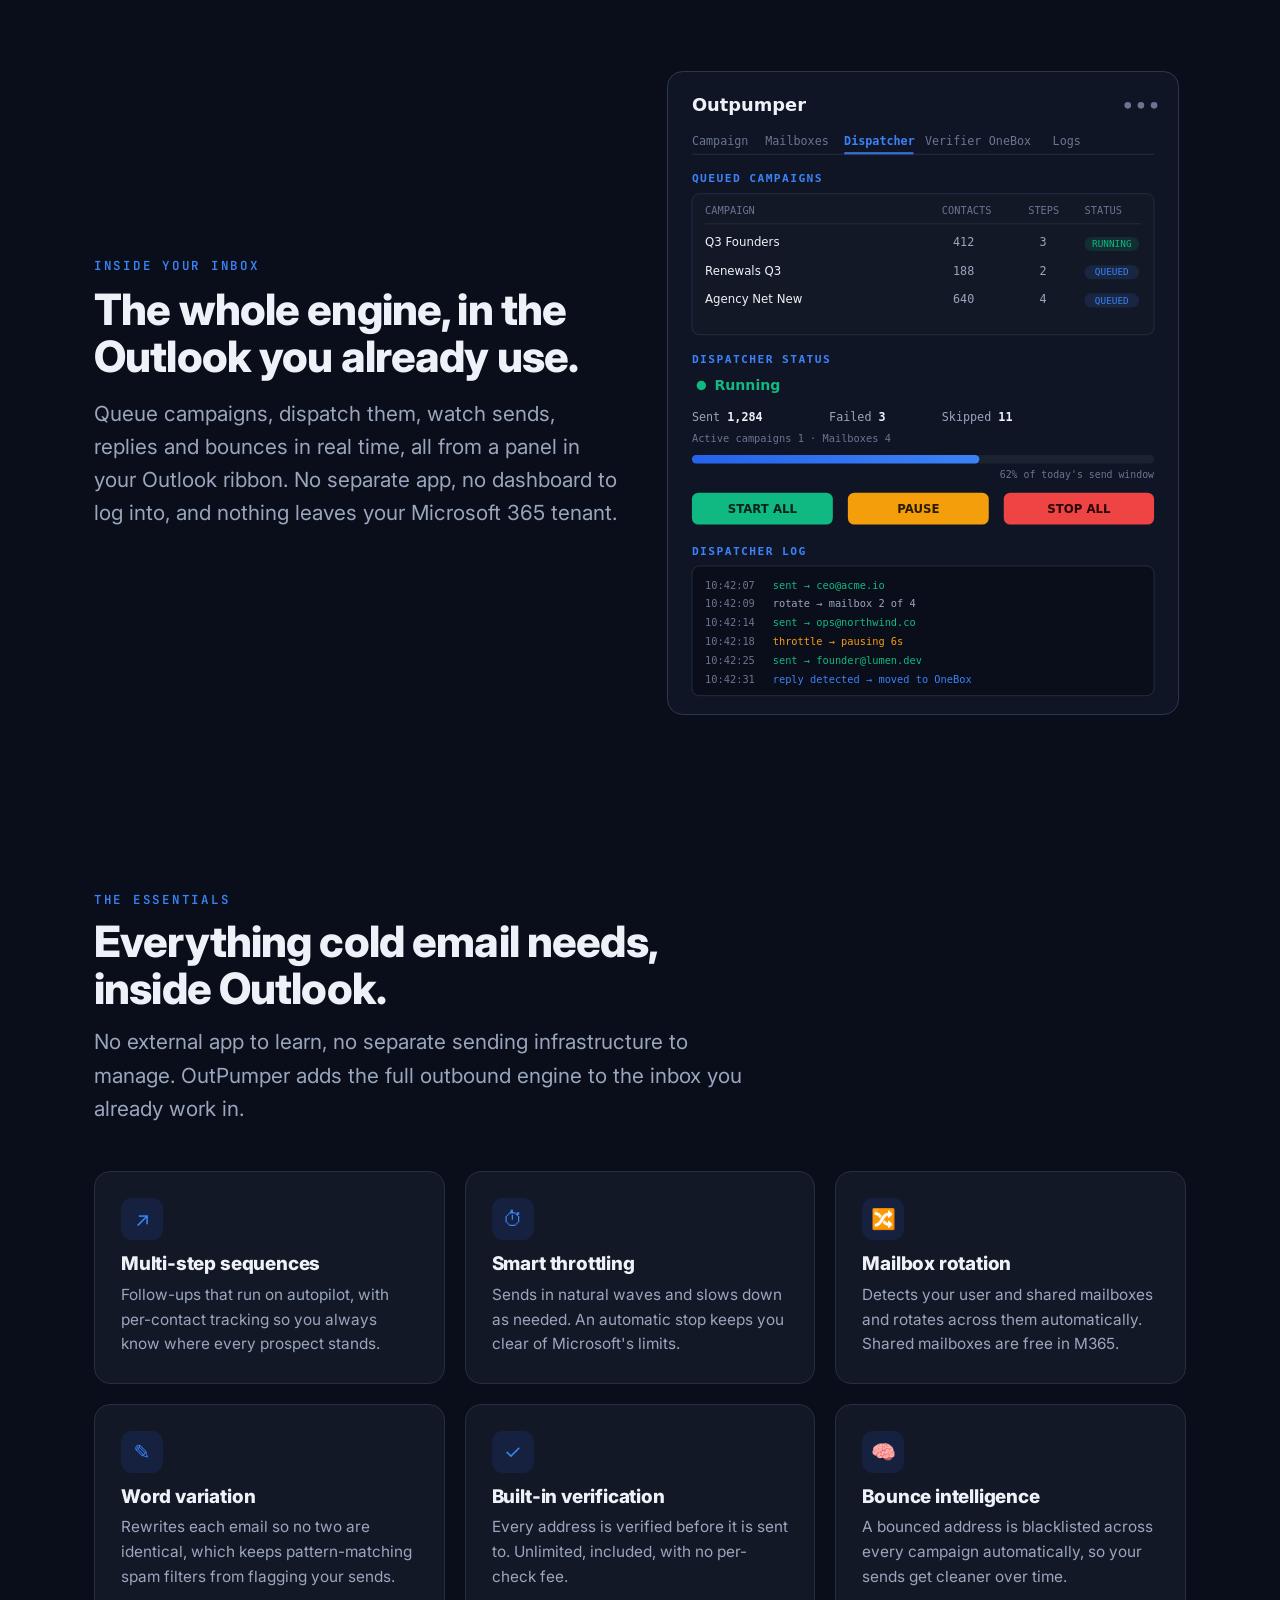
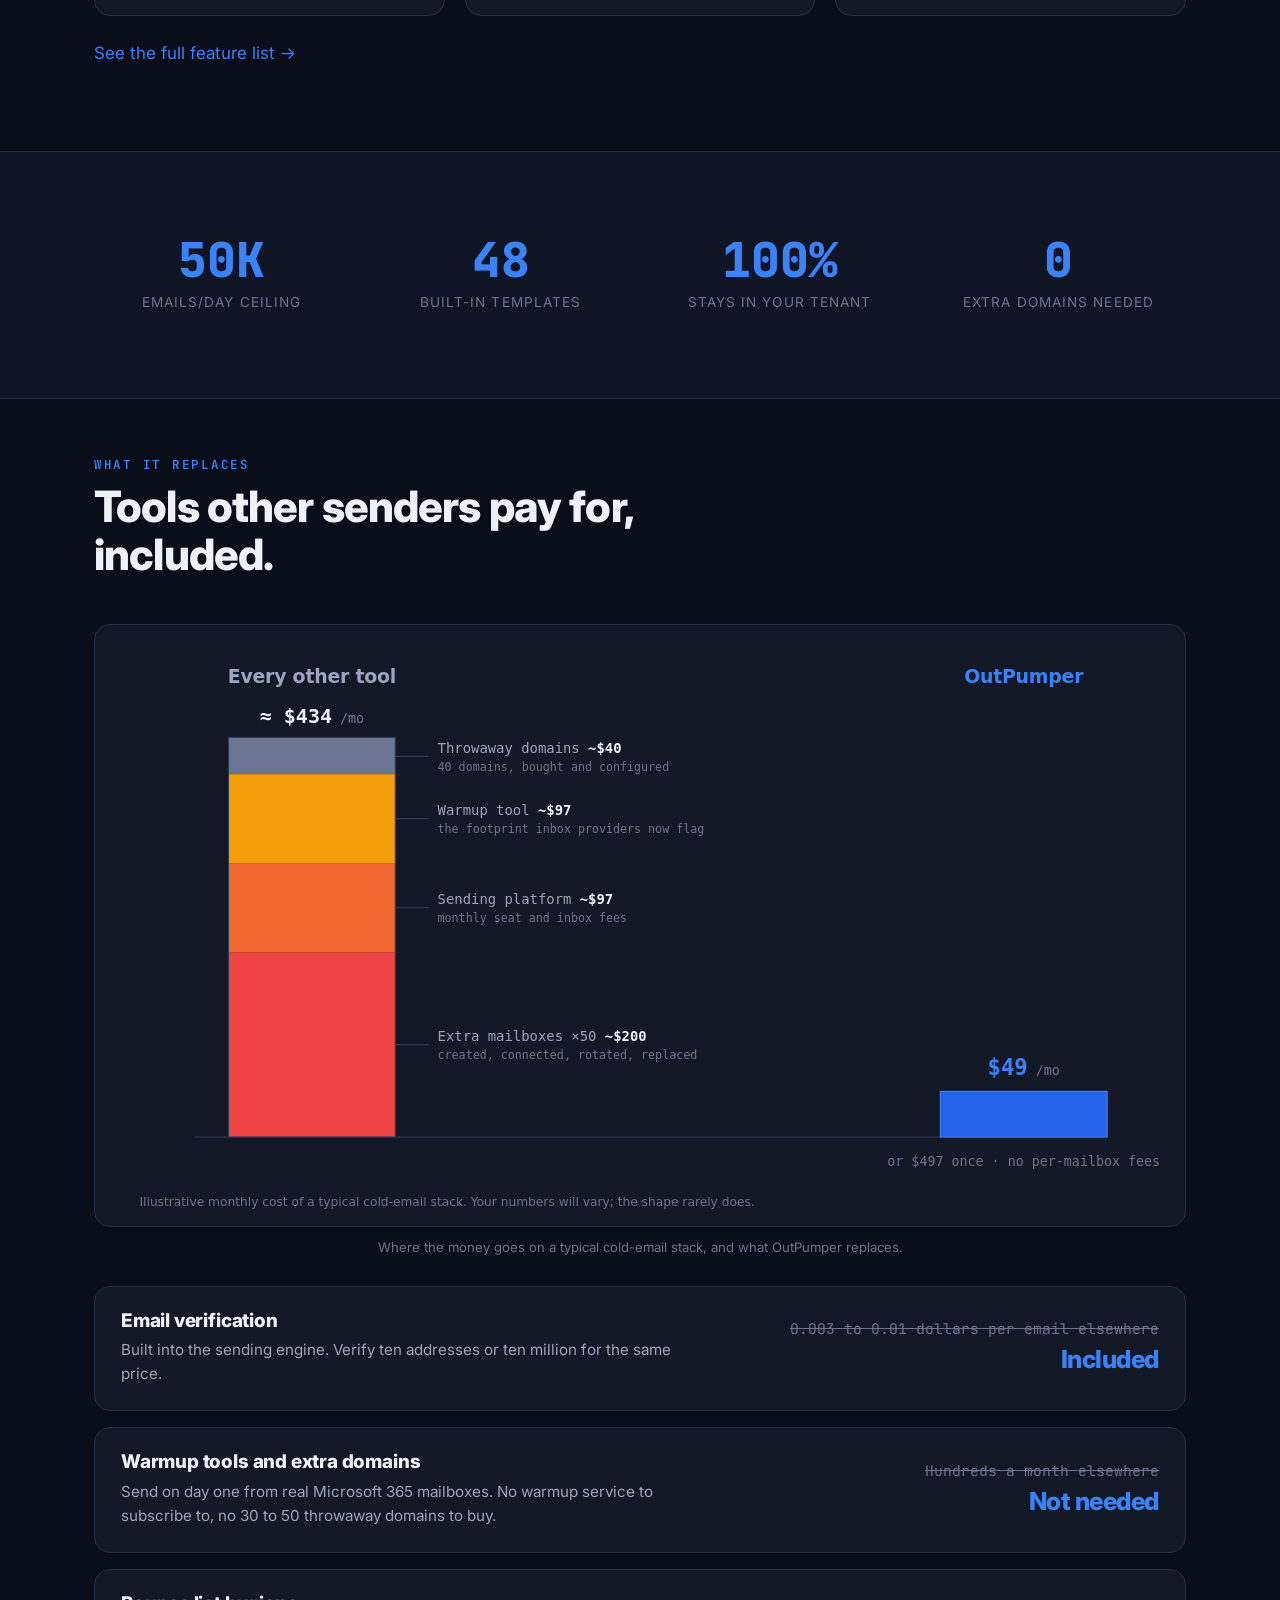
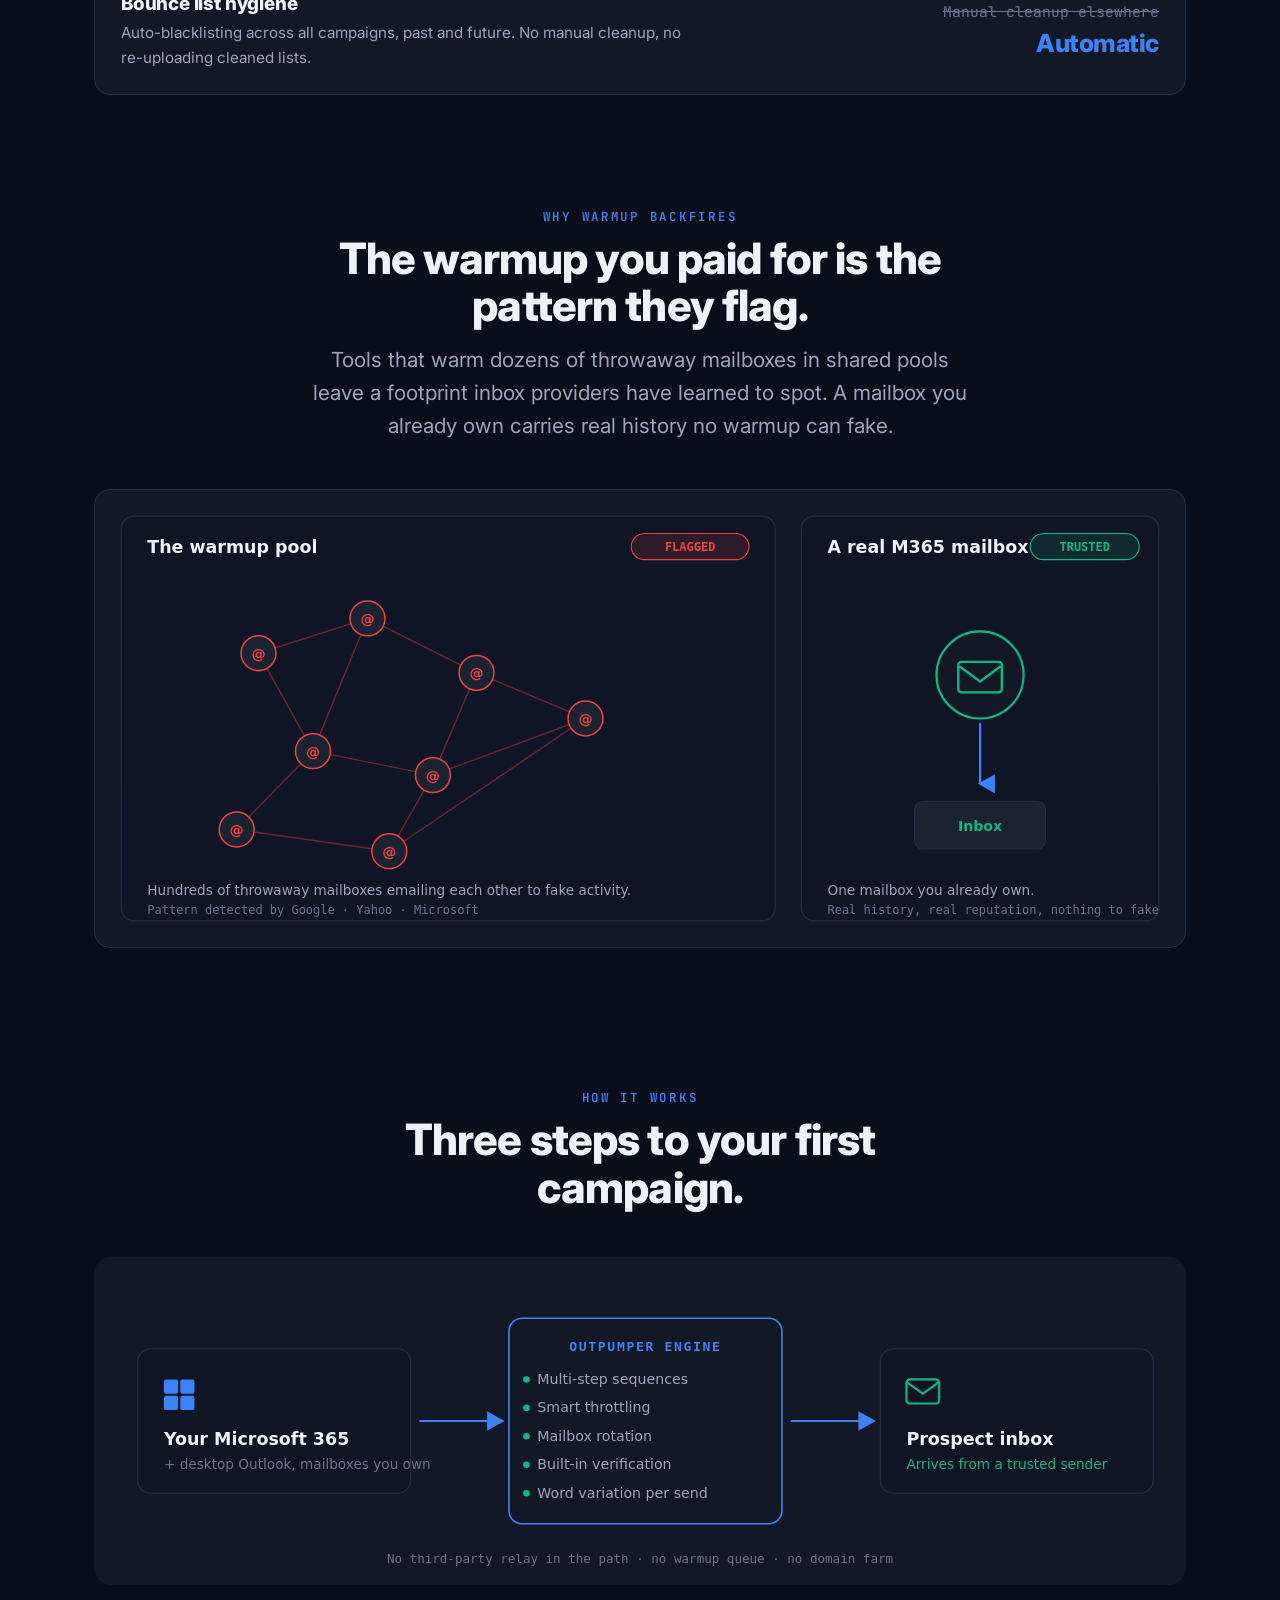
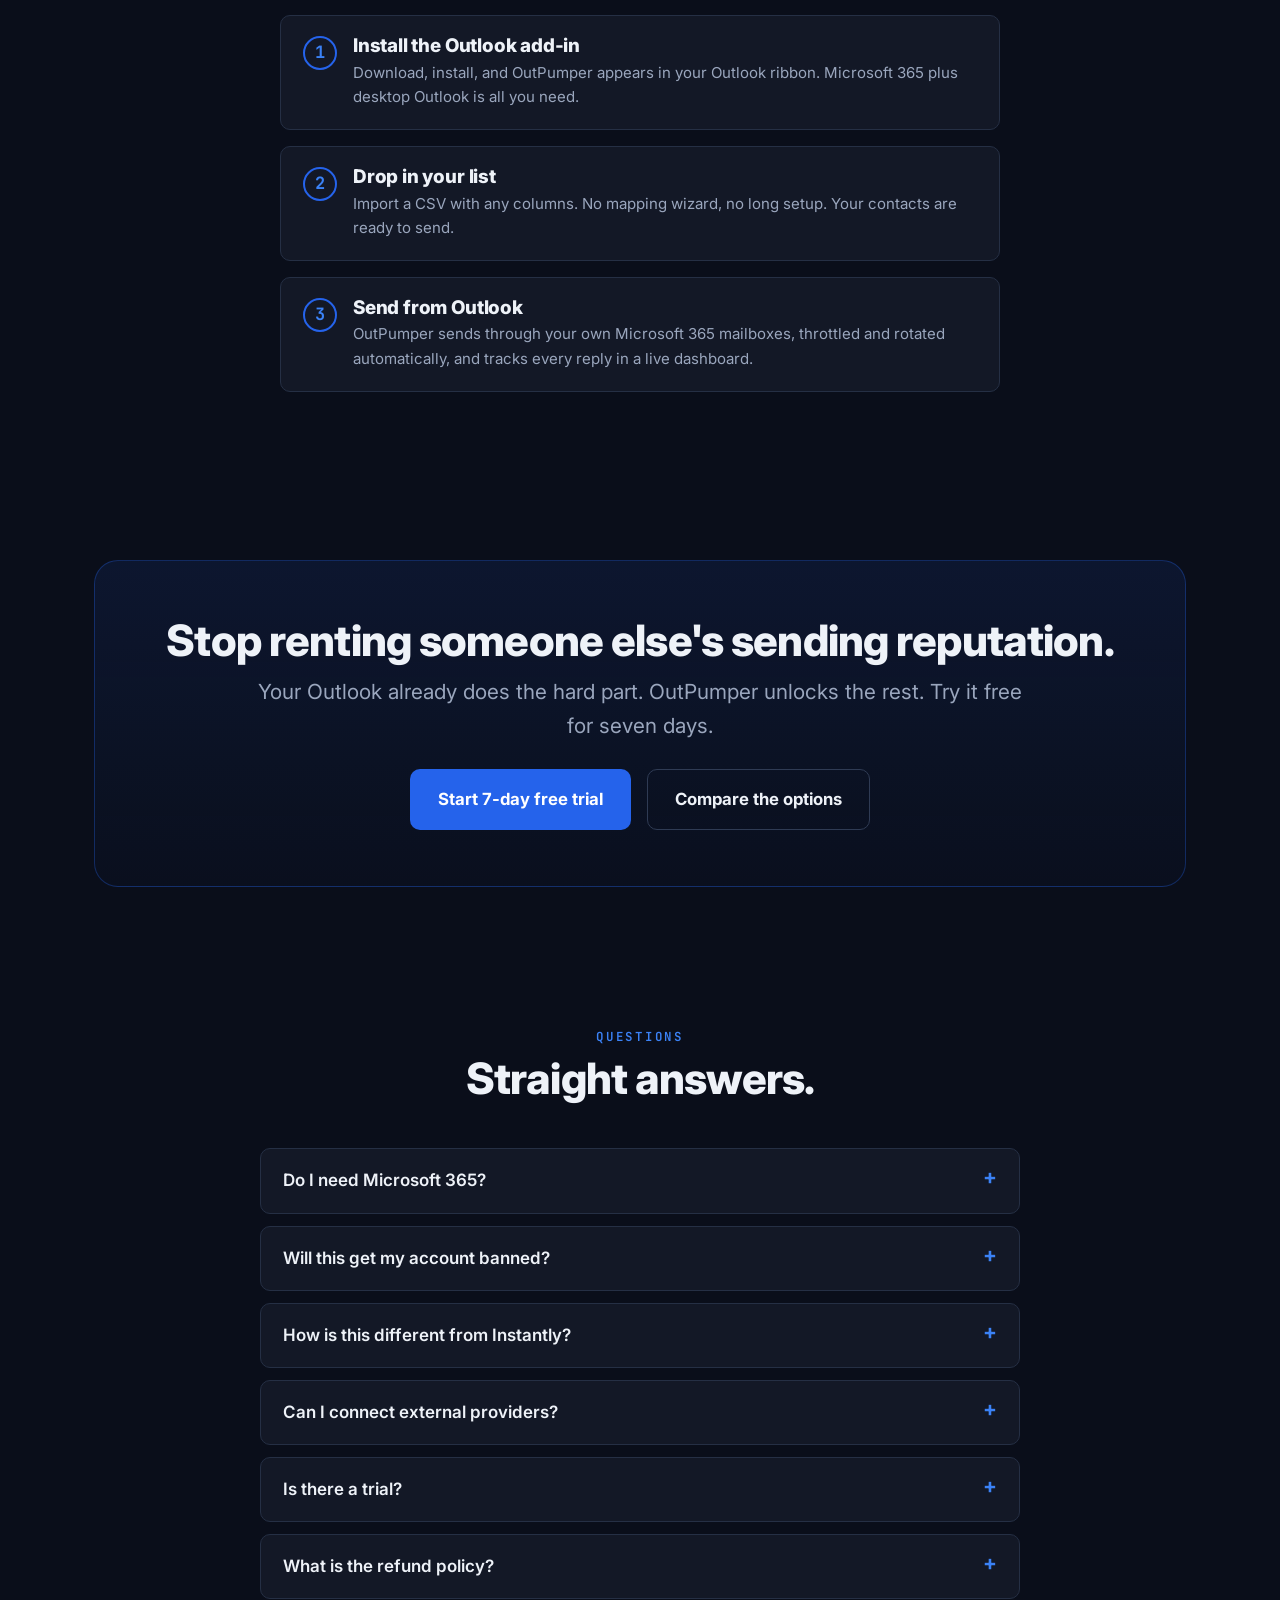
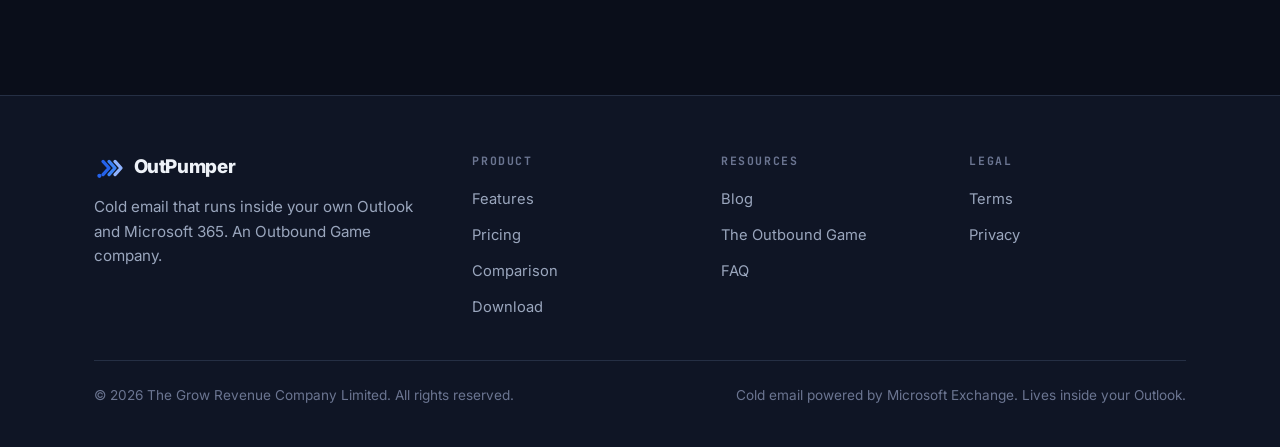
==== commit 93311a75: "Add Meta pixel" ====
--- a/index.html
+++ b/index.html
@@ -56,6 +56,23 @@
 {"@type":"Question","name":"Is there a free trial?","acceptedAnswer":{"@type":"Answer","text":"Yes. The Pro and Agency plans include a 7-day free trial. We collect a card up front but charge nothing during the trial."}}
 ]}
 </script>
+<!-- Meta Pixel Code -->
+<script>
+!function(f,b,e,v,n,t,s)
+{if(f.fbq)return;n=f.fbq=function(){n.callMethod?
+n.callMethod.apply(n,arguments):n.queue.push(arguments)};
+if(!f._fbq)f._fbq=n;n.push=n;n.loaded=!0;n.version='2.0';
+n.queue=[];t=b.createElement(e);t.async=!0;
+t.src=v;s=b.getElementsByTagName(e)[0];
+s.parentNode.insertBefore(t,s)}(window, document,'script',
+'https://connect.facebook.net/en_US/fbevents.js');
+fbq('init', '2084976475388037');
+fbq('track', 'PageView');
+</script>
+<noscript><img height="1" width="1" style="display:none"
+src="https://www.facebook.com/tr?id=2084976475388037&ev=PageView&noscript=1"
+/></noscript>
+<!-- End Meta Pixel Code -->
 </head>
 <body>
 
